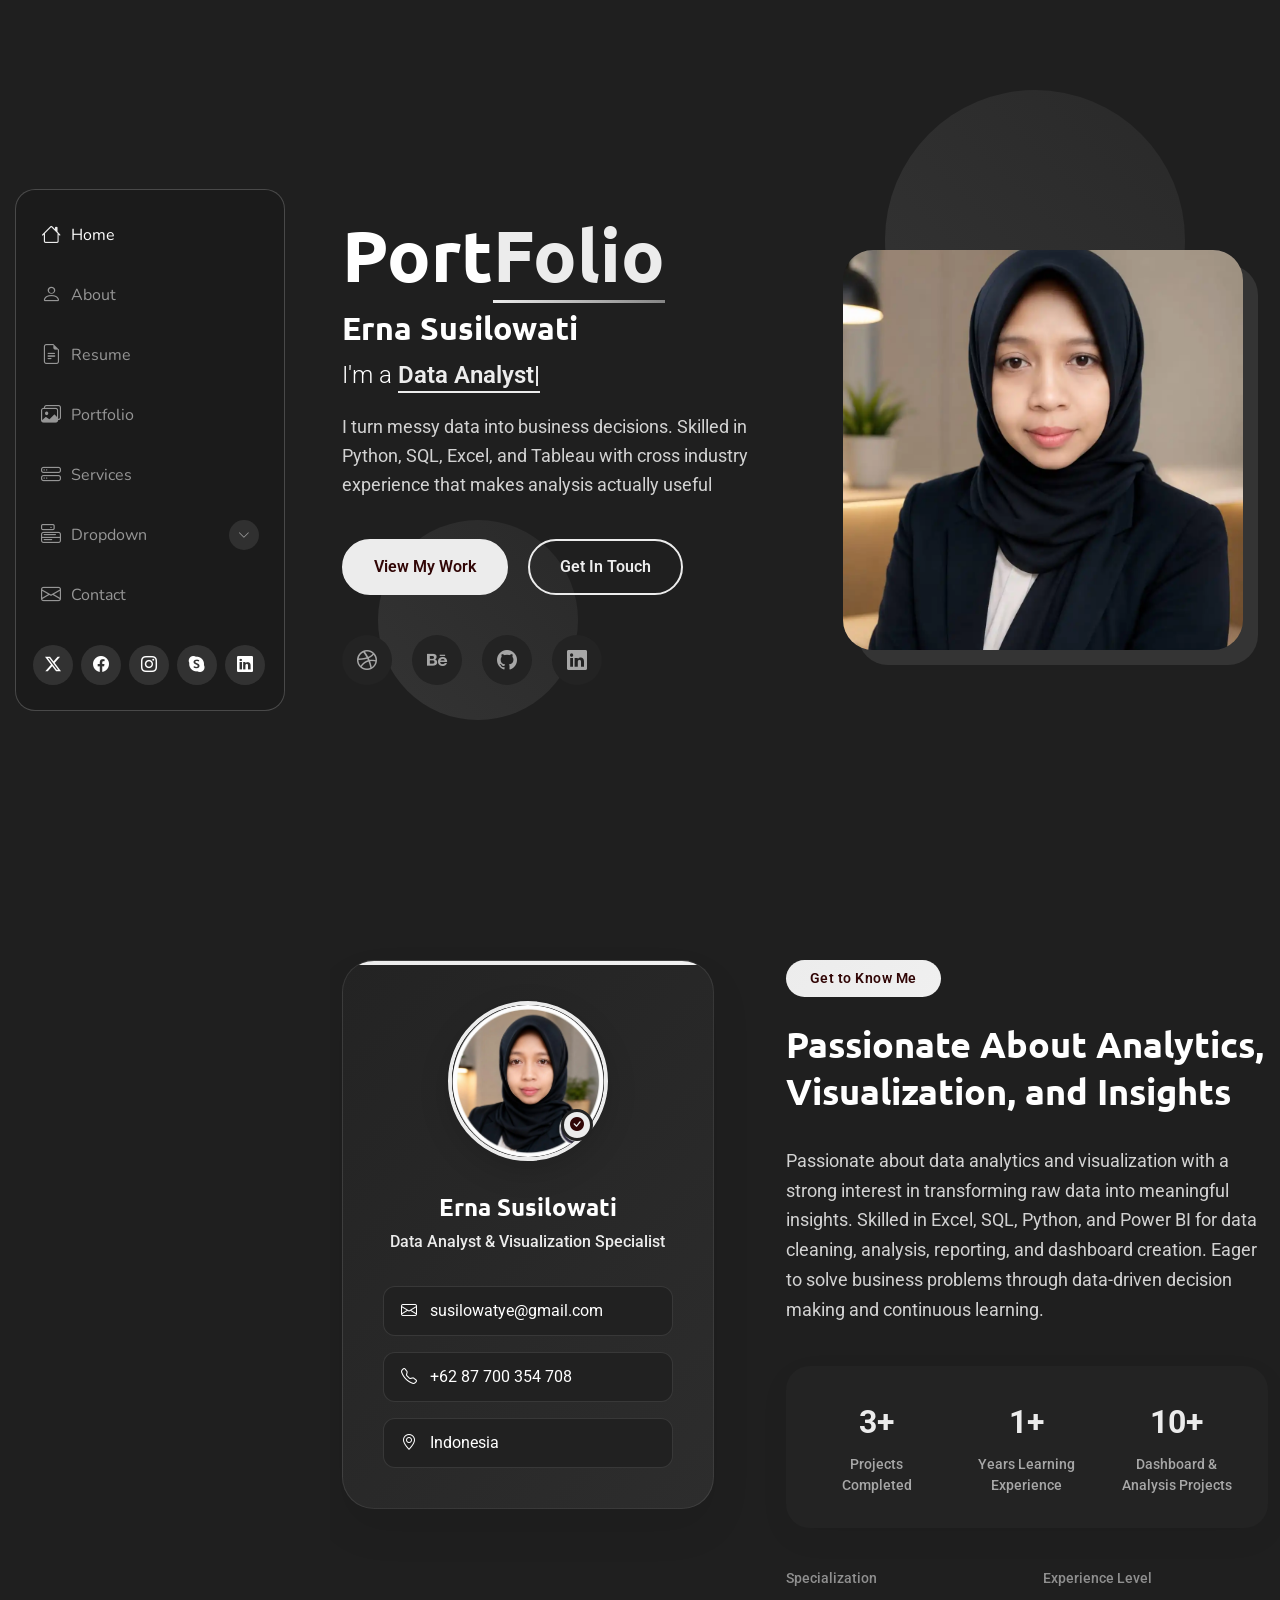
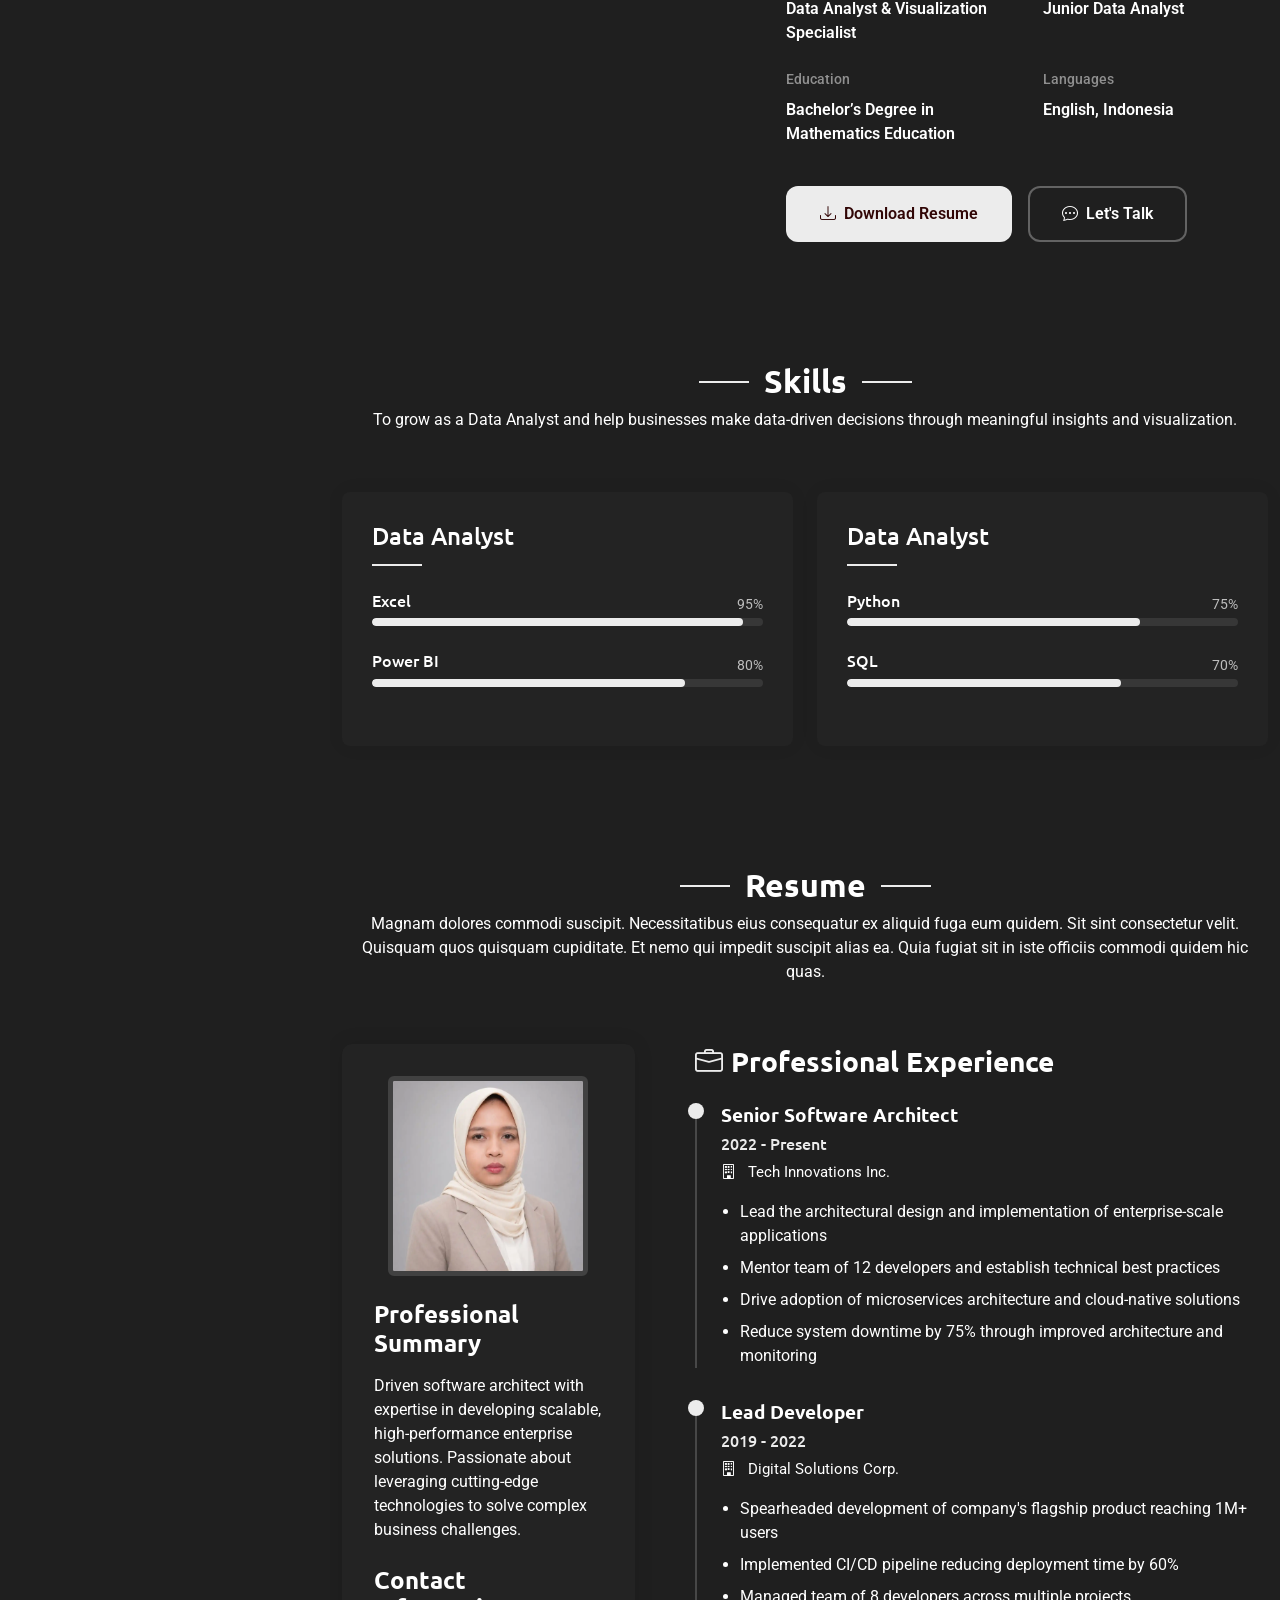
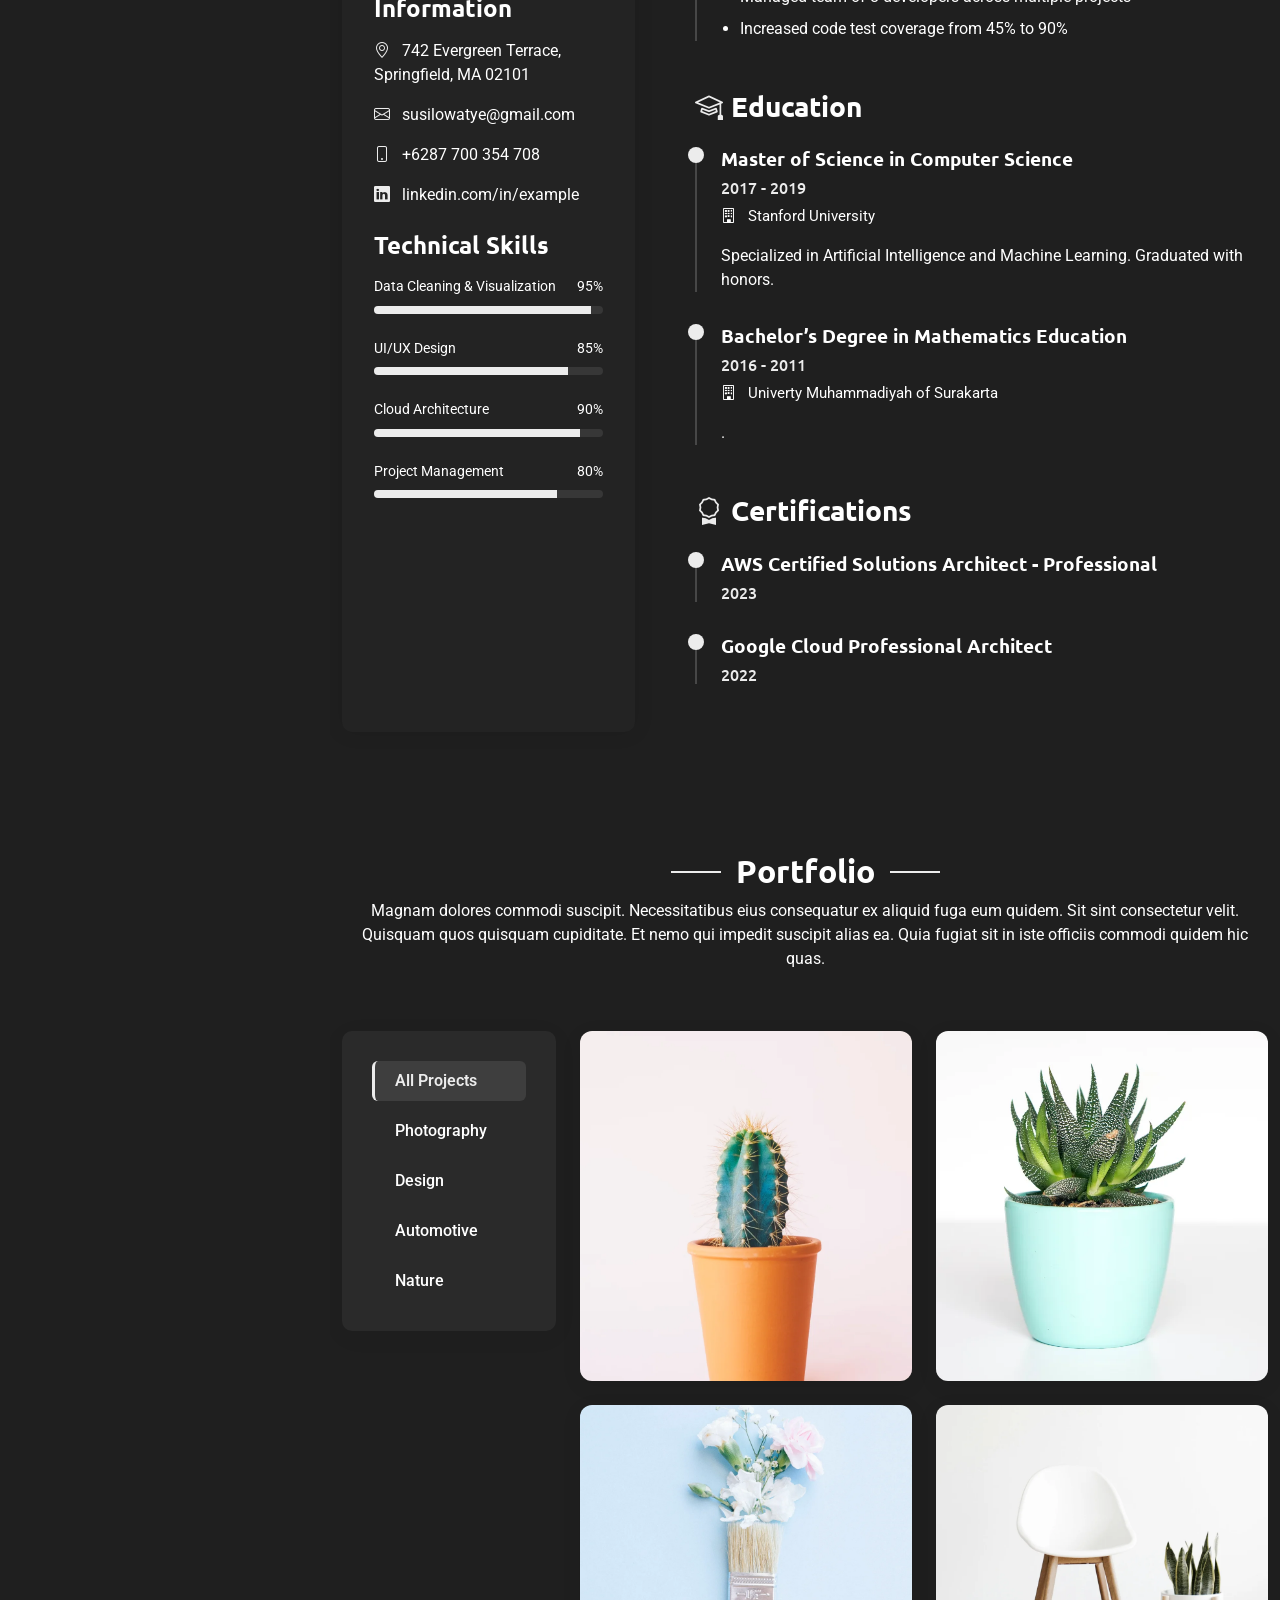
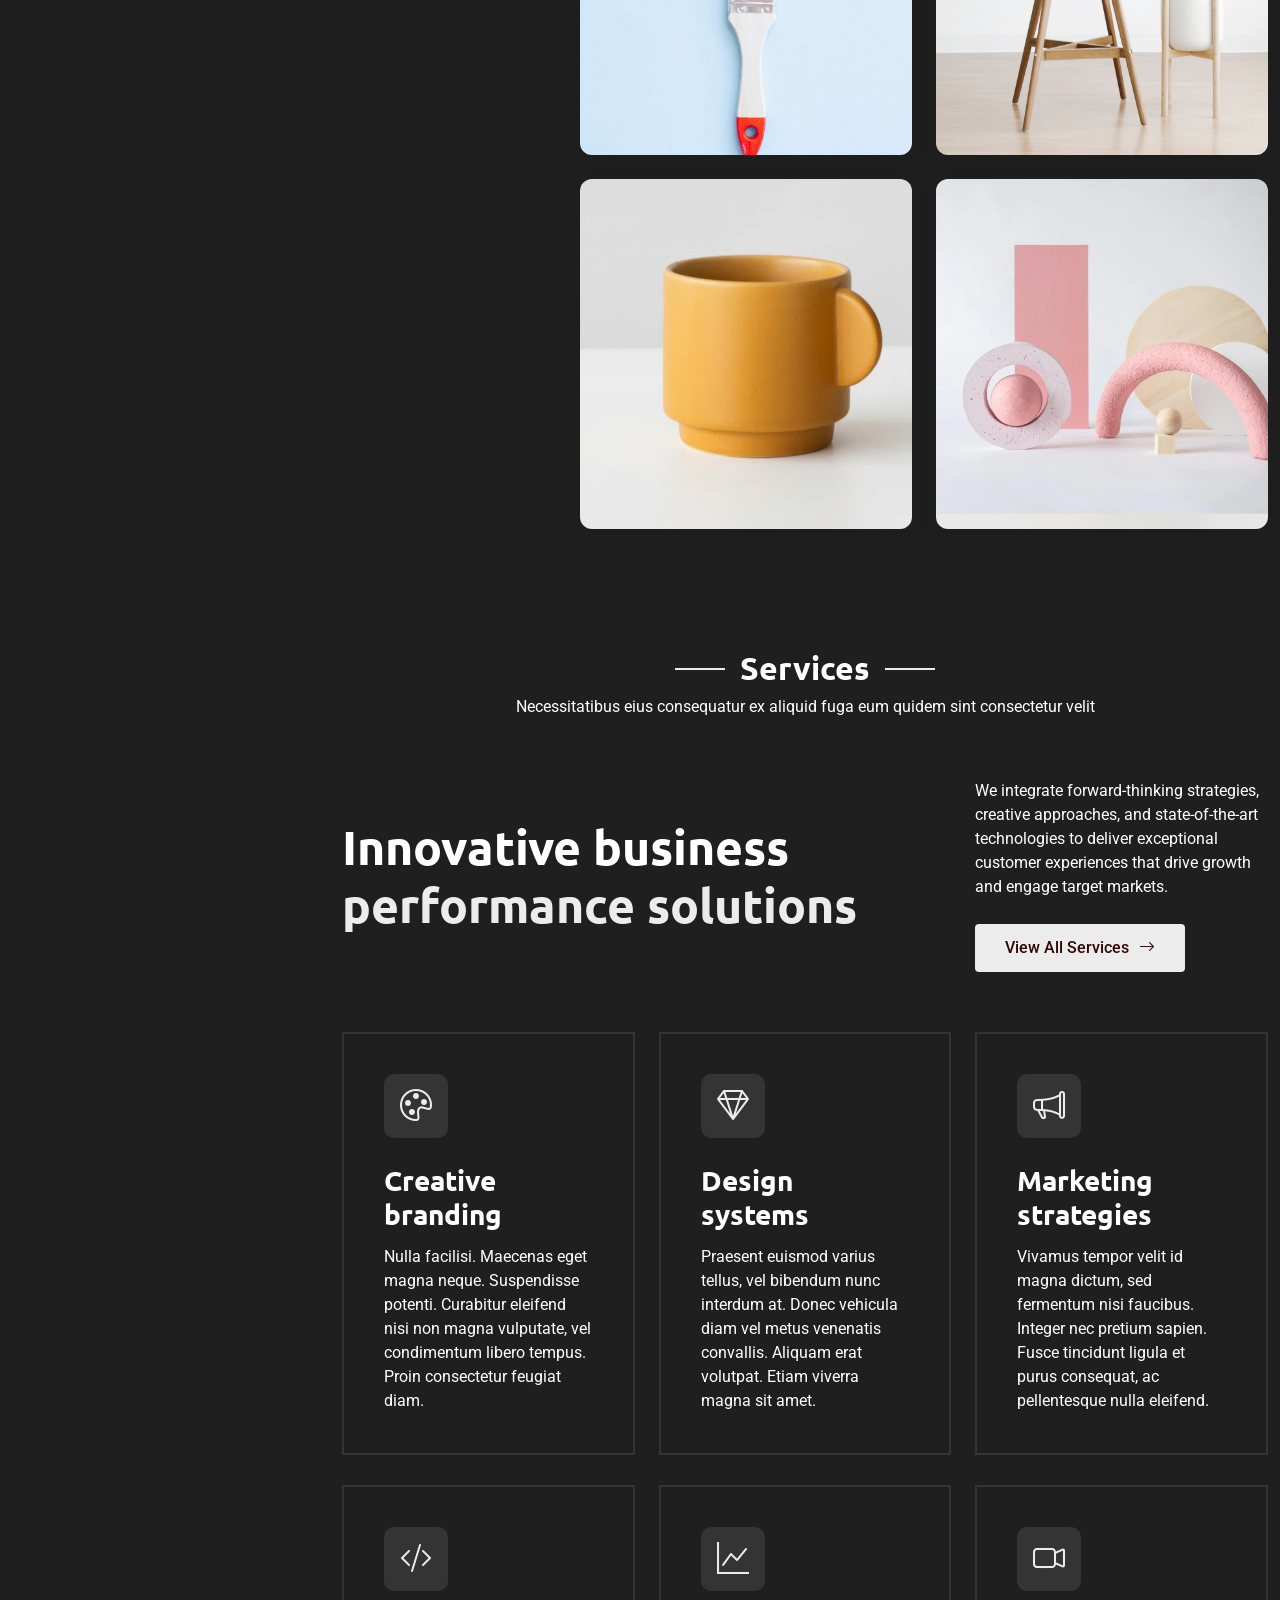
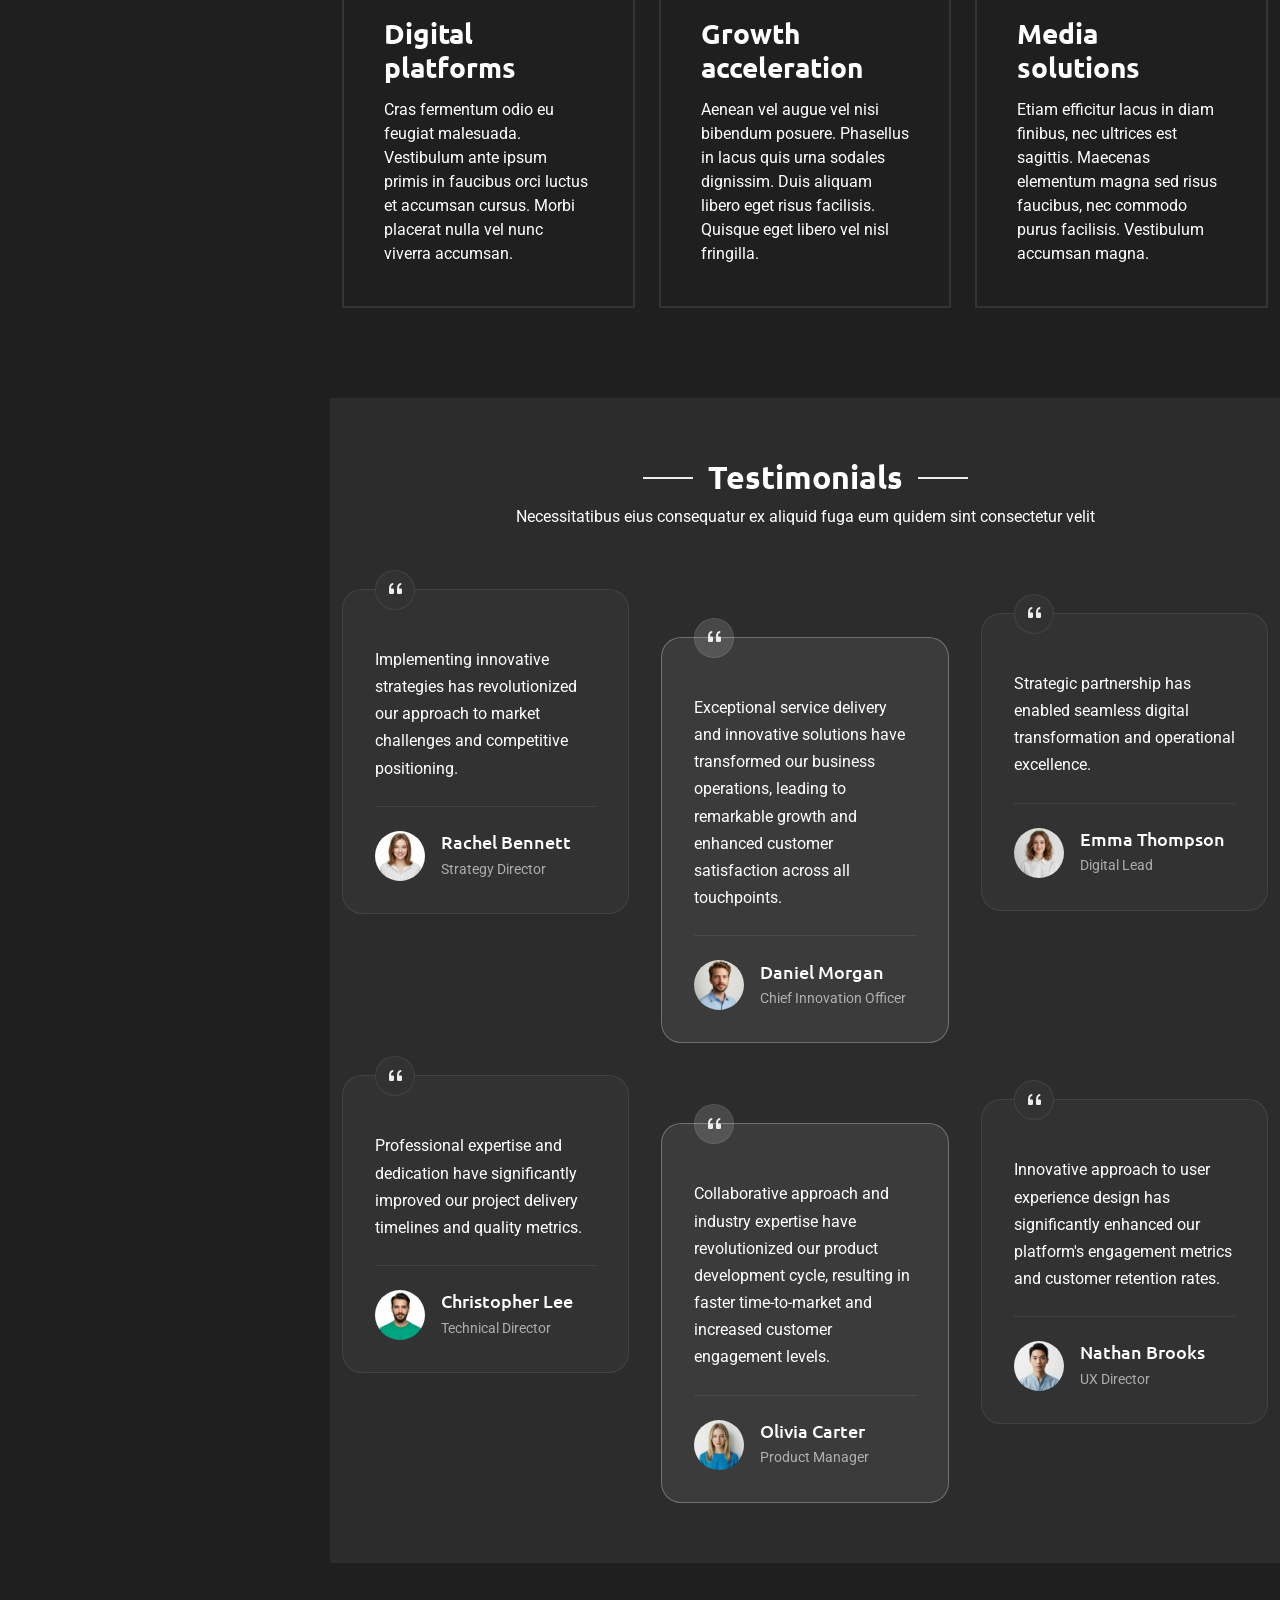
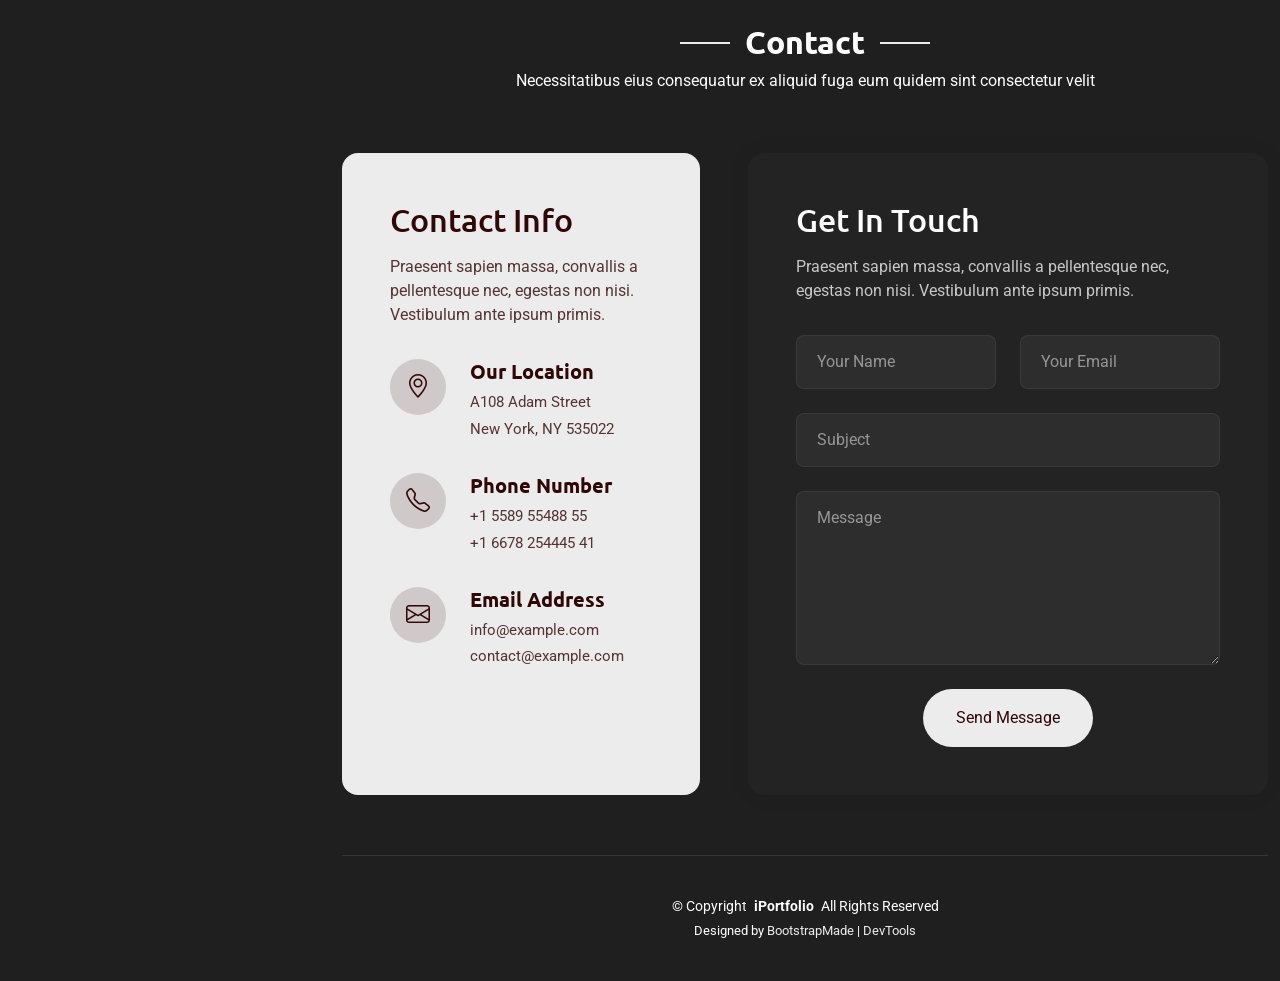
==== index.html @ 68bd39f7 "Initial commit" ====
<!DOCTYPE html>
<html lang="en">
  <head>
    <meta charset="utf-8" />
    <meta content="width=device-width, initial-scale=1.0" name="viewport" />
    <title>Index - SnapFolio Bootstrap Template</title>
    <meta name="description" content="" />
    <meta name="keywords" content="" />

    <!-- Favicons -->
    <link href="assets/img/favicon.png" rel="icon" />
    <link href="assets/img/apple-touch-icon.png" rel="apple-touch-icon" />

    <!-- Fonts -->
    <link href="https://fonts.googleapis.com" rel="preconnect" />
    <link href="https://fonts.gstatic.com" rel="preconnect" crossorigin />
    <link
      href="https://fonts.googleapis.com/css2?family=Roboto:ital,wght@0,100;0,300;0,400;0,500;0,700;0,900;1,100;1,300;1,400;1,500;1,700;1,900&family=Ubuntu:ital,wght@0,300;0,400;0,500;0,700;1,300;1,400;1,500;1,700&family=Nunito:ital,wght@0,200;0,300;0,400;0,500;0,600;0,700;0,800;0,900;1,200;1,300;1,400;1,500;1,600;1,700;1,800;1,900&display=swap"
      rel="stylesheet"
    />

    <!-- Vendor CSS Files -->
    <link
      href="assets/vendor/bootstrap/css/bootstrap.min.css"
      rel="stylesheet"
    />
    <link
      href="assets/vendor/bootstrap-icons/bootstrap-icons.css"
      rel="stylesheet"
    />
    <link href="assets/vendor/aos/aos.css" rel="stylesheet" />
    <link
      href="assets/vendor/glightbox/css/glightbox.min.css"
      rel="stylesheet"
    />
    <link href="assets/vendor/swiper/swiper-bundle.min.css" rel="stylesheet" />

    <!-- Main CSS File -->
    <link href="assets/css/main.css" rel="stylesheet" />

    <!-- =======================================================
  * Template Name: SnapFolio
  * Template URL: https://bootstrapmade.com/snapfolio-bootstrap-portfolio-template/
  * Updated: Jul 21 2025 with Bootstrap v5.3.7
  * Author: BootstrapMade.com
  * License: https://bootstrapmade.com/license/
  ======================================================== -->
  </head>

  <body class="index-page">
    <header
      id="header"
      class="header dark-background d-flex flex-column justify-content-center"
    >
      <i class="header-toggle d-xl-none bi bi-list"></i>

      <div class="header-container d-flex flex-column align-items-start">
        <nav id="navmenu" class="navmenu">
          <ul>
            <li>
              <a href="#hero" class="active"
                ><i class="bi bi-house navicon"></i>Home</a
              >
            </li>
            <li>
              <a href="#about"><i class="bi bi-person navicon"></i> About</a>
            </li>
            <li>
              <a href="#resume"
                ><i class="bi bi-file-earmark-text navicon"></i> Resume</a
              >
            </li>
            <li>
              <a href="#portfolio"
                ><i class="bi bi-images navicon"></i> Portfolio</a
              >
            </li>
            <li>
              <a href="#services"
                ><i class="bi bi-hdd-stack navicon"></i> Services</a
              >
            </li>
            <li class="dropdown">
              <a href="#"
                ><i class="bi bi-menu-button navicon"></i>
                <span>Dropdown</span>
                <i class="bi bi-chevron-down toggle-dropdown"></i
              ></a>
              <ul>
                <li><a href="#">Dropdown 1</a></li>
                <li class="dropdown">
                  <a href="#"
                    ><span>Deep Dropdown</span>
                    <i class="bi bi-chevron-down toggle-dropdown"></i
                  ></a>
                  <ul>
                    <li><a href="#">Deep Dropdown 1</a></li>
                    <li><a href="#">Deep Dropdown 2</a></li>
                    <li><a href="#">Deep Dropdown 3</a></li>
                    <li><a href="#">Deep Dropdown 4</a></li>
                    <li><a href="#">Deep Dropdown 5</a></li>
                  </ul>
                </li>
                <li><a href="#">Dropdown 2</a></li>
                <li><a href="#">Dropdown 3</a></li>
                <li><a href="#">Dropdown 4</a></li>
              </ul>
            </li>
            <li>
              <a href="#contact"
                ><i class="bi bi-envelope navicon"></i> Contact</a
              >
            </li>
          </ul>
        </nav>

        <div class="social-links text-center">
          <a href="#" class="twitter"><i class="bi bi-twitter-x"></i></a>
          <a href="#" class="facebook"><i class="bi bi-facebook"></i></a>
          <a href="#" class="instagram"><i class="bi bi-instagram"></i></a>
          <a href="#" class="google-plus"><i class="bi bi-skype"></i></a>
          <a href="#" class="linkedin"><i class="bi bi-linkedin"></i></a>
        </div>
      </div>
    </header>

    <main class="main">
      <!-- Hero Section -->
      <section id="hero" class="hero section">
        <div class="background-elements">
          <div class="bg-circle circle-1"></div>
          <div class="bg-circle circle-2"></div>
        </div>

        <div class="hero-content">
          <div class="container">
            <div class="row align-items-center">
              <div class="col-lg-6" data-aos="fade-right" data-aos-delay="100">
                <div class="hero-text">
                  <h1>Port<span class="accent-text">Folio</span></h1>
                  <h2>Erna Susilowati</h2>
                  <p class="lead">
                    I'm a
                    <span class="typed" data-typed-items="Data Analyst"></span>
                  </p>
                  <p class="description">
                    I turn messy data into business decisions. Skilled in
                    Python, SQL, Excel, and Tableau with cross industry
                    experience that makes analysis actually useful
                  </p>

                  <div class="hero-actions">
                    <a href="#portfolio" class="btn btn-primary"
                      >View My Work</a
                    >
                    <a href="#contact" class="btn btn-outline">Get In Touch</a>
                  </div>

                  <div class="social-links">
                    <a href="#"><i class="bi bi-dribbble"></i></a>
                    <a href="#"><i class="bi bi-behance"></i></a>
                    <a href="#"><i class="bi bi-github"></i></a>
                    <a href="#"><i class="bi bi-linkedin"></i></a>
                  </div>
                </div>
              </div>

              <div class="col-lg-6" data-aos="fade-left" data-aos-delay="200">
                <div class="hero-visual">
                  <div class="profile-container">
                    <div class="profile-background"></div>
                    <img
                      src="my picture 3.webp"
                      alt="Erna Susilowati"
                      class="profile-image"
                    />
                  </div>
                </div>
              </div>
            </div>
          </div>
        </div>
      </section>
      <!-- /Hero Section -->

      <!-- About Section -->
      <section id="about" class="about section">
        <div class="container" data-aos="fade-up" data-aos-delay="100">
          <div class="row">
            <div class="col-lg-5" data-aos="zoom-in" data-aos-delay="200">
              <div class="profile-card">
                <div class="profile-header">
                  <div class="profile-image">
                    <img
                      src="My picture2.webp"
                      alt="Profile Image"
                      class="img-fluid"
                    />
                  </div>
                  <div class="profile-badge">
                    <i class="bi bi-check-circle-fill"></i>
                  </div>
                </div>

                <div class="profile-content">
                  <h3>Erna Susilowati</h3>
                  <p class="profession">
                    Data Analyst &amp; Visualization Specialist
                  </p>

                  <div class="contact-links">
                    <a href="mailto:susilowatye@gmail.com" class="contact-item">
                      <i class="bi bi-envelope"></i>
                      susilowatye@gmail.com
                    </a>
                    <a href="tel:+6287700354708" class="contact-item">
                      <i class="bi bi-telephone"></i>
                      +62 87 700 354 708
                    </a>
                    <a href="#" class="contact-item">
                      <i class="bi bi-geo-alt"></i>
                      Indonesia
                    </a>
                  </div>
                </div>
              </div>
            </div>

            <div class="col-lg-7" data-aos="fade-left" data-aos-delay="300">
              <div class="about-content">
                <div class="section-header">
                  <span class="badge-text">Get to Know Me</span>
                  <h2>
                    Passionate About Analytics, Visualization, and Insights
                  </h2>
                </div>

                <div class="description">
                  <p>
                    Passionate about data analytics and visualization with a
                    strong interest in transforming raw data into meaningful
                    insights. Skilled in Excel, SQL, Python, and Power BI for
                    data cleaning, analysis, reporting, and dashboard creation.
                    Eager to solve business problems through data-driven
                    decision making and continuous learning.
                  </p>
                </div>

                <div class="stats-grid">
                  <div class="stat-item">
                    <div class="stat-number">3+</div>
                    <div class="stat-label">Projects Completed</div>
                  </div>
                  <div class="stat-item">
                    <div class="stat-number">1+</div>
                    <div class="stat-label">Years Learning Experience</div>
                  </div>
                  <div class="stat-item">
                    <div class="stat-number">10+</div>
                    <div class="stat-label">Dashboard & Analysis Projects</div>
                  </div>
                </div>

                <div class="details-grid">
                  <div class="detail-row">
                    <div class="detail-item">
                      <span class="detail-label">Specialization</span>
                      <span class="detail-value"
                        >Data Analyst &amp; Visualization Specialist</span
                      >
                    </div>
                    <div class="detail-item">
                      <span class="detail-label">Experience Level</span>
                      <span class="detail-value">Junior Data Analyst</span>
                    </div>
                  </div>
                  <div class="detail-row">
                    <div class="detail-item">
                      <span class="detail-label">Education</span>
                      <span class="detail-value">Bachelor’s Degree in Mathematics Education</span>
                    </div>
                    <div class="detail-item">
                      <span class="detail-label">Languages</span>
                      <span class="detail-value">English, Indonesia</span>
                    </div>
                  </div>
                </div>

                <div class="cta-section">
                  <a href="#" class="btn btn-primary">
                    <i class="bi bi-download"></i>
                    Download Resume
                  </a>
                  <a href="#" class="btn btn-outline">
                    <i class="bi bi-chat-dots"></i>
                    Let's Talk
                  </a>
                </div>
              </div>
            </div>
          </div>
        </div>
      </section>
      <!-- /About Section -->

              </div>
            </div>
          </div>
        </div>
      </section>
      <!-- /Stats Section -->

      <!-- Skills Section -->
      <section id="skills" class="skills section">
        <!-- Section Title -->
        <div class="container section-title" data-aos="fade-up">
          <h2>Skills</h2>
          <p>
            To grow as a Data Analyst and help businesses make data-driven 
            decisions through meaningful insights and visualization.
          </p>
        </div>
        <!-- End Section Title -->

        <div class="container" data-aos="fade-up" data-aos-delay="100">

          <div class="row">
            <div class="col-lg-6">
              <div class="skills-category" data-aos="fade-up" data-aos-delay="200">
                <h3>Data Analyst</h3>
                <div class="skills-animation">
                  <div class="skill-item">
                    <div class="d-flex justify-content-between align-items-center">
                      <h4>Excel</h4>
                      <span class="skill-percentage">95%</span>
                    </div>
                    <div class="progress">
                      <div class="progress-bar" role="progressbar" aria-valuenow="95" aria-valuemin="0" aria-valuemax="100"></div>
                    </div>
                  </div>
  
                  <div class="skill-item">
                    <div class="d-flex justify-content-between align-items-center">
                      <h4>Power BI</h4>
                      <span class="skill-percentage">80%</span>
                    </div>
                    <div class="progress">
                      <div class="progress-bar" role="progressbar" aria-valuenow="80" aria-valuemin="0" aria-valuemax="100"></div>
                    </div>
                  </div>
                </div>
              </div><!-- End Frontend Skills -->
            </div>
  
            <div class="col-lg-6">
              <div class="skills-category" data-aos="fade-up" data-aos-delay="300">


                <h3>Data Analyst</h3>
                <div class="skills-animation">
                  <div class="skill-item">
                    <div class="d-flex justify-content-between align-items-center">
                      <h4>Python</h4>
                      <span class="skill-percentage">75%</span>
                    </div>
                    <div class="progress">
                      <div class="progress-bar" role="progressbar" aria-valuenow="75" aria-valuemin="0" aria-valuemax="100"></div>
                    </div>
                  </div>
  
                  <div class="skill-item">
                    <div class="d-flex justify-content-between align-items-center">
                      <h4>SQL</h4>
                      <span class="skill-percentage">70%</span>
                    </div>
                    <div class="progress">
                      <div class="progress-bar" role="progressbar" aria-valuenow="70" aria-valuemin="0" aria-valuemax="100"></div>
                    </div>
                    <div class="skill-tooltip">Database design, optimization, and complex queries</div>
                  </div>
                </div>
              </div><!-- End Backend Skills -->
            </div>
          </div>
  
        </div>
  
      </section><!-- /Skills Section -->
  
      <!-- Resume Section -->
      <section id="resume" class="resume section">
        <!-- Section Title -->
        <div class="container section-title" data-aos="fade-up">
          <h2>Resume</h2>
          <p>
            Magnam dolores commodi suscipit. Necessitatibus eius consequatur ex
            aliquid fuga eum quidem. Sit sint consectetur velit. Quisquam quos
            quisquam cupiditate. Et nemo qui impedit suscipit alias ea. Quia
            fugiat sit in iste officiis commodi quidem hic quas.
          </p>
        </div>
        <!-- End Section Title -->

        <div class="container" data-aos="fade-up" data-aos-delay="100">
          <div class="row gy-4">
            <!-- Left column with summary and contact -->
            <div class="col-lg-4">
              <div
                class="resume-side"
                data-aos="fade-right"
                data-aos-delay="100"
              >
                <div class="profile-img mb-4">
                  <img
                    src="my picture.webp"
                    alt="Profile"
                    class="img-fluid rounded"
                  />
                </div>

                <h3>Professional Summary</h3>
                <p>
                  Driven software architect with expertise in developing
                  scalable, high-performance enterprise solutions. Passionate
                  about leveraging cutting-edge technologies to solve complex
                  business challenges.
                </p>

                <h3 class="mt-4">Contact Information</h3>
                <ul class="contact-info list-unstyled">
                  <li>
                    <i class="bi bi-geo-alt"></i> 742 Evergreen Terrace,
                    Springfield, MA 02101
                  </li>
                  <li><i class="bi bi-envelope"></i> susilowatye@gmail.com</li>
                  <li><i class="bi bi-phone"></i> +6287 700 354 708</li>
                  <li>
                    <i class="bi bi-linkedin"></i> linkedin.com/in/example
                  </li>
                </ul>

                <div class="skills-animation mt-4">
                  <h3>Technical Skills</h3>
                  <div class="skill-item">
                    <div class="d-flex justify-content-between">
                      <span>Data Cleaning & Visualization</span>
                      <span>95%</span>
                    </div>
                    <div class="progress">
                      <div
                        class="progress-bar"
                        role="progressbar"
                        aria-valuenow="95"
                        aria-valuemin="0"
                        aria-valuemax="100"
                      ></div>
                    </div>
                  </div>

                  <div class="skill-item">
                    <div class="d-flex justify-content-between">
                      <span>UI/UX Design</span>
                      <span>85%</span>
                    </div>
                    <div class="progress">
                      <div
                        class="progress-bar"
                        role="progressbar"
                        aria-valuenow="85"
                        aria-valuemin="0"
                        aria-valuemax="100"
                      ></div>
                    </div>
                  </div>

                  <div class="skill-item">
                    <div class="d-flex justify-content-between">
                      <span>Cloud Architecture</span>
                      <span>90%</span>
                    </div>
                    <div class="progress">
                      <div
                        class="progress-bar"
                        role="progressbar"
                        aria-valuenow="90"
                        aria-valuemin="0"
                        aria-valuemax="100"
                      ></div>
                    </div>
                  </div>

                  <div class="skill-item">
                    <div class="d-flex justify-content-between">
                      <span>Project Management</span>
                      <span>80%</span>
                    </div>
                    <div class="progress">
                      <div
                        class="progress-bar"
                        role="progressbar"
                        aria-valuenow="80"
                        aria-valuemin="0"
                        aria-valuemax="100"
                      ></div>
                    </div>
                  </div>
                </div>
              </div>
            </div>

            <!-- Right column with experience and education -->
            <div class="col-lg-8 ps-4 ps-lg-5">
              <!-- Experience Section -->
              <div class="resume-section" data-aos="fade-up">
                <h3>
                  <i class="bi bi-briefcase me-2"></i>Professional Experience
                </h3>

                <div class="resume-item">
                  <h4>Senior Software Architect</h4>
                  <h5>2022 - Present</h5>
                  <p class="company">
                    <i class="bi bi-building"></i> Tech Innovations Inc.
                  </p>
                  <ul>
                    <li>
                      Lead the architectural design and implementation of
                      enterprise-scale applications
                    </li>
                    <li>
                      Mentor team of 12 developers and establish technical best
                      practices
                    </li>
                    <li>
                      Drive adoption of microservices architecture and
                      cloud-native solutions
                    </li>
                    <li>
                      Reduce system downtime by 75% through improved
                      architecture and monitoring
                    </li>
                  </ul>
                </div>

                <div class="resume-item">
                  <h4>Lead Developer</h4>
                  <h5>2019 - 2022</h5>
                  <p class="company">
                    <i class="bi bi-building"></i> Digital Solutions Corp.
                  </p>
                  <ul>
                    <li>
                      Spearheaded development of company's flagship product
                      reaching 1M+ users
                    </li>
                    <li>
                      Implemented CI/CD pipeline reducing deployment time by 60%
                    </li>
                    <li>
                      Managed team of 8 developers across multiple projects
                    </li>
                    <li>Increased code test coverage from 45% to 90%</li>
                  </ul>
                </div>
              </div>

              <!-- Education Section -->
              <div
                class="resume-section"
                data-aos="fade-up"
                data-aos-delay="100"
              >
                <h3><i class="bi bi-mortarboard me-2"></i>Education</h3>

                <div class="resume-item">
                  <h4>Master of Science in Computer Science</h4>
                  <h5>2017 - 2019</h5>
                  <p class="company">
                    <i class="bi bi-building"></i> Stanford University
                  </p>
                  <p>
                    Specialized in Artificial Intelligence and Machine Learning.
                    Graduated with honors.
                  </p>
                </div>

                <div class="resume-item">
                  <h4>Bachelor’s Degree in Mathematics Education</h4>
                  <h5>2016 - 2011</h5>
                  <p class="company"><i class="bi bi-building"></i> Univerty Muhammadiyah of Surakarta</p>
                  <p>
                    .
                  </p>
                </div>
              </div>

              <!-- Certifications Section -->
              <div
                class="resume-section"
                data-aos="fade-up"
                data-aos-delay="200"
              >
                <h3><i class="bi bi-award me-2"></i>Certifications</h3>

                <div class="resume-item">
                  <h4>AWS Certified Solutions Architect - Professional</h4>
                  <h5>2023</h5>
                </div>

                <div class="resume-item">
                  <h4>Google Cloud Professional Architect</h4>
                  <h5>2022</h5>
                </div>
              </div>
            </div>
          </div>
        </div>
      </section>
      <!-- /Resume Section -->

      <!-- Portfolio Section -->
      <section id="portfolio" class="portfolio section">
        <!-- Section Title -->
        <div class="container section-title" data-aos="fade-up">
          <h2>Portfolio</h2>
          <p>
            Magnam dolores commodi suscipit. Necessitatibus eius consequatur ex
            aliquid fuga eum quidem. Sit sint consectetur velit. Quisquam quos
            quisquam cupiditate. Et nemo qui impedit suscipit alias ea. Quia
            fugiat sit in iste officiis commodi quidem hic quas.
          </p>
        </div>
        <!-- End Section Title -->

        <div class="container" data-aos="fade-up" data-aos-delay="100">
          <div
            class="isotope-layout"
            data-default-filter="*"
            data-layout="masonry"
            data-sort="original-order"
          >
            <div class="row">
              <div class="col-lg-3 filter-sidebar">
                <div
                  class="filters-wrapper"
                  data-aos="fade-right"
                  data-aos-delay="150"
                >
                  <ul class="portfolio-filters isotope-filters">
                    <li data-filter="*" class="filter-active">All Projects</li>
                    <li data-filter=".filter-photography">Photography</li>
                    <li data-filter=".filter-design">Design</li>
                    <li data-filter=".filter-automotive">Automotive</li>
                    <li data-filter=".filter-nature">Nature</li>
                  </ul>
                </div>
              </div>

              <div class="col-lg-9">
                <div
                  class="row gy-4 portfolio-container isotope-container"
                  data-aos="fade-up"
                  data-aos-delay="200"
                >
                  <div
                    class="col-lg-6 col-md-6 portfolio-item isotope-item filter-photography"
                  >
                    <div class="portfolio-wrap">
                      <img
                        src="assets/img/portfolio/portfolio-portrait-1.webp"
                        class="img-fluid"
                        alt="Portfolio Image"
                        loading="lazy"
                      />
                      <div class="portfolio-info">
                        <div class="content">
                          <span class="category">Photography</span>
                          <h4>Capturing Moments</h4>
                          <div class="portfolio-links">
                            <a
                              href="Dashboard Project 1 Excel.webp"
                              class="glightbox"
                              title="Capturing Moments"
                              ><i class="bi bi-plus-lg"></i
                            ></a>
                            <a
                              href="portfolio-details.html"
                              title="More Details"
                              ><i class="bi bi-arrow-right"></i
                            ></a>
                          </div>
                        </div>
                      </div>
                    </div>
                  </div>
                  <!-- End Portfolio Item -->

                  <div
                    class="col-lg-6 col-md-6 portfolio-item isotope-item filter-design"
                  >
                    <div class="portfolio-wrap">
                      <img
                        src="assets/img/portfolio/portfolio-2.webp"
                        class="img-fluid"
                        alt="Portfolio Image"
                        loading="lazy"
                      />
                      <div class="portfolio-info">
                        <div class="content">
                          <span class="category">Web Design</span>
                          <h4>Woodcraft Design</h4>
                          <div class="portfolio-links">
                            <a
                              href="assets/img/portfolio/portfolio-2.webp"
                              class="glightbox"
                              title="Woodcraft Design"
                              ><i class="bi bi-plus-lg"></i
                            ></a>
                            <a
                              href="portfolio-details.html"
                              title="More Details"
                              ><i class="bi bi-arrow-right"></i
                            ></a>
                          </div>
                        </div>
                      </div>
                    </div>
                  </div>
                  <!-- End Portfolio Item -->

                  <div
                    class="col-lg-6 col-md-6 portfolio-item isotope-item filter-automotive"
                  >
                    <div class="portfolio-wrap">
                      <img
                        src="assets/img/portfolio/portfolio-portrait-2.webp"
                        class="img-fluid"
                        alt="Portfolio Image"
                        loading="lazy"
                      />
                      <div class="portfolio-info">
                        <div class="content">
                          <span class="category">Automotive</span>
                          <h4>Classic Beauty</h4>
                          <div class="portfolio-links">
                            <a
                              href="assets/img/portfolio/portfolio-portrait-2.webp"
                              class="glightbox"
                              title="Classic Beauty"
                              ><i class="bi bi-plus-lg"></i
                            ></a>
                            <a
                              href="portfolio-details.html"
                              title="More Details"
                              ><i class="bi bi-arrow-right"></i
                            ></a>
                          </div>
                        </div>
                      </div>
                    </div>
                  </div>
                  <!-- End Portfolio Item -->

                  <div
                    class="col-lg-6 col-md-6 portfolio-item isotope-item filter-nature"
                  >
                    <div class="portfolio-wrap">
                      <img
                        src="assets/img/portfolio/portfolio-portrait-4.webp"
                        class="img-fluid"
                        alt="Portfolio Image"
                        loading="lazy"
                      />
                      <div class="portfolio-info">
                        <div class="content">
                          <span class="category">Nature</span>
                          <h4>Natural Growth</h4>
                          <div class="portfolio-links">
                            <a
                              href="assets/img/portfolio/portfolio-portrait-4.webp"
                              class="glightbox"
                              title="Natural Growth"
                              ><i class="bi bi-plus-lg"></i
                            ></a>
                            <a
                              href="portfolio-details.html"
                              title="More Details"
                              ><i class="bi bi-arrow-right"></i
                            ></a>
                          </div>
                        </div>
                      </div>
                    </div>
                  </div>
                  <!-- End Portfolio Item -->

                  <div
                    class="col-lg-6 col-md-6 portfolio-item isotope-item filter-photography"
                  >
                    <div class="portfolio-wrap">
                      <img
                        src="assets/img/portfolio/portfolio-5.webp"
                        class="img-fluid"
                        alt="Portfolio Image"
                        loading="lazy"
                      />
                      <div class="portfolio-info">
                        <div class="content">
                          <span class="category">Photography</span>
                          <h4>Urban Stories</h4>
                          <div class="portfolio-links">
                            <a
                              href="assets/img/portfolio/portfolio-5.webp"
                              class="glightbox"
                              title="Urban Stories"
                              ><i class="bi bi-plus-lg"></i
                            ></a>
                            <a
                              href="portfolio-details.html"
                              title="More Details"
                              ><i class="bi bi-arrow-right"></i
                            ></a>
                          </div>
                        </div>
                      </div>
                    </div>
                  </div>
                  <!-- End Portfolio Item -->

                  <div
                    class="col-lg-6 col-md-6 portfolio-item isotope-item filter-design"
                  >
                    <div class="portfolio-wrap">
                      <img
                        src="assets/img/portfolio/portfolio-6.webp"
                        class="img-fluid"
                        alt="Portfolio Image"
                        loading="lazy"
                      />
                      <div class="portfolio-info">
                        <div class="content">
                          <span class="category">Web Design</span>
                          <h4>Digital Experience</h4>
                          <div class="portfolio-links">
                            <a
                              href="assets/img/portfolio/portfolio-6.webp"
                              class="glightbox"
                              title="Digital Experience"
                              ><i class="bi bi-plus-lg"></i
                            ></a>
                            <a
                              href="portfolio-details.html"
                              title="More Details"
                              ><i class="bi bi-arrow-right"></i
                            ></a>
                          </div>
                        </div>
                      </div>
                    </div>
                  </div>
                  <!-- End Portfolio Item -->
                </div>
                <!-- End Portfolio Container -->
              </div>
            </div>
          </div>
        </div>
      </section>
      <!-- /Portfolio Section -->

      <!-- Services Section -->
      <section id="services" class="services section">
        <!-- Section Title -->
        <div class="container section-title" data-aos="fade-up">
          <h2>Services</h2>
          <p>
            Necessitatibus eius consequatur ex aliquid fuga eum quidem sint
            consectetur velit
          </p>
        </div>
        <!-- End Section Title -->

        <div class="container" data-aos="fade-up" data-aos-delay="100">
          <div class="service-header">
            <div class="row align-items-center">
              <div class="col-lg-8 col-md-12">
                <div class="service-intro">
                  <h2 class="service-heading">
                    <div>Innovative business</div>
                    <div><span>performance solutions</span></div>
                  </h2>
                </div>
              </div>
              <div class="col-lg-4 col-md-12">
                <div class="service-summary">
                  <p>
                    We integrate forward-thinking strategies, creative
                    approaches, and state-of-the-art technologies to deliver
                    exceptional customer experiences that drive growth and
                    engage target markets.
                  </p>
                  <a href="services.html" class="service-btn">
                    View All Services
                    <i class="bi bi-arrow-right"></i>
                  </a>
                </div>
              </div>
            </div>
          </div>

          <div class="row justify-content-center">
            <div
              class="col-lg-4 col-md-6"
              data-aos="fade-up"
              data-aos-delay="100"
            >
              <div class="service-card position-relative z-1">
                <div class="service-icon">
                  <i class="bi bi-palette"></i>
                </div>
                <a
                  href="service-details.html"
                  class="card-action d-flex align-items-center justify-content-center rounded-circle"
                >
                  <i class="bi bi-arrow-up-right"></i>
                </a>
                <h3>
                  <a href="service-details.html">
                    Creative <span>branding</span>
                  </a>
                </h3>
                <p>
                  Nulla facilisi. Maecenas eget magna neque. Suspendisse
                  potenti. Curabitur eleifend nisi non magna vulputate, vel
                  condimentum libero tempus. Proin consectetur feugiat diam.
                </p>
              </div>
            </div>
            <div
              class="col-lg-4 col-md-6"
              data-aos="fade-up"
              data-aos-delay="200"
            >
              <div class="service-card position-relative z-1">
                <div class="service-icon">
                  <i class="bi bi-gem"></i>
                </div>
                <a
                  href="service-details.html"
                  class="card-action d-flex align-items-center justify-content-center rounded-circle"
                >
                  <i class="bi bi-arrow-up-right"></i>
                </a>
                <h3>
                  <a href="service-details.html">
                    Design <span>systems</span>
                  </a>
                </h3>
                <p>
                  Praesent euismod varius tellus, vel bibendum nunc interdum at.
                  Donec vehicula diam vel metus venenatis convallis. Aliquam
                  erat volutpat. Etiam viverra magna sit amet.
                </p>
              </div>
            </div>
            <div
              class="col-lg-4 col-md-6"
              data-aos="fade-up"
              data-aos-delay="300"
            >
              <div class="service-card position-relative z-1">
                <div class="service-icon">
                  <i class="bi bi-megaphone"></i>
                </div>
                <a
                  href="service-details.html"
                  class="card-action d-flex align-items-center justify-content-center rounded-circle"
                >
                  <i class="bi bi-arrow-up-right"></i>
                </a>
                <h3>
                  <a href="service-details.html">
                    Marketing <span>strategies</span>
                  </a>
                </h3>
                <p>
                  Vivamus tempor velit id magna dictum, sed fermentum nisi
                  faucibus. Integer nec pretium sapien. Fusce tincidunt ligula
                  et purus consequat, ac pellentesque nulla eleifend.
                </p>
              </div>
            </div>
            <div
              class="col-lg-4 col-md-6"
              data-aos="fade-up"
              data-aos-delay="100"
            >
              <div class="service-card position-relative z-1">
                <div class="service-icon">
                  <i class="bi bi-code-slash"></i>
                </div>
                <a
                  href="service-details.html"
                  class="card-action d-flex align-items-center justify-content-center rounded-circle"
                >
                  <i class="bi bi-arrow-up-right"></i>
                </a>
                <h3>
                  <a href="service-details.html">
                    Digital <span>platforms</span>
                  </a>
                </h3>
                <p>
                  Cras fermentum odio eu feugiat malesuada. Vestibulum ante
                  ipsum primis in faucibus orci luctus et accumsan cursus. Morbi
                  placerat nulla vel nunc viverra accumsan.
                </p>
              </div>
            </div>
            <div
              class="col-lg-4 col-md-6"
              data-aos="fade-up"
              data-aos-delay="200"
            >
              <div class="service-card position-relative z-1">
                <div class="service-icon">
                  <i class="bi bi-graph-up"></i>
                </div>
                <a
                  href="service-details.html"
                  class="card-action d-flex align-items-center justify-content-center rounded-circle"
                >
                  <i class="bi bi-arrow-up-right"></i>
                </a>
                <h3>
                  <a href="service-details.html">
                    Growth <span>acceleration</span>
                  </a>
                </h3>
                <p>
                  Aenean vel augue vel nisi bibendum posuere. Phasellus in lacus
                  quis urna sodales dignissim. Duis aliquam libero eget risus
                  facilisis. Quisque eget libero vel nisl fringilla.
                </p>
              </div>
            </div>
            <div
              class="col-lg-4 col-md-6"
              data-aos="fade-up"
              data-aos-delay="300"
            >
              <div class="service-card position-relative z-1">
                <div class="service-icon">
                  <i class="bi bi-camera-video"></i>
                </div>
                <a
                  href="service-details.html"
                  class="card-action d-flex align-items-center justify-content-center rounded-circle"
                >
                  <i class="bi bi-arrow-up-right"></i>
                </a>
                <h3>
                  <a href="service-details.html">
                    Media <span>solutions</span>
                  </a>
                </h3>
                <p>
                  Etiam efficitur lacus in diam finibus, nec ultrices est
                  sagittis. Maecenas elementum magna sed risus faucibus, nec
                  commodo purus facilisis. Vestibulum accumsan magna.
                </p>
              </div>
            </div>
          </div>
        </div>
      </section>
      <!-- /Services Section -->

      <!-- Testimonials Section -->
      <section id="testimonials" class="testimonials section light-background">
        <!-- Section Title -->
        <div class="container section-title" data-aos="fade-up">
          <h2>Testimonials</h2>
          <p>
            Necessitatibus eius consequatur ex aliquid fuga eum quidem sint
            consectetur velit
          </p>
        </div>
        <!-- End Section Title -->

        <div class="container">
          <div class="testimonial-masonry">
            <div class="testimonial-item" data-aos="fade-up">
              <div class="testimonial-content">
                <div class="quote-pattern">
                  <i class="bi bi-quote"></i>
                </div>
                <p>
                  Implementing innovative strategies has revolutionized our
                  approach to market challenges and competitive positioning.
                </p>
                <div class="client-info">
                  <div class="client-image">
                    <img src="assets/img/person/person-f-7.webp" alt="Client" />
                  </div>
                  <div class="client-details">
                    <h3>Rachel Bennett</h3>
                    <span class="position">Strategy Director</span>
                  </div>
                </div>
              </div>
            </div>

            <div
              class="testimonial-item highlight"
              data-aos="fade-up"
              data-aos-delay="100"
            >
              <div class="testimonial-content">
                <div class="quote-pattern">
                  <i class="bi bi-quote"></i>
                </div>
                <p>
                  Exceptional service delivery and innovative solutions have
                  transformed our business operations, leading to remarkable
                  growth and enhanced customer satisfaction across all
                  touchpoints.
                </p>
                <div class="client-info">
                  <div class="client-image">
                    <img src="assets/img/person/person-m-7.webp" alt="Client" />
                  </div>
                  <div class="client-details">
                    <h3>Daniel Morgan</h3>
                    <span class="position">Chief Innovation Officer</span>
                  </div>
                </div>
              </div>
            </div>

            <div
              class="testimonial-item"
              data-aos="fade-up"
              data-aos-delay="200"
            >
              <div class="testimonial-content">
                <div class="quote-pattern">
                  <i class="bi bi-quote"></i>
                </div>
                <p>
                  Strategic partnership has enabled seamless digital
                  transformation and operational excellence.
                </p>
                <div class="client-info">
                  <div class="client-image">
                    <img src="assets/img/person/person-f-8.webp" alt="Client" />
                  </div>
                  <div class="client-details">
                    <h3>Emma Thompson</h3>
                    <span class="position">Digital Lead</span>
                  </div>
                </div>
              </div>
            </div>

            <div
              class="testimonial-item"
              data-aos="fade-up"
              data-aos-delay="300"
            >
              <div class="testimonial-content">
                <div class="quote-pattern">
                  <i class="bi bi-quote"></i>
                </div>
                <p>
                  Professional expertise and dedication have significantly
                  improved our project delivery timelines and quality metrics.
                </p>
                <div class="client-info">
                  <div class="client-image">
                    <img src="assets/img/person/person-m-8.webp" alt="Client" />
                  </div>
                  <div class="client-details">
                    <h3>Christopher Lee</h3>
                    <span class="position">Technical Director</span>
                  </div>
                </div>
              </div>
            </div>

            <div
              class="testimonial-item highlight"
              data-aos="fade-up"
              data-aos-delay="400"
            >
              <div class="testimonial-content">
                <div class="quote-pattern">
                  <i class="bi bi-quote"></i>
                </div>
                <p>
                  Collaborative approach and industry expertise have
                  revolutionized our product development cycle, resulting in
                  faster time-to-market and increased customer engagement
                  levels.
                </p>
                <div class="client-info">
                  <div class="client-image">
                    <img src="assets/img/person/person-f-9.webp" alt="Client" />
                  </div>
                  <div class="client-details">
                    <h3>Olivia Carter</h3>
                    <span class="position">Product Manager</span>
                  </div>
                </div>
              </div>
            </div>

            <div
              class="testimonial-item"
              data-aos="fade-up"
              data-aos-delay="500"
            >
              <div class="testimonial-content">
                <div class="quote-pattern">
                  <i class="bi bi-quote"></i>
                </div>
                <p>
                  Innovative approach to user experience design has
                  significantly enhanced our platform's engagement metrics and
                  customer retention rates.
                </p>
                <div class="client-info">
                  <div class="client-image">
                    <img
                      src="assets/img/person/person-m-13.webp"
                      alt="Client"
                    />
                  </div>
                  <div class="client-details">
                    <h3>Nathan Brooks</h3>
                    <span class="position">UX Director</span>
                  </div>
                </div>
              </div>
            </div>
          </div>
        </div>
      </section>
      <!-- /Testimonials Section -->

      <!-- Contact Section -->
      <section id="contact" class="contact section">
        <!-- Section Title -->
        <div class="container section-title" data-aos="fade-up">
          <h2>Contact</h2>
          <p>
            Necessitatibus eius consequatur ex aliquid fuga eum quidem sint
            consectetur velit
          </p>
        </div>
        <!-- End Section Title -->

        <div class="container">
          <div class="row g-4 g-lg-5">
            <div class="col-lg-5">
              <div class="info-box">
                <h3>Contact Info</h3>
                <p>
                  Praesent sapien massa, convallis a pellentesque nec, egestas
                  non nisi. Vestibulum ante ipsum primis.
                </p>

                <div class="info-item">
                  <div class="icon-box">
                    <i class="bi bi-geo-alt"></i>
                  </div>
                  <div class="content">
                    <h4>Our Location</h4>
                    <p>A108 Adam Street</p>
                    <p>New York, NY 535022</p>
                  </div>
                </div>

                <div class="info-item">
                  <div class="icon-box">
                    <i class="bi bi-telephone"></i>
                  </div>
                  <div class="content">
                    <h4>Phone Number</h4>
                    <p>+1 5589 55488 55</p>
                    <p>+1 6678 254445 41</p>
                  </div>
                </div>

                <div class="info-item">
                  <div class="icon-box">
                    <i class="bi bi-envelope"></i>
                  </div>
                  <div class="content">
                    <h4>Email Address</h4>
                    <p>info@example.com</p>
                    <p>contact@example.com</p>
                  </div>
                </div>
              </div>
            </div>

            <div class="col-lg-7">
              <div class="contact-form">
                <h3>Get In Touch</h3>
                <p>
                  Praesent sapien massa, convallis a pellentesque nec, egestas
                  non nisi. Vestibulum ante ipsum primis.
                </p>

                <form
                  action="forms/contact.php"
                  method="post"
                  class="php-email-form"
                >
                  <div class="row gy-4">
                    <div class="col-md-6">
                      <input
                        type="text"
                        name="name"
                        class="form-control"
                        placeholder="Your Name"
                        required=""
                      />
                    </div>

                    <div class="col-md-6">
                      <input
                        type="email"
                        class="form-control"
                        name="email"
                        placeholder="Your Email"
                        required=""
                      />
                    </div>

                    <div class="col-12">
                      <input
                        type="text"
                        class="form-control"
                        name="subject"
                        placeholder="Subject"
                        required=""
                      />
                    </div>

                    <div class="col-12">
                      <textarea
                        class="form-control"
                        name="message"
                        rows="6"
                        placeholder="Message"
                        required=""
                      ></textarea>
                    </div>

                    <div class="col-12 text-center">
                      <div class="loading">Loading</div>
                      <div class="error-message"></div>
                      <div class="sent-message">
                        Your message has been sent. Thank you!
                      </div>

                      <button type="submit" class="btn">Send Message</button>
                    </div>
                  </div>
                </form>
              </div>
            </div>
          </div>
        </div>
      </section>
      <!-- /Contact Section -->
    </main>

    <footer id="footer" class="footer position-relative">
      <div class="container">
        <div class="copyright text-center">
          <p>
            © <span>Copyright</span>
            <strong class="px-1 sitename">iPortfolio</strong>
            <span>All Rights Reserved</span>
          </p>
        </div>
        <div class="credits">
          <!-- All the links in the footer should remain intact. -->
          <!-- You can delete the links only if you've purchased the pro version. -->
          <!-- Licensing information: https://bootstrapmade.com/license/ -->
          <!-- Purchase the pro version with working PHP/AJAX contact form: [buy-url] -->
          Designed by <a href="https://bootstrapmade.com/">BootstrapMade</a> |
          <a href="https://bootstrapmade.com/tools/">DevTools</a>
        </div>
      </div>
    </footer>

    <!-- Scroll Top -->
    <a
      href="#"
      id="scroll-top"
      class="scroll-top d-flex align-items-center justify-content-center"
      ><i class="bi bi-arrow-up-short"></i
    ></a>

    <!-- Preloader -->
    <div id="preloader"></div>

    <!-- Vendor JS Files -->
    <script src="assets/vendor/bootstrap/js/bootstrap.bundle.min.js"></script>
    <script src="assets/vendor/php-email-form/validate.js"></script>
    <script src="assets/vendor/aos/aos.js"></script>
    <script src="assets/vendor/typed.js/typed.umd.js"></script>
    <script src="assets/vendor/purecounter/purecounter_vanilla.js"></script>
    <script src="assets/vendor/waypoints/noframework.waypoints.js"></script>
    <script src="assets/vendor/isotope-layout/isotope.pkgd.min.js"></script>
    <script src="assets/vendor/imagesloaded/imagesloaded.pkgd.min.js"></script>
    <script src="assets/vendor/glightbox/js/glightbox.min.js"></script>
    <script src="assets/vendor/swiper/swiper-bundle.min.js"></script>

    <!-- Main JS File -->
    <script src="assets/js/main.js"></script>
  </body>
</html>
---- assets/css/main.css ----
/**
* Template Name: SnapFolio
* Template URL: https://bootstrapmade.com/snapfolio-bootstrap-portfolio-template/
* Updated: Jul 21 2025 with Bootstrap v5.3.7
* Author: BootstrapMade.com
* License: https://bootstrapmade.com/license/
*/

/*--------------------------------------------------------------
# Font & Color Variables
# Help: https://bootstrapmade.com/color-system/
--------------------------------------------------------------*/
/* Fonts */
:root {
  --default-font: "Roboto",  system-ui, -apple-system, "Segoe UI", Roboto, "Helvetica Neue", Arial, "Noto Sans", "Liberation Sans", sans-serif, "Apple Color Emoji", "Segoe UI Emoji", "Segoe UI Symbol", "Noto Color Emoji";
  --heading-font: "Ubuntu",  sans-serif;
  --nav-font: "Nunito",  sans-serif;
}

/* Global Colors - The following color variables are used throughout the website. Updating them here will change the color scheme of the entire website */
:root { 
  --background-color: #1f1f1f; /* Background color for the entire website, including individual sections */
  --default-color: #ffffff; /* Default color used for the majority of the text content across the entire website */
  --heading-color: #ffffff; /* Color for headings, subheadings and title throughout the website */
  --accent-color: #ececec; /* Accent color that represents your brand on the website. It's used for buttons, links, and other elements that need to stand out */
  --surface-color: #232323; /* The surface color is used as a background of boxed elements within sections, such as cards, icon boxes, or other elements that require a visual separation from the global background. */
  --contrast-color: #310606; /* Contrast color for text, ensuring readability against backgrounds of accent, heading, or default colors. */
}

/* Nav Menu Colors - The following color variables are used specifically for the navigation menu. They are separate from the global colors to allow for more customization options */
:root {
  --nav-color: rgba(236, 236, 236, 0.59);  /* The default color of the main navmenu links */
  --nav-hover-color: #ffffff; /* Applied to main navmenu links when they are hovered over or active */
  --nav-mobile-background-color: #393939; /* Used as the background color for mobile navigation menu */
  --nav-dropdown-background-color: #393939; /* Used as the background color for dropdown items that appear when hovering over primary navigation items */
  --nav-dropdown-color: #ffffff; /* Used for navigation links of the dropdown items in the navigation menu. */
  --nav-dropdown-hover-color: #ececec; /* Similar to --nav-hover-color, this color is applied to dropdown navigation links when they are hovered over. */
}

/* Color Presets - These classes override global colors when applied to any section or element, providing reuse of the sam color scheme. */

.light-background {
  --background-color: #2c2c2c;
  --surface-color: #323232;
}

.dark-background {
  --background-color: #040b14;
  --default-color: #ffffff;
  --heading-color: #ffffff;
  --surface-color: #151f2b;
  --contrast-color: #ffffff;
}

/* Smooth scroll */
:root {
  scroll-behavior: smooth;
}

/*--------------------------------------------------------------
# General Styling & Shared Classes
--------------------------------------------------------------*/
body {
  color: var(--default-color);
  background-color: var(--background-color);
  font-family: var(--default-font);
}

a {
  color: var(--accent-color);
  text-decoration: none;
  transition: 0.3s;
}

a:hover {
  color: color-mix(in srgb, var(--accent-color), transparent 25%);
  text-decoration: none;
}

h1,
h2,
h3,
h4,
h5,
h6 {
  color: var(--heading-color);
  font-family: var(--heading-font);
}

/* PHP Email Form Messages
------------------------------*/
.php-email-form .error-message {
  display: none;
  background: #df1529;
  color: #ffffff;
  text-align: left;
  padding: 15px;
  margin-bottom: 24px;
  font-weight: 600;
}

.php-email-form .sent-message {
  display: none;
  color: #ffffff;
  background: #059652;
  text-align: center;
  padding: 15px;
  margin-bottom: 24px;
  font-weight: 600;
}

.php-email-form .loading {
  display: none;
  background: var(--surface-color);
  text-align: center;
  padding: 15px;
  margin-bottom: 24px;
}

.php-email-form .loading:before {
  content: "";
  display: inline-block;
  border-radius: 50%;
  width: 24px;
  height: 24px;
  margin: 0 10px -6px 0;
  border: 3px solid var(--accent-color);
  border-top-color: var(--surface-color);
  animation: php-email-form-loading 1s linear infinite;
}

@keyframes php-email-form-loading {
  0% {
    transform: rotate(0deg);
  }

  100% {
    transform: rotate(360deg);
  }
}

/*--------------------------------------------------------------
# Global Header
--------------------------------------------------------------*/
.header {
  --background-color: #1b1b1b;
  --contrast-color: #444444;
  color: var(--default-color);
  position: fixed;
  top: 0;
  left: 0;
  bottom: 0;
  padding: 0 15px;
  width: 300px;
  transition: all ease-in-out 0.3s;
  overflow-y: auto;
  z-index: 997;
}

.header .header-container {
  border-radius: 20px;
  padding: 15px;
  background-color: var(--background-color);
  border: 1px solid color-mix(in srgb, var(--default-color), transparent 80%);
}

.header .social-links {
  margin: 0 0 10px 0;
}

.header .social-links a {
  font-size: 16px;
  display: inline-flex;
  align-items: center;
  justify-content: center;
  background: color-mix(in srgb, var(--default-color), transparent 90%);
  color: var(--default-color);
  margin: 0 2px;
  border-radius: 50%;
  text-align: center;
  width: 40px;
  height: 40px;
  transition: 0.3s;
}

.header .social-links a:hover {
  color: var(--contrast-color);
  background: var(--accent-color);
}

@media (min-width: 1200px) {

  .header~main,
  .header~#footer {
    margin-left: 330px;
  }
}

@media (max-width: 1199px) {
  .header {
    left: -100%;
  }
}

.header.header-show {
  left: 0;
}

.header .header-toggle {
  color: var(--contrast-color);
  background-color: var(--accent-color);
  font-size: 22px;
  display: flex;
  align-items: center;
  justify-content: center;
  width: 40px;
  height: 40px;
  border-radius: 50%;
  cursor: pointer;
  position: fixed;
  top: 15px;
  right: 15px;
  z-index: 9999;
  transition: background-color 0.3s;
}

.header .header-toggle:hover {
  color: var(--contrast-color);
  background-color: color-mix(in srgb, var(--accent-color) 90%, white 15%);
}

/*--------------------------------------------------------------
# Navigation Menu
--------------------------------------------------------------*/
.mobile-nav-toggle {
  display: none;
}

.navmenu {
  padding: 0;
  z-index: 9997;
  width: 100%;
}

.navmenu ul {
  list-style: none;
  padding: 0 0 20px 0;
  margin: 0;
}

.navmenu a,
.navmenu a:focus {
  color: var(--nav-color);
  padding: 15px 10px;
  font-family: var(--nav-font);
  font-size: 16px;
  font-weight: 400;
  display: flex;
  align-items: center;
  white-space: nowrap;
  transition: 0.3s;
  width: 100%;
}

.navmenu a .navicon,
.navmenu a:focus .navicon {
  font-size: 20px;
  margin-right: 10px;
}

.navmenu a .toggle-dropdown,
.navmenu a:focus .toggle-dropdown {
  font-size: 12px;
  line-height: 0;
  margin-left: auto;
  width: 30px;
  height: 30px;
  display: flex;
  align-items: center;
  justify-content: center;
  border-radius: 50%;
  transition: 0.3s;
  flex-shrink: 0;
  background-color: color-mix(in srgb, var(--accent-color), transparent 90%);
}

.navmenu a .toggle-dropdown:hover,
.navmenu a:focus .toggle-dropdown:hover {
  background-color: var(--accent-color);
  color: var(--contrast-color);
}

.navmenu a:hover,
.navmenu .active,
.navmenu .active:focus {
  color: var(--nav-hover-color);
}

.navmenu a:hover .navicon,
.navmenu .active .navicon,
.navmenu .active:focus .navicon {
  color: var(--accent-color);
}

.navmenu .active .toggle-dropdown,
.navmenu .active:focus .toggle-dropdown {
  background-color: var(--accent-color);
  color: var(--contrast-color);
  transform: rotate(180deg);
}

.navmenu .dropdown {
  display: block;
}

.navmenu .dropdown a,
.navmenu .dropdown a:focus {
  color: --nav-dropdown-color;
}

.navmenu .dropdown a:hover,
.navmenu .dropdown .active,
.navmenu .dropdown .active:focus {
  color: var(--nav-dropdown-hover-color);
}

.navmenu .dropdown ul {
  position: static;
  display: none;
  z-index: 99;
  padding: 5px 10px;
  margin: 5px 10px;
  background-color: var(--nav-dropdown-background-color);
  border: 1px solid color-mix(in srgb, var(--default-color), transparent 90%);
  box-shadow: none;
  transition: all 0.5s ease-in-out;
}

.navmenu .dropdown ul ul {
  background-color: rgba(33, 37, 41, 0.1);
}

.navmenu .dropdown>.dropdown-active {
  display: block;
  background-color: rgba(33, 37, 41, 0.03);
}

/*--------------------------------------------------------------
# Global Footer
--------------------------------------------------------------*/
.footer {
  color: var(--default-color);
  background-color: var(--background-color);
  font-size: 14px;
  padding: 0 0 40px 0;
  position: relative;
}

.footer .copyright {
  padding-top: 40px;
  border-top: 1px solid color-mix(in srgb, var(--default-color), transparent 90%);
}

.footer .copyright p {
  margin-bottom: 0;
}

.footer .credits {
  margin-top: 4px;
  font-size: 13px;
  text-align: center;
}

/*--------------------------------------------------------------
# Preloader
--------------------------------------------------------------*/
#preloader {
  position: fixed;
  inset: 0;
  z-index: 999999;
  overflow: hidden;
  background: var(--background-color);
  transition: all 0.6s ease-out;
}

#preloader:before {
  content: "";
  position: fixed;
  top: calc(50% - 30px);
  left: calc(50% - 30px);
  border: 6px solid #ffffff;
  border-color: var(--accent-color) transparent var(--accent-color) transparent;
  border-radius: 50%;
  width: 60px;
  height: 60px;
  animation: animate-preloader 1.5s linear infinite;
}

@keyframes animate-preloader {
  0% {
    transform: rotate(0deg);
  }

  100% {
    transform: rotate(360deg);
  }
}

/*--------------------------------------------------------------
# Scroll Top Button
--------------------------------------------------------------*/
.scroll-top {
  position: fixed;
  visibility: hidden;
  opacity: 0;
  right: 15px;
  bottom: -15px;
  z-index: 99999;
  background-color: var(--accent-color);
  width: 44px;
  height: 44px;
  border-radius: 50px;
  transition: all 0.4s;
}

.scroll-top i {
  font-size: 24px;
  color: var(--contrast-color);
  line-height: 0;
}

.scroll-top:hover {
  background-color: color-mix(in srgb, var(--accent-color), transparent 20%);
  color: var(--contrast-color);
}

.scroll-top.active {
  visibility: visible;
  opacity: 1;
  bottom: 15px;
}

/*--------------------------------------------------------------
# Disable aos animation delay on mobile devices
--------------------------------------------------------------*/
@media screen and (max-width: 768px) {
  [data-aos-delay] {
    transition-delay: 0 !important;
  }
}

/*--------------------------------------------------------------
# Global Page Titles & Breadcrumbs
--------------------------------------------------------------*/
.page-title {
  color: var(--default-color);
  padding: 25px 0 0 0;
  position: relative;
}

.page-title .container {
  border-bottom: 1px solid color-mix(in srgb, var(--default-color), transparent 90%);
  padding-bottom: 25px;
}

.page-title h1 {
  font-size: 24px;
  font-weight: 700;
}

.page-title .breadcrumbs ol {
  display: flex;
  flex-wrap: wrap;
  list-style: none;
  padding: 0;
  margin: 0;
  font-size: 14px;
  font-weight: 400;
}

.page-title .breadcrumbs ol li+li {
  padding-left: 10px;
}

.page-title .breadcrumbs ol li+li::before {
  content: "/";
  display: inline-block;
  padding-right: 10px;
  color: color-mix(in srgb, var(--default-color), transparent 70%);
}

/*--------------------------------------------------------------
# Global Sections
--------------------------------------------------------------*/
section,
.section {
  color: var(--default-color);
  background-color: var(--background-color);
  padding: 60px 0;
  overflow: clip;
}

/*--------------------------------------------------------------
# Global Section Titles
--------------------------------------------------------------*/
.section-title {
  text-align: center;
  padding-bottom: 60px;
  position: relative;
}

.section-title h2 {
  font-size: 32px;
  font-weight: 700;
  position: relative;
}

.section-title h2:before,
.section-title h2:after {
  content: "";
  width: 50px;
  height: 2px;
  background: var(--accent-color);
  display: inline-block;
}

.section-title h2:before {
  margin: 0 15px 10px 0;
}

.section-title h2:after {
  margin: 0 0 10px 15px;
}

.section-title p {
  margin-bottom: 0;
}

/*--------------------------------------------------------------
# Hero Section
--------------------------------------------------------------*/
.hero {
  min-height: 100vh;
  position: relative;
  overflow: hidden;
  display: flex;
  align-items: center;
}

.hero .background-elements {
  position: absolute;
  top: 0;
  left: 0;
  width: 100%;
  height: 100%;
  z-index: 1;
  overflow: hidden;
}

.hero .background-elements .bg-circle {
  position: absolute;
  border-radius: 50%;
  background: linear-gradient(45deg, color-mix(in srgb, var(--accent-color), transparent 90%), color-mix(in srgb, var(--accent-color), transparent 95%));
  animation: float 6s ease-in-out infinite;
}

.hero .background-elements .bg-circle.circle-1 {
  width: 300px;
  height: 300px;
  top: 10%;
  right: 10%;
  animation-delay: 0s;
}

.hero .background-elements .bg-circle.circle-2 {
  width: 200px;
  height: 200px;
  bottom: 20%;
  left: 5%;
  animation-delay: 2s;
}

.hero .hero-content {
  position: relative;
  width: 100%;
  z-index: 2;
}

.hero .container {
  position: relative;
  z-index: 3;
}

.hero .hero-text h1 {
  font-size: 72px;
  font-weight: 800;
  line-height: 1.1;
  margin-bottom: 15px;
  color: var(--heading-color);
}

.hero .hero-text h1 .accent-text {
  color: var(--accent-color);
  position: relative;
}

.hero .hero-text h1 .accent-text::after {
  content: "";
  position: absolute;
  bottom: -5px;
  left: 0;
  width: 100%;
  height: 3px;
  background: linear-gradient(90deg, var(--accent-color), color-mix(in srgb, var(--accent-color), transparent 50%));
}

.hero .hero-text h2 {
  font-size: 32px;
  font-weight: 600;
  color: var(--heading-color);
  margin-bottom: 10px;
}

.hero .hero-text .lead {
  font-size: 24px;
  margin-bottom: 20px;
  color: var(--default-color);
}

.hero .hero-text .lead span {
  color: var(--accent-color);
  font-weight: 600;
  border-bottom: 2px solid var(--accent-color);
  padding-bottom: 2px;
}

.hero .hero-text .description {
  font-size: 18px;
  line-height: 1.6;
  color: color-mix(in srgb, var(--default-color), transparent 20%);
  margin-bottom: 40px;
  max-width: 500px;
}

.hero .hero-actions {
  display: flex;
  gap: 20px;
  margin-bottom: 40px;
  flex-wrap: wrap;
}

.hero .hero-actions .btn {
  padding: 14px 30px;
  font-size: 16px;
  font-weight: 600;
  border-radius: 50px;
  text-decoration: none;
  transition: all 0.3s ease;
  border: 2px solid;
}

.hero .hero-actions .btn.btn-primary {
  background-color: var(--accent-color);
  color: var(--contrast-color);
  border-color: var(--accent-color);
}

.hero .hero-actions .btn.btn-primary:hover {
  background-color: color-mix(in srgb, var(--accent-color), black 10%);
  transform: translateY(-2px);
  box-shadow: 0 8px 25px color-mix(in srgb, var(--accent-color), transparent 70%);
}

.hero .hero-actions .btn.btn-outline {
  background-color: transparent;
  color: var(--accent-color);
  border-color: var(--accent-color);
}

.hero .hero-actions .btn.btn-outline:hover {
  background-color: var(--accent-color);
  color: var(--contrast-color);
  transform: translateY(-2px);
}

.hero .social-links {
  display: flex;
  gap: 20px;
}

.hero .social-links a {
  width: 50px;
  height: 50px;
  display: flex;
  align-items: center;
  justify-content: center;
  background-color: var(--surface-color);
  color: color-mix(in srgb, var(--default-color), transparent 40%);
  border-radius: 50%;
  font-size: 20px;
  transition: all 0.3s ease;
}

.hero .social-links a:hover {
  color: var(--contrast-color);
  background-color: var(--accent-color);
  transform: translateY(-3px);
  box-shadow: 0 8px 25px color-mix(in srgb, var(--accent-color), transparent 70%);
}

.hero .hero-visual {
  display: flex;
  justify-content: center;
  align-items: center;
  height: 100%;
}

.hero .hero-visual .profile-container {
  position: relative;
  width: 400px;
  height: 400px;
}

.hero .hero-visual .profile-container .profile-background {
  position: absolute;
  top: 15px;
  left: 15px;
  width: 100%;
  height: 100%;
  background: color-mix(in srgb, var(--accent-color), transparent 90%);
  border-radius: 30px;
  z-index: 1;
}

.hero .hero-visual .profile-container .profile-image {
  position: relative;
  width: 100%;
  height: 100%;
  object-fit: cover;
  border-radius: 30px;
  z-index: 2;
}

@keyframes float {

  0%,
  100% {
    transform: translateY(0px);
  }

  50% {
    transform: translateY(-20px);
  }
}

@keyframes floatIcon {

  0%,
  100% {
    transform: translateY(0px) rotate(0deg);
  }

  50% {
    transform: translateY(-10px) rotate(5deg);
  }
}

@media (max-width: 992px) {
  .hero .hero-text {
    text-align: center;
    margin-bottom: 50px;
  }

  .hero .hero-text h1 {
    font-size: 56px;
  }

  .hero .hero-text h2 {
    font-size: 28px;
  }

  .hero .hero-text .lead {
    font-size: 20px;
  }

  .hero .hero-visual .profile-container {
    width: 350px;
    height: 350px;
  }
}

@media (max-width: 768px) {
  .hero .hero-text h1 {
    font-size: 42px;
  }

  .hero .hero-text h2 {
    font-size: 24px;
  }

  .hero .hero-text .lead {
    font-size: 18px;
  }

  .hero .hero-text .description {
    font-size: 16px;
  }

  .hero .hero-actions {
    justify-content: center;
  }

  .hero .hero-actions .btn {
    padding: 12px 25px;
    font-size: 14px;
  }

  .hero .hero-visual .profile-container {
    width: 300px;
    height: 300px;
  }

  .hero .background-elements .bg-circle.circle-1 {
    width: 200px;
    height: 200px;
  }

  .hero .background-elements .bg-circle.circle-2 {
    width: 150px;
    height: 150px;
  }

  .hero .background-elements .bg-circle.circle-3 {
    width: 100px;
    height: 100px;
  }
}

/*--------------------------------------------------------------
# About Section
--------------------------------------------------------------*/
.about .profile-card {
  background: linear-gradient(135deg, var(--surface-color) 0%, color-mix(in srgb, var(--surface-color), var(--accent-color) 5%) 100%);
  border-radius: 2rem;
  padding: 2.5rem;
  text-align: center;
  box-shadow: 0 20px 40px rgba(0, 0, 0, 0.08);
  border: 1px solid color-mix(in srgb, var(--accent-color), transparent 90%);
  position: relative;
  overflow: hidden;
}

.about .profile-card::before {
  content: "";
  position: absolute;
  top: 0;
  left: 0;
  right: 0;
  height: 4px;
  background: linear-gradient(90deg, var(--accent-color), color-mix(in srgb, var(--accent-color), var(--heading-color) 30%));
}

@media (max-width: 991px) {
  .about .profile-card {
    margin-bottom: 3rem;
  }
}

.about .profile-header {
  position: relative;
  margin-bottom: 2rem;
}

.about .profile-header .profile-image {
  width: 160px;
  height: 160px;
  margin: 0 auto 1.5rem;
  border-radius: 50%;
  overflow: hidden;
  border: 4px solid var(--accent-color);
  box-shadow: 0 10px 30px rgba(0, 0, 0, 0.15);
}

.about .profile-header .profile-image img {
  width: 100%;
  height: 100%;
  object-fit: cover;
}

.about .profile-header .profile-badge {
  position: absolute;
  bottom: 20px;
  right: calc(50% - 65px);
  width: 32px;
  height: 32px;
  background-color: var(--accent-color);
  border-radius: 50%;
  display: flex;
  align-items: center;
  justify-content: center;
  border: 3px solid var(--surface-color);
}

.about .profile-header .profile-badge i {
  color: var(--contrast-color);
  font-size: 14px;
}

.about .profile-content h3 {
  font-size: 1.5rem;
  font-weight: 700;
  margin-bottom: 0.5rem;
  color: var(--heading-color);
}

.about .profile-content .profession {
  color: var(--accent-color);
  font-weight: 500;
  margin-bottom: 2rem;
}

.about .contact-links {
  display: flex;
  flex-direction: column;
  gap: 1rem;
}

.about .contact-links .contact-item {
  display: flex;
  align-items: center;
  gap: 0.75rem;
  padding: 0.75rem 1rem;
  background-color: color-mix(in srgb, var(--surface-color), var(--background-color) 50%);
  border-radius: 0.75rem;
  text-decoration: none;
  color: var(--default-color);
  transition: all 0.3s;
  border: 1px solid color-mix(in srgb, var(--default-color), transparent 90%);
}

.about .contact-links .contact-item:hover {
  background-color: var(--accent-color);
  color: var(--contrast-color);
  transform: translateY(-2px);
  box-shadow: 0 5px 20px color-mix(in srgb, var(--accent-color), transparent 70%);
}

.about .contact-links .contact-item i {
  font-size: 1rem;
  width: 18px;
}

.about .about-content {
  padding-left: 3rem;
}

@media (max-width: 991px) {
  .about .about-content {
    padding-left: 0;
  }
}

.about .about-content .section-header {
  margin-bottom: 2rem;
}

.about .about-content .section-header .badge-text {
  display: inline-block;
  background: linear-gradient(135deg, var(--accent-color), color-mix(in srgb, var(--accent-color), var(--heading-color) 20%));
  color: var(--contrast-color);
  padding: 0.5rem 1.5rem;
  border-radius: 2rem;
  font-size: 0.875rem;
  font-weight: 600;
  letter-spacing: 0.5px;
  margin-bottom: 1.5rem;
}

.about .about-content .section-header h2 {
  font-size: 2.25rem;
  font-weight: 700;
  line-height: 1.3;
  margin: 0;
}

@media (max-width: 768px) {
  .about .about-content .section-header h2 {
    font-size: 1.875rem;
  }
}

.about .about-content .description {
  margin-bottom: 2.5rem;
}

.about .about-content .description p {
  font-size: 1.1rem;
  line-height: 1.7;
  color: color-mix(in srgb, var(--default-color), transparent 20%);
  margin-bottom: 1.5rem;
}

.about .about-content .description p:last-child {
  margin-bottom: 0;
}

.about .stats-grid {
  display: grid;
  grid-template-columns: repeat(3, 1fr);
  gap: 2rem;
  margin-bottom: 2.5rem;
  padding: 2rem;
  background-color: var(--surface-color);
  border-radius: 1.5rem;
  box-shadow: 0 10px 30px rgba(0, 0, 0, 0.05);
}

@media (max-width: 768px) {
  .about .stats-grid {
    grid-template-columns: 1fr;
    gap: 1.5rem;
    text-align: center;
  }
}

.about .stats-grid .stat-item {
  text-align: center;
}

.about .stats-grid .stat-item .stat-number {
  font-size: 2rem;
  font-weight: 700;
  color: var(--accent-color);
  display: block;
  margin-bottom: 0.5rem;
}

.about .stats-grid .stat-item .stat-label {
  font-size: 0.875rem;
  color: color-mix(in srgb, var(--default-color), transparent 40%);
  font-weight: 500;
}

.about .details-grid {
  margin-bottom: 2.5rem;
}

.about .details-grid .detail-row {
  display: grid;
  grid-template-columns: 1fr 1fr;
  gap: 2rem;
  margin-bottom: 1.5rem;
}

@media (max-width: 768px) {
  .about .details-grid .detail-row {
    grid-template-columns: 1fr;
    gap: 1rem;
  }
}

.about .details-grid .detail-row:last-child {
  margin-bottom: 0;
}

.about .details-grid .detail-item .detail-label {
  display: block;
  font-size: 0.875rem;
  color: color-mix(in srgb, var(--default-color), transparent 50%);
  margin-bottom: 0.5rem;
  font-weight: 500;
}

.about .details-grid .detail-item .detail-value {
  display: block;
  font-weight: 600;
  color: var(--heading-color);
  font-size: 1rem;
}

.about .cta-section {
  display: flex;
  gap: 1rem;
  flex-wrap: wrap;
}

.about .cta-section .btn {
  padding: 0.875rem 2rem;
  border-radius: 0.75rem;
  font-weight: 600;
  text-decoration: none;
  transition: all 0.3s;
  display: inline-flex;
  align-items: center;
  gap: 0.5rem;
  border: 2px solid transparent;
}

.about .cta-section .btn.btn-primary {
  background-color: var(--accent-color);
  color: var(--contrast-color);
}

.about .cta-section .btn.btn-primary:hover {
  background-color: color-mix(in srgb, var(--accent-color), black 15%);
  transform: translateY(-2px);
  box-shadow: 0 10px 30px color-mix(in srgb, var(--accent-color), transparent 60%);
}

.about .cta-section .btn.btn-outline {
  background-color: transparent;
  color: var(--default-color);
  border-color: color-mix(in srgb, var(--default-color), transparent 70%);
}

.about .cta-section .btn.btn-outline:hover {
  border-color: var(--accent-color);
  transform: translateY(-2px);
}

/*--------------------------------------------------------------
# Stats Section
--------------------------------------------------------------*/
.stats .stats-wrapper {
  display: grid;
  grid-template-columns: repeat(4, 1fr);
  gap: 20px;
}

@media (max-width: 992px) {
  .stats .stats-wrapper {
    grid-template-columns: repeat(2, 1fr);
  }
}

@media (max-width: 576px) {
  .stats .stats-wrapper {
    grid-template-columns: 1fr;
  }
}

.stats .stats-item {
  background: linear-gradient(135deg, color-mix(in srgb, var(--surface-color), transparent 5%), var(--surface-color));
  border-radius: 15px;
  padding: 40px 20px;
  text-align: center;
  position: relative;
  transition: transform 0.3s ease, box-shadow 0.3s ease;
  box-shadow: 0 10px 30px rgba(0, 0, 0, 0.05);
  overflow: hidden;
}

.stats .stats-item:hover {
  transform: translateY(-10px);
  box-shadow: 0 15px 35px rgba(0, 0, 0, 0.1);
}

.stats .stats-item:hover .icon-wrapper {
  transform: scale(1.1);
}

.stats .stats-item:nth-child(1) .icon-wrapper {
  background-color: color-mix(in srgb, var(--accent-color), transparent 85%);
}

.stats .stats-item:nth-child(1) .icon-wrapper i {
  color: color-mix(in srgb, var(--accent-color), transparent 10%);
}

.stats .stats-item:nth-child(2) .icon-wrapper {
  background-color: color-mix(in srgb, #ff7e00, transparent 85%);
}

.stats .stats-item:nth-child(2) .icon-wrapper i {
  color: color-mix(in srgb, #ff7e00, transparent 10%);
}

.stats .stats-item:nth-child(3) .icon-wrapper {
  background-color: color-mix(in srgb, #00c875, transparent 85%);
}

.stats .stats-item:nth-child(3) .icon-wrapper i {
  color: color-mix(in srgb, #00c875, transparent 10%);
}

.stats .stats-item:nth-child(4) .icon-wrapper {
  background-color: color-mix(in srgb, #e83e8c, transparent 85%);
}

.stats .stats-item:nth-child(4) .icon-wrapper i {
  color: color-mix(in srgb, #e83e8c, transparent 10%);
}

.stats .stats-item .icon-wrapper {
  width: 80px;
  height: 80px;
  border-radius: 50%;
  display: flex;
  align-items: center;
  justify-content: center;
  margin: 0 auto 20px;
  transition: transform 0.3s ease;
}

.stats .stats-item .icon-wrapper i {
  font-size: 36px;
}

.stats .stats-item span {
  display: block;
  font-size: 48px;
  font-weight: 700;
  color: var(--heading-color);
  margin-bottom: 10px;
  line-height: 1;
  font-family: var(--heading-font);
}

.stats .stats-item p {
  color: var(--default-color);
  font-size: 18px;
  margin: 0;
  font-weight: 500;
  font-family: var(--heading-font);
  opacity: 0.8;
}

/*--------------------------------------------------------------
# Skills Section
--------------------------------------------------------------*/
.skills .skills-category {
  background-color: var(--surface-color);
  padding: 30px;
  border-radius: 8px;
  box-shadow: 0 0 20px rgba(0, 0, 0, 0.05);
  height: 100%;
  transition: transform 0.3s;
}

.skills .skills-category:hover {
  transform: translateY(-5px);
}

.skills .skills-category h3 {
  font-size: 24px;
  margin-bottom: 25px;
  position: relative;
  padding-bottom: 15px;
}

.skills .skills-category h3:after {
  content: "";
  position: absolute;
  bottom: 0;
  left: 0;
  width: 50px;
  height: 2px;
  background-color: var(--accent-color);
}

.skills .skill-item {
  margin-bottom: 25px;
}

.skills .skill-item:last-child {
  margin-bottom: 0;
}

.skills .skill-item h4 {
  font-size: 16px;
  margin-bottom: 8px;
}

.skills .skill-item .skill-percentage {
  font-size: 14px;
  color: color-mix(in srgb, var(--heading-color), transparent 30%);
}

.skills .skill-item .progress {
  height: 8px;
  background-color: color-mix(in srgb, var(--accent-color), transparent 90%);
  border-radius: 20px;
  overflow: hidden;
  position: relative;
}

.skills .skill-item .progress .progress-bar {
  background-color: var(--accent-color);
  transition: width 1.5s ease-in-out;
  width: 0;
  height: 100%;
  border-radius: 20px;
}

.skills .skill-item .skill-tooltip {
  font-size: 14px;
  color: color-mix(in srgb, var(--default-color), transparent 30%);
  margin-top: 8px;
  opacity: 0;
  transform: translateY(-5px);
  transition: all 0.3s;
}

.skills .skill-item:hover .skill-tooltip {
  opacity: 1;
  transform: translateY(0);
}

.skills .skill-box {
  background-color: var(--surface-color);
  padding: 25px 20px;
  border-radius: 8px;
  text-align: center;
  transition: all 0.3s;
  height: 100%;
  position: relative;
  overflow: hidden;
  box-shadow: 0 0 15px rgba(0, 0, 0, 0.05);
}

.skills .skill-box:hover {
  transform: translateY(-5px);
}

.skills .skill-box:hover i {
  color: var(--accent-color);
  transform: scale(1.1);
}

.skills .skill-box:hover .skill-tooltip {
  opacity: 1;
  transform: translateY(0);
}

.skills .skill-box i {
  font-size: 36px;
  color: color-mix(in srgb, var(--accent-color), transparent 20%);
  margin-bottom: 15px;
  display: inline-block;
  transition: all 0.3s;
}

.skills .skill-box h4 {
  font-size: 18px;
  margin-bottom: 10px;
}

.skills .skill-box .skill-tooltip {
  font-size: 14px;
  color: color-mix(in srgb, var(--default-color), transparent 30%);
  opacity: 0;
  transform: translateY(5px);
  transition: all 0.3s;
}

@media (max-width: 991.98px) {
  .skills .skills-category {
    margin-bottom: 30px;
  }

  .skills .skills-category:last-child {
    margin-bottom: 0;
  }
}

@media (max-width: 767.98px) {
  .skills .skill-box {
    margin-bottom: 20px;
  }

  .skills .skill-box:last-child {
    margin-bottom: 0;
  }
}

/*--------------------------------------------------------------
# Resume Section
--------------------------------------------------------------*/
.resume .resume-side {
  background-color: var(--surface-color);
  padding: 2rem;
  border-radius: 10px;
  box-shadow: 0 0 20px rgba(0, 0, 0, 0.1);
  height: 100%;
}

.resume .resume-side .profile-img {
  text-align: center;
}

.resume .resume-side .profile-img img {
  width: 200px;
  height: 200px;
  object-fit: cover;
  border: 5px solid color-mix(in srgb, var(--accent-color), transparent 85%);
  border-radius: 50%;
}

.resume .resume-side h3 {
  font-size: 1.5rem;
  margin-bottom: 1rem;
  color: var(--heading-color);
  font-weight: 600;
}

.resume .resume-side .contact-info li {
  margin-bottom: 1rem;
  color: var(--default-color);
}

.resume .resume-side .contact-info li i {
  width: 25px;
  color: var(--accent-color);
  margin-right: 0.5rem;
}

.resume .resume-side .skill-item {
  margin-bottom: 1.5rem;
}

.resume .resume-side .skill-item span {
  font-size: 0.9rem;
  color: var(--default-color);
}

.resume .resume-side .skill-item .progress {
  height: 8px;
  background-color: color-mix(in srgb, var(--accent-color), transparent 90%);
  border-radius: 4px;
  margin-top: 0.5rem;
}

.resume .resume-side .skill-item .progress .progress-bar {
  background-color: var(--accent-color);
  width: 0;
  transition: width 1s ease;
}

.resume .resume-section {
  margin-bottom: 3rem;
}

.resume .resume-section h3 {
  font-size: 1.75rem;
  margin-bottom: 1.5rem;
  color: var(--heading-color);
  font-weight: 600;
}

.resume .resume-section h3 i {
  color: var(--accent-color);
}

.resume .resume-section .resume-item {
  padding-left: 1.5rem;
  border-left: 2px solid color-mix(in srgb, var(--accent-color), transparent 80%);
  margin-bottom: 2rem;
  position: relative;
}

.resume .resume-section .resume-item:before {
  content: "";
  position: absolute;
  width: 16px;
  height: 16px;
  border-radius: 50%;
  left: -9px;
  top: 0;
  background: var(--accent-color);
}

.resume .resume-section .resume-item h4 {
  font-size: 1.2rem;
  margin-bottom: 0.5rem;
  color: var(--heading-color);
  font-weight: 600;
}

.resume .resume-section .resume-item h5 {
  font-size: 1rem;
  margin-bottom: 0.5rem;
  color: var(--accent-color);
}

.resume .resume-section .resume-item .company {
  font-size: 0.95rem;
  margin-bottom: 1rem;
  color: var(--heading-color);
}

.resume .resume-section .resume-item .company i {
  margin-right: 0.5rem;
}

.resume .resume-section .resume-item ul {
  padding-left: 1.2rem;
}

.resume .resume-section .resume-item ul li {
  margin-bottom: 0.5rem;
  color: var(--default-color);
}

.resume .resume-section .resume-item p {
  color: var(--default-color);
  margin-bottom: 0;
}

@media (max-width: 991.98px) {
  .resume .resume-side {
    margin-bottom: 2rem;
  }
}

/*--------------------------------------------------------------
# Portfolio Section
--------------------------------------------------------------*/
@media (max-width: 991px) {
  .portfolio .filter-sidebar {
    margin-bottom: 30px;
  }
}

.portfolio .filters-wrapper {
  background-color: color-mix(in srgb, var(--surface-color), var(--default-color) 3%);
  padding: 30px;
  border-radius: 10px;
  box-shadow: 0 5px 25px rgba(0, 0, 0, 0.05);
}

@media (max-width: 991px) {
  .portfolio .filters-wrapper {
    padding: 20px;
  }
}

.portfolio .portfolio-filters {
  padding: 0;
  margin: 0;
  list-style: none;
  display: flex;
  flex-direction: column;
  gap: 10px;
}

@media (max-width: 991px) {
  .portfolio .portfolio-filters {
    flex-direction: row;
    flex-wrap: wrap;
    justify-content: center;
  }
}

.portfolio .portfolio-filters li {
  cursor: pointer;
  padding: 12px 20px;
  font-size: 16px;
  font-weight: 500;
  line-height: 1;
  color: var(--default-color);
  transition: all 0.3s ease-in-out;
  border-radius: 6px;
  background: transparent;
  position: relative;
  border-left: 3px solid transparent;
}

@media (max-width: 991px) {
  .portfolio .portfolio-filters li {
    padding: 8px 16px;
    border: 1px solid color-mix(in srgb, var(--accent-color), transparent 80%);
    border-left-width: 3px;
  }
}

.portfolio .portfolio-filters li:hover {
  color: var(--accent-color);
  background-color: color-mix(in srgb, var(--accent-color), transparent 90%);
  border-left-color: color-mix(in srgb, var(--accent-color), transparent 50%);
}

.portfolio .portfolio-filters li.filter-active {
  color: var(--accent-color);
  background-color: color-mix(in srgb, var(--accent-color), transparent 90%);
  border-left-color: var(--accent-color);
  font-weight: 600;
}

.portfolio .portfolio-wrap {
  transition: 0.4s;
  position: relative;
  overflow: hidden;
  border-radius: 12px;
  box-shadow: 0 5px 20px rgba(0, 0, 0, 0.08);
  height: 100%;
}

.portfolio .portfolio-wrap img {
  transition: transform 0.6s cubic-bezier(0.215, 0.61, 0.355, 1);
  width: 100%;
  height: 350px;
  object-fit: cover;
}

.portfolio .portfolio-wrap .portfolio-info {
  position: absolute;
  bottom: 0;
  left: 0;
  right: 0;
  padding: 25px;
  background: linear-gradient(to top, rgba(0, 0, 0, 0.8) 0%, rgba(0, 0, 0, 0.4) 60%, rgba(0, 0, 0, 0) 100%);
  z-index: 3;
  transition: all 0.4s cubic-bezier(0.215, 0.61, 0.355, 1);
  transform: translateY(20px);
  opacity: 0;
}

.portfolio .portfolio-wrap .portfolio-info .content {
  transition: all 0.4s cubic-bezier(0.215, 0.61, 0.355, 1);
  transform: translateY(20px);
}

.portfolio .portfolio-wrap .portfolio-info .category {
  display: inline-block;
  color: var(--accent-color);
  font-size: 14px;
  font-weight: 500;
  text-transform: uppercase;
  letter-spacing: 1px;
  margin-bottom: 8px;
}

.portfolio .portfolio-wrap .portfolio-info h4 {
  font-size: 20px;
  color: var(--contrast-color);
  font-weight: 700;
  margin-bottom: 15px;
}

.portfolio .portfolio-wrap .portfolio-info .portfolio-links {
  display: flex;
  gap: 12px;
}

.portfolio .portfolio-wrap .portfolio-info .portfolio-links a {
  color: var(--contrast-color);
  width: 40px;
  height: 40px;
  display: flex;
  align-items: center;
  justify-content: center;
  background-color: color-mix(in srgb, var(--accent-color), transparent 30%);
  border-radius: 50%;
  font-size: 18px;
  transition: 0.3s;
}

.portfolio .portfolio-wrap .portfolio-info .portfolio-links a:hover {
  background-color: var(--accent-color);
  transform: translateY(-3px);
}

.portfolio .portfolio-wrap:hover {
  transform: translateY(-5px);
}

.portfolio .portfolio-wrap:hover img {
  transform: scale(1.08);
}

.portfolio .portfolio-wrap:hover .portfolio-info {
  transform: translateY(0);
  opacity: 1;
}

.portfolio .portfolio-wrap:hover .portfolio-info .content {
  transform: translateY(0);
}

/*--------------------------------------------------------------
# Services Section
--------------------------------------------------------------*/
.services .service-header {
  margin-bottom: 60px;
}

.services .service-header .service-intro .service-heading {
  font-size: 48px;
  margin-bottom: 0;
  font-weight: 700;
  line-height: 1.2;
  color: var(--heading-color);
}

.services .service-header .service-intro .service-heading div {
  display: block;
  position: relative;
}

.services .service-header .service-intro .service-heading span {
  display: block;
  color: var(--accent-color);
}

@media (max-width: 992px) {
  .services .service-header .service-intro .service-heading {
    font-size: 36px;
  }
}

@media (max-width: 768px) {
  .services .service-header .service-intro .service-heading {
    font-size: 30px;
    margin-bottom: 20px;
  }
}

.services .service-header .service-summary p {
  margin-bottom: 25px;
  color: var(--default-color);
}

.services .service-header .service-summary .service-btn {
  display: inline-flex;
  align-items: center;
  padding: 12px 30px;
  background-color: var(--accent-color);
  color: var(--contrast-color);
  border-radius: 4px;
  font-weight: 500;
  transition: all 0.3s ease;
}

.services .service-header .service-summary .service-btn i {
  margin-left: 10px;
  transition: transform 0.3s ease;
}

.services .service-header .service-summary .service-btn:hover {
  background-color: color-mix(in srgb, var(--accent-color), transparent 15%);
  color: var(--contrast-color);
}

.services .service-header .service-summary .service-btn:hover i {
  transform: translateX(5px);
}

@media (max-width: 992px) {
  .services .service-header .service-summary {
    margin-top: 30px;
  }
}

.services .service-card {
  padding: 40px 40px 40px 40px;
  margin-bottom: 30px;
  border: 2px solid color-mix(in srgb, var(--accent-color), transparent 90%);
  transition: all 0.3s ease;
}

.services .service-card .service-icon {
  margin-bottom: 25px;
  background-color: color-mix(in srgb, var(--accent-color), transparent 90%);
  display: inline-flex;
  align-items: center;
  justify-content: center;
  border-radius: 10px;
  width: 64px;
  height: 64px;
}

.services .service-card .service-icon i {
  font-size: 32px;
  color: var(--accent-color);
  transition: all 0.3s ease;
}

.services .service-card h3 {
  font-size: 28px;
  margin-bottom: 15px;
  font-weight: 700;
}

.services .service-card h3 a {
  color: var(--heading-color);
  transition: color 0.3s ease;
}

.services .service-card h3 a span {
  display: block;
}

.services .service-card h3 a:hover {
  color: var(--accent-color);
}

.services .service-card p {
  color: var(--default-color);
  transition: color 0.3s ease;
  margin-bottom: 0;
}

.services .service-card .card-action {
  position: absolute;
  top: 0;
  right: 0;
  width: 80px;
  height: 80px;
  display: flex;
  align-items: center;
  justify-content: center;
  background-color: var(--accent-color);
  opacity: 0;
  visibility: hidden;
  transform: translateY(20px);
  transition: all 0.3s ease;
}

.services .service-card .card-action i {
  font-size: 24px;
  color: var(--contrast-color);
  transition: transform 0.3s ease;
}

.services .service-card .card-action:hover i {
  transform: rotate(45deg);
}

.services .service-card::before {
  content: "";
  position: absolute;
  top: 0;
  left: 0;
  right: 0;
  bottom: 0;
  background-color: var(--surface-color);
  clip-path: polygon(70% 0, 100% 30%, 100% 100%, 0 100%, 0 0);
  z-index: -1;
  opacity: 0;
  visibility: hidden;
  transition: all 0.3s ease;
}

.services .service-card:hover {
  border-color: transparent;
}

.services .service-card:hover::before {
  opacity: 1;
  visibility: visible;
  background-color: color-mix(in srgb, var(--accent-color), transparent 90%);
}

.services .service-card:hover h3 a {
  color: var(--accent-color);
}

.services .service-card:hover h3 a:hover {
  color: var(--accent-color);
}

.services .service-card:hover p {
  color: color-mix(in srgb, var(--default-color), transparent 20%);
}

.services .service-card:hover .card-action {
  opacity: 1;
  visibility: visible;
  transform: translateY(0);
}

.services .service-card:hover .service-icon i {
  transform: scale(1.1);
}

@media (max-width: 768px) {
  .services .service-card {
    padding: 150px 25px 25px;
  }

  .services .service-card h3 {
    font-size: 24px;
  }

  .services .service-card .service-icon {
    position: absolute;
    top: 40px;
    left: 25px;
  }
}

@media (max-width: 768px) {
  .services {
    padding: 70px 0 50px;
  }
}

/*--------------------------------------------------------------
# Testimonials Section
--------------------------------------------------------------*/
.testimonials .testimonial-masonry {
  display: grid;
  grid-template-columns: repeat(3, 1fr);
  gap: 2rem;
  position: relative;
}

.testimonials .testimonial-masonry::before {
  content: "";
  position: absolute;
  width: 100%;
  height: 100%;
  background: radial-gradient(circle at center, color-mix(in srgb, var(--accent-color), transparent 95%), transparent);
  opacity: 0.5;
  z-index: -1;
}

.testimonials .testimonial-item:nth-child(3n-1) {
  margin-top: 3rem;
}

.testimonials .testimonial-item:nth-child(3n) {
  margin-top: 1.5rem;
}

.testimonials .testimonial-item.highlight .testimonial-content {
  background-color: color-mix(in srgb, var(--accent-color), transparent 92%);
  border: 1px solid color-mix(in srgb, var(--accent-color), transparent 70%);
}

.testimonials .testimonial-item.highlight .testimonial-content .quote-pattern {
  background-color: color-mix(in srgb, var(--accent-color), transparent 85%);
}

.testimonials .testimonial-item.highlight .testimonial-content .quote-pattern i {
  color: var(--accent-color);
}

.testimonials .testimonial-content {
  background-color: var(--surface-color);
  border-radius: 20px;
  padding: 2rem;
  position: relative;
  transition: all 0.3s ease;
  border: 1px solid color-mix(in srgb, var(--default-color), transparent 92%);
}

.testimonials .testimonial-content:hover {
  transform: translateY(-5px);
}

.testimonials .testimonial-content p {
  font-size: 1rem;
  line-height: 1.7;
  margin: 1.5rem 0;
  position: relative;
}

.testimonials .quote-pattern {
  position: absolute;
  top: -1.25rem;
  left: 2rem;
  width: 2.5rem;
  height: 2.5rem;
  background-color: var(--surface-color);
  border-radius: 50%;
  display: flex;
  align-items: center;
  justify-content: center;
  border: 1px solid color-mix(in srgb, var(--default-color), transparent 92%);
}

.testimonials .quote-pattern i {
  font-size: 1.25rem;
  color: var(--accent-color);
}

.testimonials .client-info {
  display: flex;
  align-items: center;
  gap: 1rem;
  margin-top: 1.5rem;
  padding-top: 1.5rem;
  border-top: 1px solid color-mix(in srgb, var(--default-color), transparent 92%);
}

.testimonials .client-image {
  width: 50px;
  height: 50px;
  border-radius: 50%;
  overflow: hidden;
  flex-shrink: 0;
}

.testimonials .client-image img {
  width: 100%;
  height: 100%;
  object-fit: cover;
}

.testimonials .client-details h3 {
  font-size: 1.125rem;
  margin-bottom: 0.25rem;
}

.testimonials .client-details .position {
  font-size: 0.875rem;
  color: color-mix(in srgb, var(--heading-color), transparent 40%);
}

@media (max-width: 1199.98px) {
  .testimonials .testimonial-masonry {
    grid-template-columns: repeat(2, 1fr);
    gap: 1.5rem;
  }

  .testimonials .testimonial-item:nth-child(3n-1),
  .testimonials .testimonial-item:nth-child(3n) {
    margin-top: 0;
  }

  .testimonials .testimonial-item:nth-child(even) {
    margin-top: 2rem;
  }
}

@media (max-width: 767.98px) {
  .testimonials .testimonial-masonry {
    grid-template-columns: 1fr;
    gap: 2rem;
  }

  .testimonials .testimonial-item:nth-child(even) {
    margin-top: 0;
  }

  .testimonials .testimonial-content {
    padding: 1.5rem;
  }

  .testimonials .testimonial-content p {
    font-size: 0.9375rem;
    margin: 1.25rem 0;
  }

  .testimonials .quote-pattern {
    width: 2.25rem;
    height: 2.25rem;
    top: -1.125rem;
  }

  .testimonials .quote-pattern i {
    font-size: 1.125rem;
  }

  .testimonials .client-info {
    margin-top: 1.25rem;
    padding-top: 1.25rem;
  }

  .testimonials .client-image {
    width: 45px;
    height: 45px;
  }

  .testimonials .client-details h3 {
    font-size: 1rem;
  }

  .testimonials .client-details .position {
    font-size: 0.8125rem;
  }
}

/*--------------------------------------------------------------
# Contact Section
--------------------------------------------------------------*/
.contact .info-box {
  background-color: var(--accent-color);
  color: var(--contrast-color);
  padding: 3rem;
  border-radius: 1rem;
  height: 100%;
}

.contact .info-box h3 {
  color: var(--contrast-color);
  font-size: 2rem;
  margin-bottom: 1rem;
}

@media (max-width: 767.98px) {
  .contact .info-box h3 {
    font-size: 1.75rem;
  }
}

.contact .info-box p {
  opacity: 0.8;
  margin-bottom: 2rem;
}

.contact .info-box a {
  color: var(--contrast-color);
}

@media (max-width: 992px) {
  .contact .info-box {
    padding: 1.5rem;
  }
}

.contact .info-item {
  display: flex;
  gap: 1.5rem;
  margin-bottom: 2rem;
}

.contact .info-item:last-child {
  margin-bottom: 0;
}

.contact .info-item .icon-box {
  width: 3.5rem;
  height: 3.5rem;
  background-color: color-mix(in srgb, var(--contrast-color), transparent 85%);
  border-radius: 50%;
  display: flex;
  align-items: center;
  justify-content: center;
  flex-shrink: 0;
  transition: 0.3s;
}

.contact .info-item .icon-box i {
  font-size: 1.5rem;
  color: var(--contrast-color);
}

.contact .info-item:hover .icon-box {
  background-color: color-mix(in srgb, var(--contrast-color), transparent 70%);
}

.contact .info-item .content h4 {
  color: var(--contrast-color);
  font-size: 1.25rem;
  margin-bottom: 0.5rem;
  font-weight: 700;
}

.contact .info-item .content p {
  margin-bottom: 0.25rem;
  font-size: 0.95rem;
}

.contact .info-item .content p:last-child {
  margin-bottom: 0;
}

.contact .contact-form {
  background-color: var(--surface-color);
  padding: 3rem;
  border-radius: 1rem;
  height: 100%;
  box-shadow: 0 0 25px rgba(0, 0, 0, 0.05);
}

@media (max-width: 992px) {
  .contact .contact-form {
    padding: 1.5rem;
  }
}

.contact .contact-form h3 {
  font-size: 2rem;
  margin-bottom: 1rem;
}

@media (max-width: 768px) {
  .contact .contact-form h3 {
    font-size: 1.75rem;
  }
}

.contact .contact-form p {
  color: color-mix(in srgb, var(--default-color), transparent 25%);
  margin-bottom: 2rem;
}

.contact .contact-form .form-control,
.contact .contact-form .form-select {
  padding: 0.875rem 1.25rem;
  border-color: color-mix(in srgb, var(--default-color), transparent 90%);
  border-radius: 0.5rem;
  background-color: color-mix(in srgb, var(--surface-color) 90%, white 5%);
  color: var(--default-color);
}

.contact .contact-form .form-control:focus,
.contact .contact-form .form-select:focus {
  box-shadow: none;
  border-color: var(--accent-color);
}

.contact .contact-form .form-control::placeholder,
.contact .contact-form .form-select::placeholder {
  color: color-mix(in srgb, var(--default-color), transparent 50%);
}

.contact .contact-form .btn {
  background-color: var(--accent-color);
  color: var(--contrast-color);
  padding: 1rem 2rem;
  border-radius: 2rem;
  display: inline-flex;
  align-items: center;
  gap: 0.5rem;
  transition: 0.3s;
}

.contact .contact-form .btn i {
  font-size: 1.25rem;
}

.contact .contact-form .btn:hover {
  background-color: color-mix(in srgb, var(--accent-color), var(--contrast-color) 20%);
}

/*--------------------------------------------------------------
# Portfolio Details Section
--------------------------------------------------------------*/
.portfolio-details .portfolio-details-slider {
  position: relative;
  overflow: hidden;
  border-radius: 8px;
  box-shadow: 0 0 30px rgba(var(--default-color), 0.1);
}

.portfolio-details .portfolio-details-slider .swiper-wrapper {
  height: auto !important;
}

.portfolio-details .portfolio-details-slider img {
  aspect-ratio: 16/9;
  object-fit: cover;
}

.portfolio-details .portfolio-details-slider .swiper-pagination {
  position: absolute;
  bottom: 20px;
}

.portfolio-details .portfolio-details-slider .swiper-pagination .swiper-pagination-bullet {
  width: 12px;
  height: 12px;
  background-color: var(--contrast-color);
  opacity: 0.5;
  transition: 0.3s;
}

.portfolio-details .portfolio-details-slider .swiper-pagination .swiper-pagination-bullet.swiper-pagination-bullet-active {
  opacity: 1;
  background-color: var(--accent-color);
}

.portfolio-details .portfolio-info {
  padding: 30px;
  background-color: var(--surface-color);
  border-radius: 8px;
  box-shadow: 0 0 30px rgba(var(--default-color), 0.1);
}

.portfolio-details .portfolio-info h3 {
  font-size: 22px;
  font-weight: 700;
  margin-bottom: 20px;
  padding-bottom: 20px;
  border-bottom: 1px solid color-mix(in srgb, var(--default-color), transparent 90%);
}

.portfolio-details .portfolio-info ul {
  padding: 0;
  list-style: none;
}

.portfolio-details .portfolio-info ul li {
  padding: 10px 0;
  border-bottom: 1px solid color-mix(in srgb, var(--default-color), transparent 90%);
}

.portfolio-details .portfolio-info ul li:last-child {
  border-bottom: 0;
}

.portfolio-details .portfolio-info ul li strong {
  font-weight: 600;
  margin-right: 10px;
  color: var(--heading-color);
}

.portfolio-details .portfolio-info ul li a {
  color: var(--accent-color);
  transition: 0.3s;
}

.portfolio-details .portfolio-info ul li a:hover {
  color: color-mix(in srgb, var(--accent-color), transparent 25%);
  text-decoration: underline;
}

.portfolio-details .portfolio-description h2 {
  font-size: 26px;
  font-weight: 700;
  margin-bottom: 20px;
}

.portfolio-details .portfolio-description p {
  padding: 0;
  margin-bottom: 20px;
  color: color-mix(in srgb, var(--default-color), transparent 20%);
}

.portfolio-details .portfolio-description .features h3 {
  font-size: 22px;
  font-weight: 600;
  margin-bottom: 30px;
}

.portfolio-details .portfolio-description .features .feature-item {
  padding: 30px;
  background-color: var(--surface-color);
  border-radius: 8px;
  height: 100%;
  transition: 0.3s;
  box-shadow: 0 0 30px rgba(var(--default-color), 0.1);
}

.portfolio-details .portfolio-description .features .feature-item:hover {
  transform: translateY(-5px);
}

.portfolio-details .portfolio-description .features .feature-item i {
  font-size: 32px;
  color: var(--accent-color);
  margin-bottom: 20px;
  display: inline-block;
}

.portfolio-details .portfolio-description .features .feature-item h4 {
  font-size: 18px;
  font-weight: 600;
  margin-bottom: 15px;
}

.portfolio-details .portfolio-description .features .feature-item p {
  margin: 0;
  font-size: 15px;
}

@media (max-width: 991px) {
  .portfolio-details .portfolio-info {
    margin-top: 20px;
  }
}

@media (max-width: 768px) {
  .portfolio-details .portfolio-description h2 {
    font-size: 24px;
  }
}

/*--------------------------------------------------------------
# Service Details Section
--------------------------------------------------------------*/
.service-details .service-details-slider {
  position: relative;
  overflow: hidden;
  border-radius: 10px;
  z-index: 1;
}

.service-details .service-details-slider .swiper-wrapper {
  height: auto !important;
}

.service-details .service-details-slider .swiper-pagination {
  position: absolute;
  bottom: 20px;
  left: 0;
  right: 0;
  z-index: 2;
}

.service-details .service-details-slider .swiper-pagination .swiper-pagination-bullet {
  width: 10px;
  height: 10px;
  background-color: var(--contrast-color);
  opacity: 0.5;
  transition: 0.3s;
}

.service-details .service-details-slider .swiper-pagination .swiper-pagination-bullet.swiper-pagination-bullet-active {
  opacity: 1;
  width: 20px;
  border-radius: 5px;
}

.service-details .content h3 {
  font-size: 28px;
  font-weight: 700;
  margin-bottom: 20px;
}

.service-details .content p {
  color: color-mix(in srgb, var(--default-color), transparent 20%);
  margin-bottom: 15px;
}

.service-details .content .features .feature-box {
  padding: 20px;
  background: var(--surface-color);
  border-radius: 10px;
  box-shadow: 0 0 20px rgba(0, 0, 0, 0.05);
  height: 100%;
  transition: 0.3s;
}

.service-details .content .features .feature-box:hover {
  transform: translateY(-5px);
}

.service-details .content .features .feature-box i {
  font-size: 24px;
  color: var(--accent-color);
  margin-right: 15px;
}

.service-details .content .features .feature-box h4 {
  font-size: 18px;
  font-weight: 600;
  margin: 0;
}

.service-details .service-info {
  background: var(--surface-color);
  padding: 30px;
  border-radius: 10px;
  box-shadow: 0 0 20px rgba(0, 0, 0, 0.05);
}

.service-details .service-info h4 {
  font-size: 22px;
  font-weight: 700;
  margin-bottom: 25px;
  padding-bottom: 15px;
  border-bottom: 2px solid color-mix(in srgb, var(--accent-color), transparent 85%);
}

.service-details .service-info .info-item {
  margin-bottom: 25px;
}

.service-details .service-info .info-item:last-child {
  margin-bottom: 0;
}

.service-details .service-info .info-item i {
  font-size: 24px;
  color: var(--accent-color);
  margin-bottom: 10px;
}

.service-details .service-info .info-item h5 {
  font-size: 16px;
  font-weight: 600;
  margin-bottom: 5px;
}

.service-details .service-info .info-item p {
  color: color-mix(in srgb, var(--default-color), transparent 20%);
  margin: 0;
}

.service-details .related-services {
  background: var(--surface-color);
  padding: 30px;
  border-radius: 10px;
  box-shadow: 0 0 20px rgba(0, 0, 0, 0.05);
}

.service-details .related-services h4 {
  font-size: 22px;
  font-weight: 700;
  margin-bottom: 25px;
  padding-bottom: 15px;
  border-bottom: 2px solid color-mix(in srgb, var(--accent-color), transparent 85%);
}

.service-details .related-services .service-item {
  margin-bottom: 25px;
  padding-bottom: 25px;
  border-bottom: 1px solid color-mix(in srgb, var(--default-color), transparent 90%);
}

.service-details .related-services .service-item:last-child {
  margin-bottom: 0;
  padding-bottom: 0;
  border-bottom: none;
}

.service-details .related-services .service-item i {
  font-size: 24px;
  color: var(--accent-color);
  margin-bottom: 10px;
}

.service-details .related-services .service-item h5 {
  font-size: 18px;
  margin-bottom: 10px;
}

.service-details .related-services .service-item h5 a {
  color: var(--heading-color);
  transition: 0.3s;
}

.service-details .related-services .service-item h5 a:hover {
  color: var(--accent-color);
}

.service-details .related-services .service-item p {
  color: color-mix(in srgb, var(--default-color), transparent 20%);
  margin: 0;
  font-size: 14px;
}

@media (max-width: 991px) {

  .service-details .service-info,
  .service-details .related-services {
    margin-top: 30px;
  }
}

/*--------------------------------------------------------------
# Starter Section Section
--------------------------------------------------------------*/
.starter-section {
  /* Add your styles here */
}
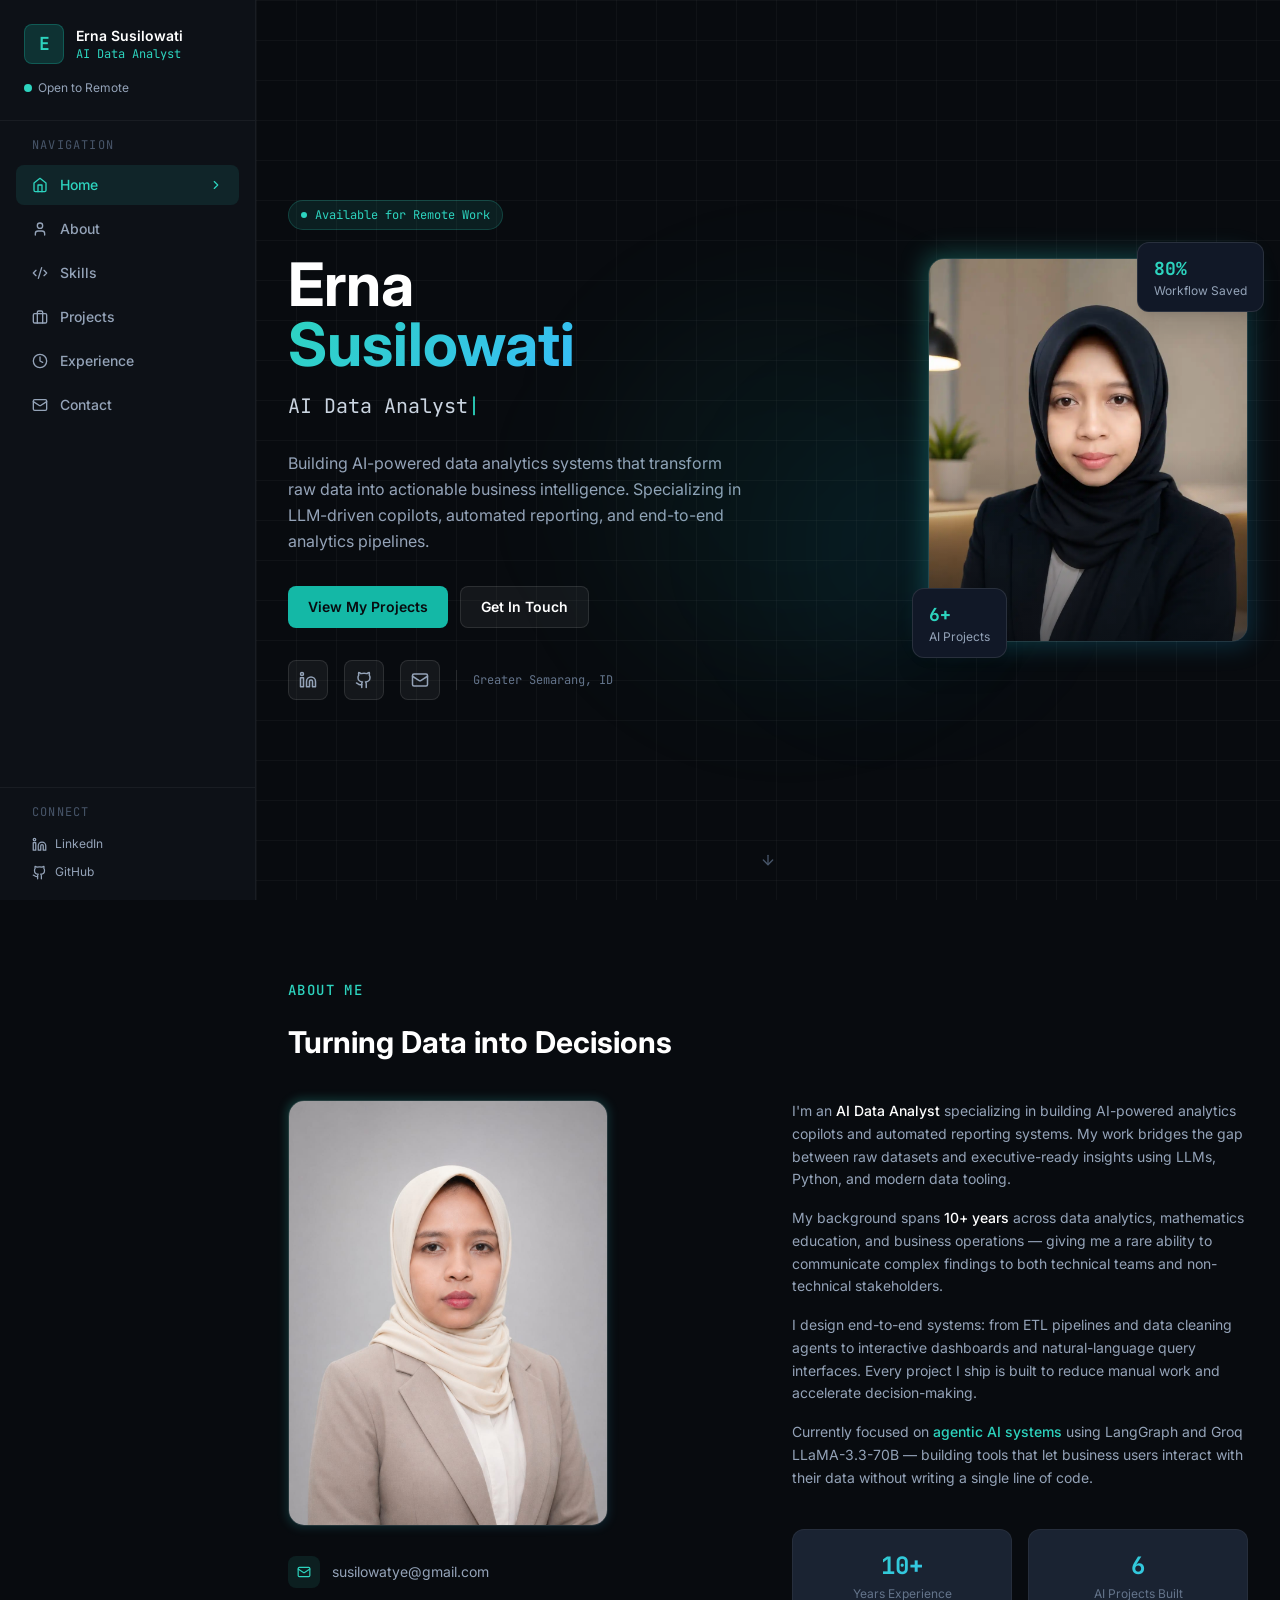
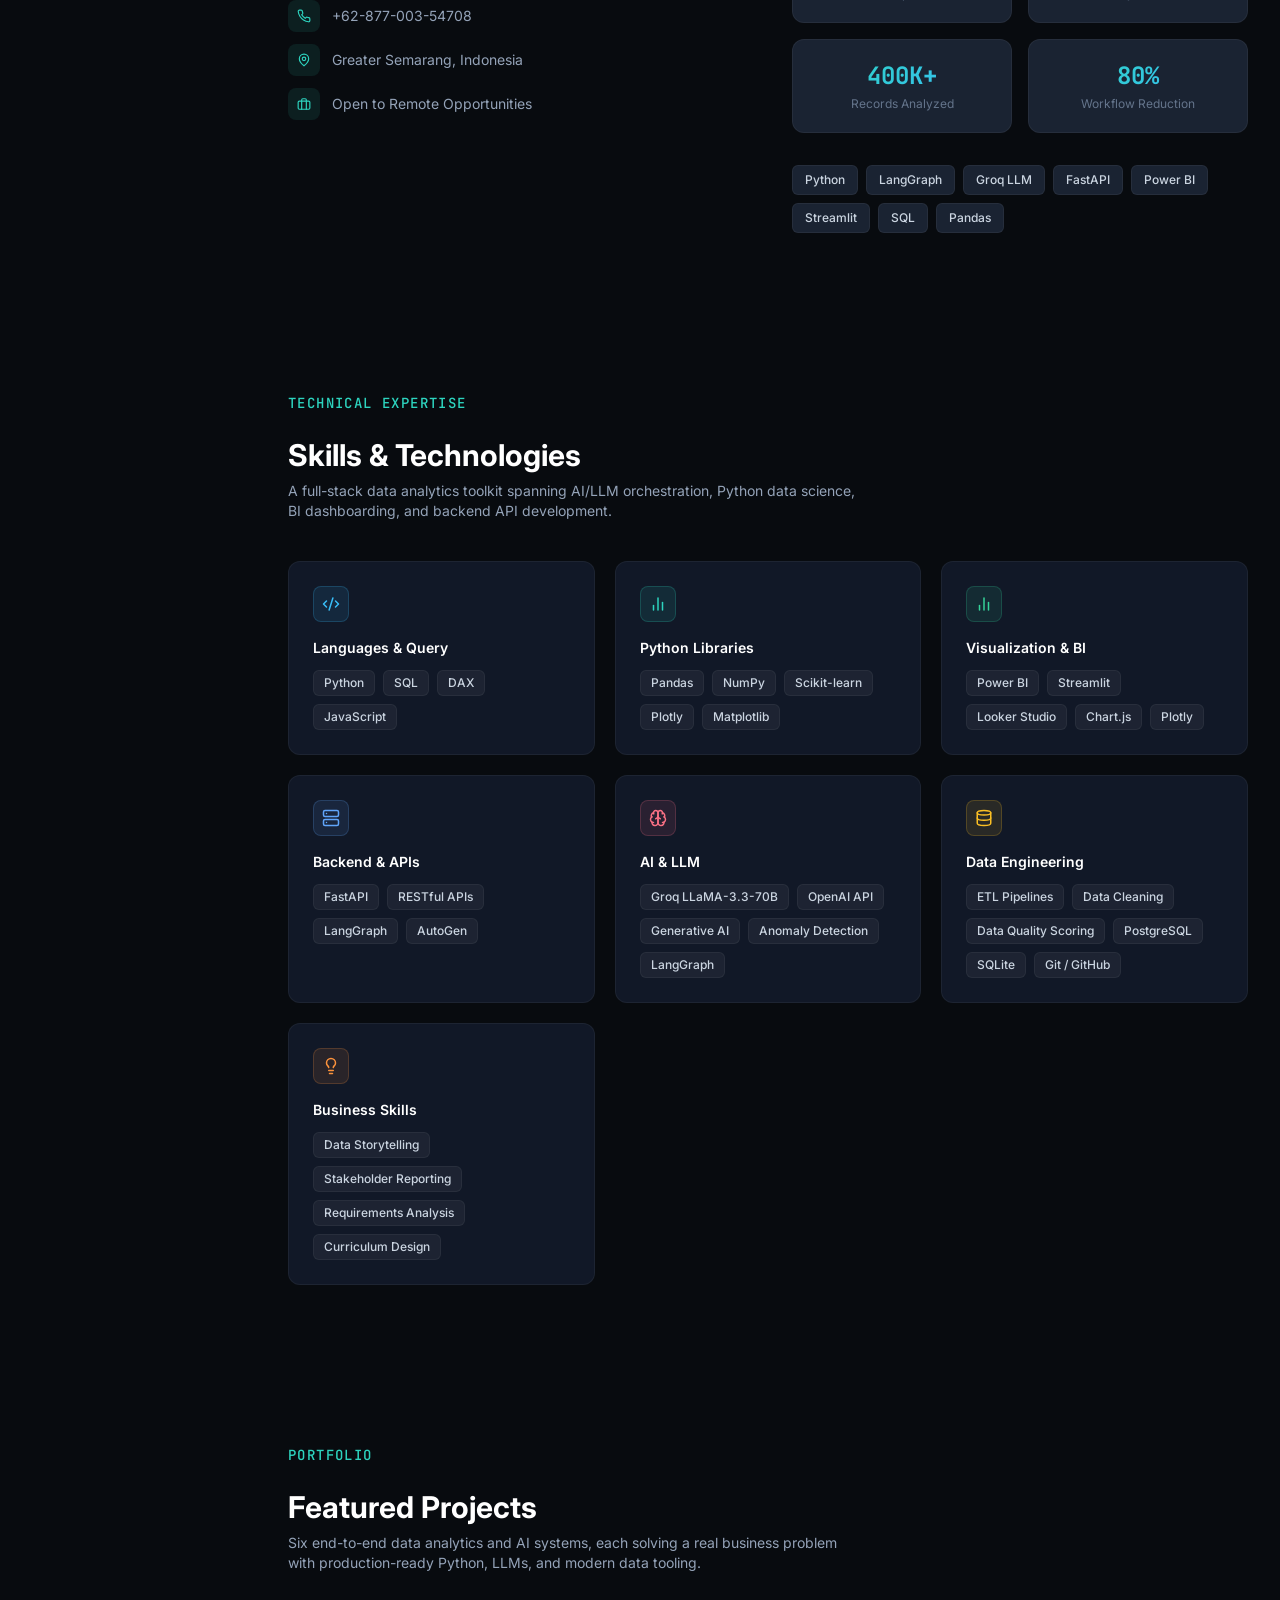
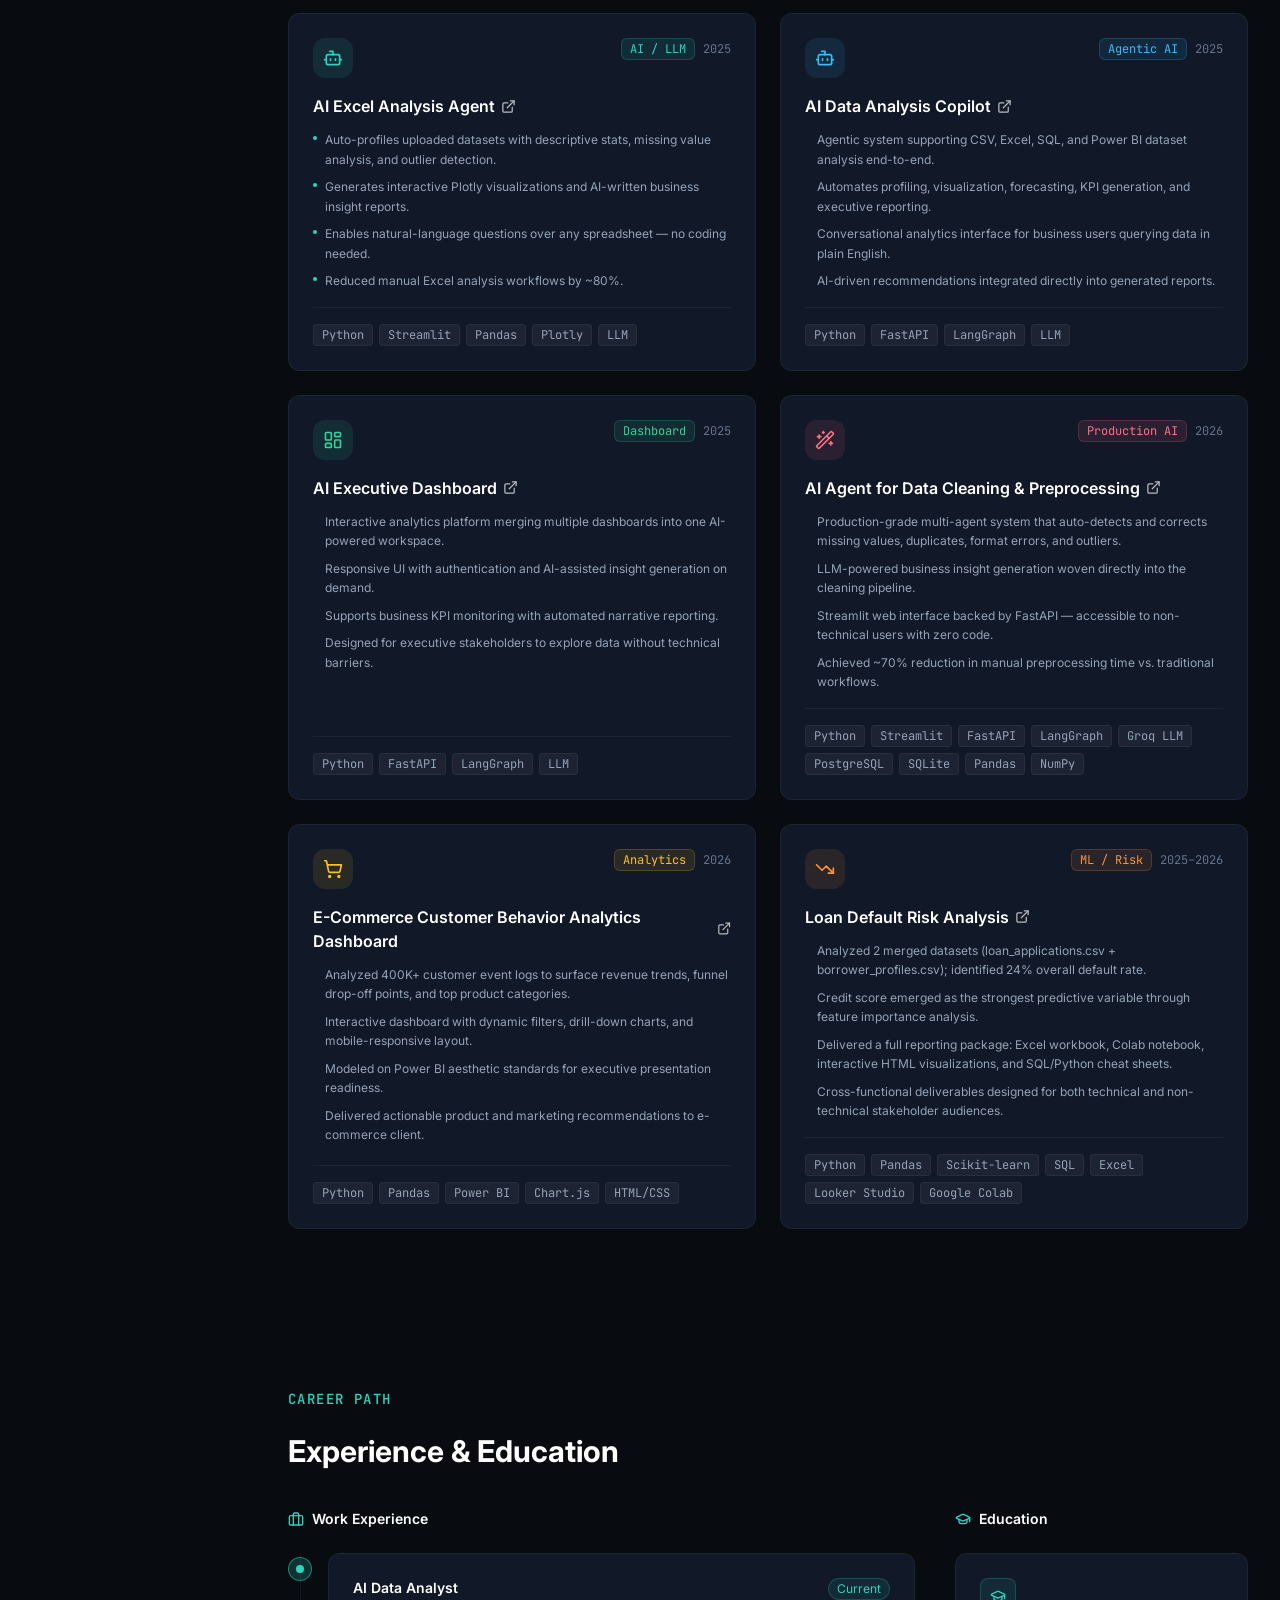
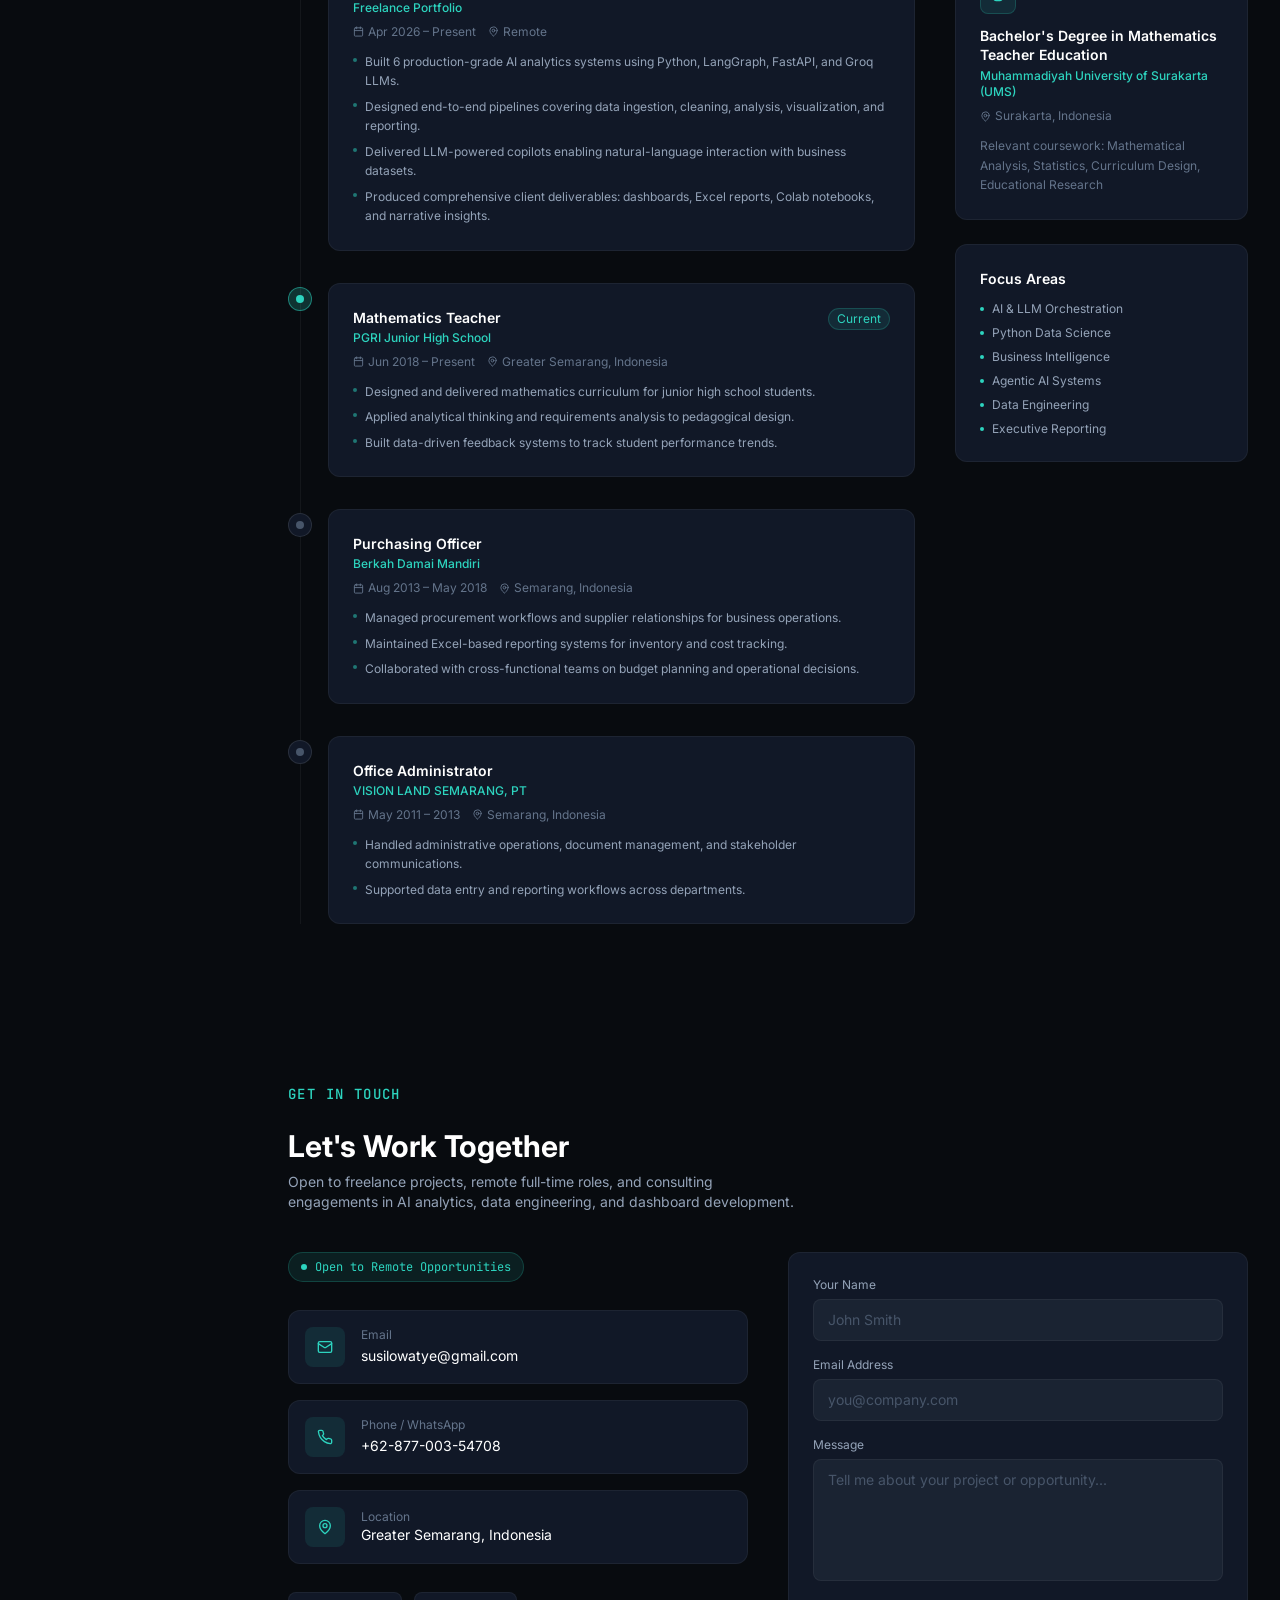
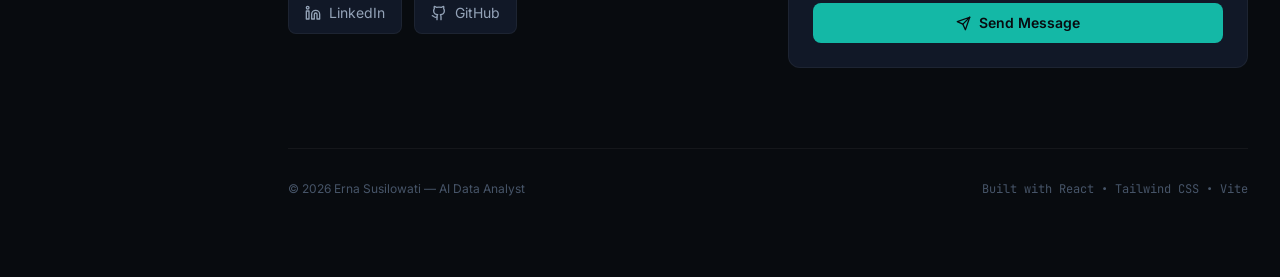
==== commit 750ab4fe: "Deploy production build from dist" ====
--- a/index.html
+++ b/index.html
@@ -1,1427 +1,56 @@
-<!DOCTYPE html>
-<html lang="en">
-  <head>
-    <meta charset="utf-8" />
-    <meta content="width=device-width, initial-scale=1.0" name="viewport" />
-    <title>Index - SnapFolio Bootstrap Template</title>
-    <meta name="description" content="" />
-    <meta name="keywords" content="" />
-
-    <!-- Favicons -->
-    <link href="assets/img/favicon.png" rel="icon" />
-    <link href="assets/img/apple-touch-icon.png" rel="apple-touch-icon" />
-
-    <!-- Fonts -->
-    <link href="https://fonts.googleapis.com" rel="preconnect" />
-    <link href="https://fonts.gstatic.com" rel="preconnect" crossorigin />
-    <link
-      href="https://fonts.googleapis.com/css2?family=Roboto:ital,wght@0,100;0,300;0,400;0,500;0,700;0,900;1,100;1,300;1,400;1,500;1,700;1,900&family=Ubuntu:ital,wght@0,300;0,400;0,500;0,700;1,300;1,400;1,500;1,700&family=Nunito:ital,wght@0,200;0,300;0,400;0,500;0,600;0,700;0,800;0,900;1,200;1,300;1,400;1,500;1,600;1,700;1,800;1,900&display=swap"
-      rel="stylesheet"
-    />
-
-    <!-- Vendor CSS Files -->
-    <link
-      href="assets/vendor/bootstrap/css/bootstrap.min.css"
-      rel="stylesheet"
-    />
-    <link
-      href="assets/vendor/bootstrap-icons/bootstrap-icons.css"
-      rel="stylesheet"
-    />
-    <link href="assets/vendor/aos/aos.css" rel="stylesheet" />
-    <link
-      href="assets/vendor/glightbox/css/glightbox.min.css"
-      rel="stylesheet"
-    />
-    <link href="assets/vendor/swiper/swiper-bundle.min.css" rel="stylesheet" />
-
-    <!-- Main CSS File -->
-    <link href="assets/css/main.css" rel="stylesheet" />
-
-    <!-- =======================================================
-  * Template Name: SnapFolio
-  * Template URL: https://bootstrapmade.com/snapfolio-bootstrap-portfolio-template/
-  * Updated: Jul 21 2025 with Bootstrap v5.3.7
-  * Author: BootstrapMade.com
-  * License: https://bootstrapmade.com/license/
-  ======================================================== -->
-  </head>
-
-  <body class="index-page">
-    <header
-      id="header"
-      class="header dark-background d-flex flex-column justify-content-center"
-    >
-      <i class="header-toggle d-xl-none bi bi-list"></i>
-
-      <div class="header-container d-flex flex-column align-items-start">
-        <nav id="navmenu" class="navmenu">
-          <ul>
-            <li>
-              <a href="#hero" class="active"
-                ><i class="bi bi-house navicon"></i>Home</a
-              >
-            </li>
-            <li>
-              <a href="#about"><i class="bi bi-person navicon"></i> About</a>
-            </li>
-            <li>
-              <a href="#resume"
-                ><i class="bi bi-file-earmark-text navicon"></i> Resume</a
-              >
-            </li>
-            <li>
-              <a href="#portfolio"
-                ><i class="bi bi-images navicon"></i> Portfolio</a
-              >
-            </li>
-            <li>
-              <a href="#services"
-                ><i class="bi bi-hdd-stack navicon"></i> Services</a
-              >
-            </li>
-            <li class="dropdown">
-              <a href="#"
-                ><i class="bi bi-menu-button navicon"></i>
-                <span>Dropdown</span>
-                <i class="bi bi-chevron-down toggle-dropdown"></i
-              ></a>
-              <ul>
-                <li><a href="#">Dropdown 1</a></li>
-                <li class="dropdown">
-                  <a href="#"
-                    ><span>Deep Dropdown</span>
-                    <i class="bi bi-chevron-down toggle-dropdown"></i
-                  ></a>
-                  <ul>
-                    <li><a href="#">Deep Dropdown 1</a></li>
-                    <li><a href="#">Deep Dropdown 2</a></li>
-                    <li><a href="#">Deep Dropdown 3</a></li>
-                    <li><a href="#">Deep Dropdown 4</a></li>
-                    <li><a href="#">Deep Dropdown 5</a></li>
-                  </ul>
-                </li>
-                <li><a href="#">Dropdown 2</a></li>
-                <li><a href="#">Dropdown 3</a></li>
-                <li><a href="#">Dropdown 4</a></li>
-              </ul>
-            </li>
-            <li>
-              <a href="#contact"
-                ><i class="bi bi-envelope navicon"></i> Contact</a
-              >
-            </li>
-          </ul>
-        </nav>
-
-        <div class="social-links text-center">
-          <a href="#" class="twitter"><i class="bi bi-twitter-x"></i></a>
-          <a href="#" class="facebook"><i class="bi bi-facebook"></i></a>
-          <a href="#" class="instagram"><i class="bi bi-instagram"></i></a>
-          <a href="#" class="google-plus"><i class="bi bi-skype"></i></a>
-          <a href="#" class="linkedin"><i class="bi bi-linkedin"></i></a>
-        </div>
-      </div>
-    </header>
-
-    <main class="main">
-      <!-- Hero Section -->
-      <section id="hero" class="hero section">
-        <div class="background-elements">
-          <div class="bg-circle circle-1"></div>
-          <div class="bg-circle circle-2"></div>
-        </div>
-
-        <div class="hero-content">
-          <div class="container">
-            <div class="row align-items-center">
-              <div class="col-lg-6" data-aos="fade-right" data-aos-delay="100">
-                <div class="hero-text">
-                  <h1>Port<span class="accent-text">Folio</span></h1>
-                  <h2>Erna Susilowati</h2>
-                  <p class="lead">
-                    I'm a
-                    <span class="typed" data-typed-items="Data Analyst"></span>
-                  </p>
-                  <p class="description">
-                    I turn messy data into business decisions. Skilled in
-                    Python, SQL, Excel, and Tableau with cross industry
-                    experience that makes analysis actually useful
-                  </p>
-
-                  <div class="hero-actions">
-                    <a href="#portfolio" class="btn btn-primary"
-                      >View My Work</a
-                    >
-                    <a href="#contact" class="btn btn-outline">Get In Touch</a>
-                  </div>
-
-                  <div class="social-links">
-                    <a href="#"><i class="bi bi-dribbble"></i></a>
-                    <a href="#"><i class="bi bi-behance"></i></a>
-                    <a href="#"><i class="bi bi-github"></i></a>
-                    <a href="#"><i class="bi bi-linkedin"></i></a>
-                  </div>
-                </div>
-              </div>
-
-              <div class="col-lg-6" data-aos="fade-left" data-aos-delay="200">
-                <div class="hero-visual">
-                  <div class="profile-container">
-                    <div class="profile-background"></div>
-                    <img
-                      src="my picture 3.webp"
-                      alt="Erna Susilowati"
-                      class="profile-image"
-                    />
-                  </div>
-                </div>
-              </div>
-            </div>
-          </div>
-        </div>
-      </section>
-      <!-- /Hero Section -->
-
-      <!-- About Section -->
-      <section id="about" class="about section">
-        <div class="container" data-aos="fade-up" data-aos-delay="100">
-          <div class="row">
-            <div class="col-lg-5" data-aos="zoom-in" data-aos-delay="200">
-              <div class="profile-card">
-                <div class="profile-header">
-                  <div class="profile-image">
-                    <img
-                      src="My picture2.webp"
-                      alt="Profile Image"
-                      class="img-fluid"
-                    />
-                  </div>
-                  <div class="profile-badge">
-                    <i class="bi bi-check-circle-fill"></i>
-                  </div>
-                </div>
-
-                <div class="profile-content">
-                  <h3>Erna Susilowati</h3>
-                  <p class="profession">
-                    Data Analyst &amp; Visualization Specialist
-                  </p>
-
-                  <div class="contact-links">
-                    <a href="mailto:susilowatye@gmail.com" class="contact-item">
-                      <i class="bi bi-envelope"></i>
-                      susilowatye@gmail.com
-                    </a>
-                    <a href="tel:+6287700354708" class="contact-item">
-                      <i class="bi bi-telephone"></i>
-                      +62 87 700 354 708
-                    </a>
-                    <a href="#" class="contact-item">
-                      <i class="bi bi-geo-alt"></i>
-                      Indonesia
-                    </a>
-                  </div>
-                </div>
-              </div>
-            </div>
-
-            <div class="col-lg-7" data-aos="fade-left" data-aos-delay="300">
-              <div class="about-content">
-                <div class="section-header">
-                  <span class="badge-text">Get to Know Me</span>
-                  <h2>
-                    Passionate About Analytics, Visualization, and Insights
-                  </h2>
-                </div>
-
-                <div class="description">
-                  <p>
-                    Passionate about data analytics and visualization with a
-                    strong interest in transforming raw data into meaningful
-                    insights. Skilled in Excel, SQL, Python, and Power BI for
-                    data cleaning, analysis, reporting, and dashboard creation.
-                    Eager to solve business problems through data-driven
-                    decision making and continuous learning.
-                  </p>
-                </div>
-
-                <div class="stats-grid">
-                  <div class="stat-item">
-                    <div class="stat-number">3+</div>
-                    <div class="stat-label">Projects Completed</div>
-                  </div>
-                  <div class="stat-item">
-                    <div class="stat-number">1+</div>
-                    <div class="stat-label">Years Learning Experience</div>
-                  </div>
-                  <div class="stat-item">
-                    <div class="stat-number">10+</div>
-                    <div class="stat-label">Dashboard & Analysis Projects</div>
-                  </div>
-                </div>
-
-                <div class="details-grid">
-                  <div class="detail-row">
-                    <div class="detail-item">
-                      <span class="detail-label">Specialization</span>
-                      <span class="detail-value"
-                        >Data Analyst &amp; Visualization Specialist</span
-                      >
-                    </div>
-                    <div class="detail-item">
-                      <span class="detail-label">Experience Level</span>
-                      <span class="detail-value">Junior Data Analyst</span>
-                    </div>
-                  </div>
-                  <div class="detail-row">
-                    <div class="detail-item">
-                      <span class="detail-label">Education</span>
-                      <span class="detail-value">Bachelor’s Degree in Mathematics Education</span>
-                    </div>
-                    <div class="detail-item">
-                      <span class="detail-label">Languages</span>
-                      <span class="detail-value">English, Indonesia</span>
-                    </div>
-                  </div>
-                </div>
-
-                <div class="cta-section">
-                  <a href="#" class="btn btn-primary">
-                    <i class="bi bi-download"></i>
-                    Download Resume
-                  </a>
-                  <a href="#" class="btn btn-outline">
-                    <i class="bi bi-chat-dots"></i>
-                    Let's Talk
-                  </a>
-                </div>
-              </div>
-            </div>
-          </div>
-        </div>
-      </section>
-      <!-- /About Section -->
-
-              </div>
-            </div>
-          </div>
-        </div>
-      </section>
-      <!-- /Stats Section -->
-
-      <!-- Skills Section -->
-      <section id="skills" class="skills section">
-        <!-- Section Title -->
-        <div class="container section-title" data-aos="fade-up">
-          <h2>Skills</h2>
-          <p>
-            To grow as a Data Analyst and help businesses make data-driven 
-            decisions through meaningful insights and visualization.
-          </p>
-        </div>
-        <!-- End Section Title -->
-
-        <div class="container" data-aos="fade-up" data-aos-delay="100">
-
-          <div class="row">
-            <div class="col-lg-6">
-              <div class="skills-category" data-aos="fade-up" data-aos-delay="200">
-                <h3>Data Analyst</h3>
-                <div class="skills-animation">
-                  <div class="skill-item">
-                    <div class="d-flex justify-content-between align-items-center">
-                      <h4>Excel</h4>
-                      <span class="skill-percentage">95%</span>
-                    </div>
-                    <div class="progress">
-                      <div class="progress-bar" role="progressbar" aria-valuenow="95" aria-valuemin="0" aria-valuemax="100"></div>
-                    </div>
-                  </div>
-  
-                  <div class="skill-item">
-                    <div class="d-flex justify-content-between align-items-center">
-                      <h4>Power BI</h4>
-                      <span class="skill-percentage">80%</span>
-                    </div>
-                    <div class="progress">
-                      <div class="progress-bar" role="progressbar" aria-valuenow="80" aria-valuemin="0" aria-valuemax="100"></div>
-                    </div>
-                  </div>
-                </div>
-              </div><!-- End Frontend Skills -->
-            </div>
-  
-            <div class="col-lg-6">
-              <div class="skills-category" data-aos="fade-up" data-aos-delay="300">
-
-
-                <h3>Data Analyst</h3>
-                <div class="skills-animation">
-                  <div class="skill-item">
-                    <div class="d-flex justify-content-between align-items-center">
-                      <h4>Python</h4>
-                      <span class="skill-percentage">75%</span>
-                    </div>
-                    <div class="progress">
-                      <div class="progress-bar" role="progressbar" aria-valuenow="75" aria-valuemin="0" aria-valuemax="100"></div>
-                    </div>
-                  </div>
-  
-                  <div class="skill-item">
-                    <div class="d-flex justify-content-between align-items-center">
-                      <h4>SQL</h4>
-                      <span class="skill-percentage">70%</span>
-                    </div>
-                    <div class="progress">
-                      <div class="progress-bar" role="progressbar" aria-valuenow="70" aria-valuemin="0" aria-valuemax="100"></div>
-                    </div>
-                    <div class="skill-tooltip">Database design, optimization, and complex queries</div>
-                  </div>
-                </div>
-              </div><!-- End Backend Skills -->
-            </div>
-          </div>
-  
-        </div>
-  
-      </section><!-- /Skills Section -->
-  
-      <!-- Resume Section -->
-      <section id="resume" class="resume section">
-        <!-- Section Title -->
-        <div class="container section-title" data-aos="fade-up">
-          <h2>Resume</h2>
-          <p>
-            Magnam dolores commodi suscipit. Necessitatibus eius consequatur ex
-            aliquid fuga eum quidem. Sit sint consectetur velit. Quisquam quos
-            quisquam cupiditate. Et nemo qui impedit suscipit alias ea. Quia
-            fugiat sit in iste officiis commodi quidem hic quas.
-          </p>
-        </div>
-        <!-- End Section Title -->
-
-        <div class="container" data-aos="fade-up" data-aos-delay="100">
-          <div class="row gy-4">
-            <!-- Left column with summary and contact -->
-            <div class="col-lg-4">
-              <div
-                class="resume-side"
-                data-aos="fade-right"
-                data-aos-delay="100"
-              >
-                <div class="profile-img mb-4">
-                  <img
-                    src="my picture.webp"
-                    alt="Profile"
-                    class="img-fluid rounded"
-                  />
-                </div>
-
-                <h3>Professional Summary</h3>
-                <p>
-                  Driven software architect with expertise in developing
-                  scalable, high-performance enterprise solutions. Passionate
-                  about leveraging cutting-edge technologies to solve complex
-                  business challenges.
-                </p>
-
-                <h3 class="mt-4">Contact Information</h3>
-                <ul class="contact-info list-unstyled">
-                  <li>
-                    <i class="bi bi-geo-alt"></i> 742 Evergreen Terrace,
-                    Springfield, MA 02101
-                  </li>
-                  <li><i class="bi bi-envelope"></i> susilowatye@gmail.com</li>
-                  <li><i class="bi bi-phone"></i> +6287 700 354 708</li>
-                  <li>
-                    <i class="bi bi-linkedin"></i> linkedin.com/in/example
-                  </li>
-                </ul>
-
-                <div class="skills-animation mt-4">
-                  <h3>Technical Skills</h3>
-                  <div class="skill-item">
-                    <div class="d-flex justify-content-between">
-                      <span>Data Cleaning & Visualization</span>
-                      <span>95%</span>
-                    </div>
-                    <div class="progress">
-                      <div
-                        class="progress-bar"
-                        role="progressbar"
-                        aria-valuenow="95"
-                        aria-valuemin="0"
-                        aria-valuemax="100"
-                      ></div>
-                    </div>
-                  </div>
-
-                  <div class="skill-item">
-                    <div class="d-flex justify-content-between">
-                      <span>UI/UX Design</span>
-                      <span>85%</span>
-                    </div>
-                    <div class="progress">
-                      <div
-                        class="progress-bar"
-                        role="progressbar"
-                        aria-valuenow="85"
-                        aria-valuemin="0"
-                        aria-valuemax="100"
-                      ></div>
-                    </div>
-                  </div>
-
-                  <div class="skill-item">
-                    <div class="d-flex justify-content-between">
-                      <span>Cloud Architecture</span>
-                      <span>90%</span>
-                    </div>
-                    <div class="progress">
-                      <div
-                        class="progress-bar"
-                        role="progressbar"
-                        aria-valuenow="90"
-                        aria-valuemin="0"
-                        aria-valuemax="100"
-                      ></div>
-                    </div>
-                  </div>
-
-                  <div class="skill-item">
-                    <div class="d-flex justify-content-between">
-                      <span>Project Management</span>
-                      <span>80%</span>
-                    </div>
-                    <div class="progress">
-                      <div
-                        class="progress-bar"
-                        role="progressbar"
-                        aria-valuenow="80"
-                        aria-valuemin="0"
-                        aria-valuemax="100"
-                      ></div>
-                    </div>
-                  </div>
-                </div>
-              </div>
-            </div>
-
-            <!-- Right column with experience and education -->
-            <div class="col-lg-8 ps-4 ps-lg-5">
-              <!-- Experience Section -->
-              <div class="resume-section" data-aos="fade-up">
-                <h3>
-                  <i class="bi bi-briefcase me-2"></i>Professional Experience
-                </h3>
-
-                <div class="resume-item">
-                  <h4>Senior Software Architect</h4>
-                  <h5>2022 - Present</h5>
-                  <p class="company">
-                    <i class="bi bi-building"></i> Tech Innovations Inc.
-                  </p>
-                  <ul>
-                    <li>
-                      Lead the architectural design and implementation of
-                      enterprise-scale applications
-                    </li>
-                    <li>
-                      Mentor team of 12 developers and establish technical best
-                      practices
-                    </li>
-                    <li>
-                      Drive adoption of microservices architecture and
-                      cloud-native solutions
-                    </li>
-                    <li>
-                      Reduce system downtime by 75% through improved
-                      architecture and monitoring
-                    </li>
-                  </ul>
-                </div>
-
-                <div class="resume-item">
-                  <h4>Lead Developer</h4>
-                  <h5>2019 - 2022</h5>
-                  <p class="company">
-                    <i class="bi bi-building"></i> Digital Solutions Corp.
-                  </p>
-                  <ul>
-                    <li>
-                      Spearheaded development of company's flagship product
-                      reaching 1M+ users
-                    </li>
-                    <li>
-                      Implemented CI/CD pipeline reducing deployment time by 60%
-                    </li>
-                    <li>
-                      Managed team of 8 developers across multiple projects
-                    </li>
-                    <li>Increased code test coverage from 45% to 90%</li>
-                  </ul>
-                </div>
-              </div>
-
-              <!-- Education Section -->
-              <div
-                class="resume-section"
-                data-aos="fade-up"
-                data-aos-delay="100"
-              >
-                <h3><i class="bi bi-mortarboard me-2"></i>Education</h3>
-
-                <div class="resume-item">
-                  <h4>Master of Science in Computer Science</h4>
-                  <h5>2017 - 2019</h5>
-                  <p class="company">
-                    <i class="bi bi-building"></i> Stanford University
-                  </p>
-                  <p>
-                    Specialized in Artificial Intelligence and Machine Learning.
-                    Graduated with honors.
-                  </p>
-                </div>
-
-                <div class="resume-item">
-                  <h4>Bachelor’s Degree in Mathematics Education</h4>
-                  <h5>2016 - 2011</h5>
-                  <p class="company"><i class="bi bi-building"></i> Univerty Muhammadiyah of Surakarta</p>
-                  <p>
-                    .
-                  </p>
-                </div>
-              </div>
-
-              <!-- Certifications Section -->
-              <div
-                class="resume-section"
-                data-aos="fade-up"
-                data-aos-delay="200"
-              >
-                <h3><i class="bi bi-award me-2"></i>Certifications</h3>
-
-                <div class="resume-item">
-                  <h4>AWS Certified Solutions Architect - Professional</h4>
-                  <h5>2023</h5>
-                </div>
-
-                <div class="resume-item">
-                  <h4>Google Cloud Professional Architect</h4>
-                  <h5>2022</h5>
-                </div>
-              </div>
-            </div>
-          </div>
-        </div>
-      </section>
-      <!-- /Resume Section -->
-
-      <!-- Portfolio Section -->
-      <section id="portfolio" class="portfolio section">
-        <!-- Section Title -->
-        <div class="container section-title" data-aos="fade-up">
-          <h2>Portfolio</h2>
-          <p>
-            Magnam dolores commodi suscipit. Necessitatibus eius consequatur ex
-            aliquid fuga eum quidem. Sit sint consectetur velit. Quisquam quos
-            quisquam cupiditate. Et nemo qui impedit suscipit alias ea. Quia
-            fugiat sit in iste officiis commodi quidem hic quas.
-          </p>
-        </div>
-        <!-- End Section Title -->
-
-        <div class="container" data-aos="fade-up" data-aos-delay="100">
-          <div
-            class="isotope-layout"
-            data-default-filter="*"
-            data-layout="masonry"
-            data-sort="original-order"
-          >
-            <div class="row">
-              <div class="col-lg-3 filter-sidebar">
-                <div
-                  class="filters-wrapper"
-                  data-aos="fade-right"
-                  data-aos-delay="150"
-                >
-                  <ul class="portfolio-filters isotope-filters">
-                    <li data-filter="*" class="filter-active">All Projects</li>
-                    <li data-filter=".filter-photography">Photography</li>
-                    <li data-filter=".filter-design">Design</li>
-                    <li data-filter=".filter-automotive">Automotive</li>
-                    <li data-filter=".filter-nature">Nature</li>
-                  </ul>
-                </div>
-              </div>
-
-              <div class="col-lg-9">
-                <div
-                  class="row gy-4 portfolio-container isotope-container"
-                  data-aos="fade-up"
-                  data-aos-delay="200"
-                >
-                  <div
-                    class="col-lg-6 col-md-6 portfolio-item isotope-item filter-photography"
-                  >
-                    <div class="portfolio-wrap">
-                      <img
-                        src="assets/img/portfolio/portfolio-portrait-1.webp"
-                        class="img-fluid"
-                        alt="Portfolio Image"
-                        loading="lazy"
-                      />
-                      <div class="portfolio-info">
-                        <div class="content">
-                          <span class="category">Photography</span>
-                          <h4>Capturing Moments</h4>
-                          <div class="portfolio-links">
-                            <a
-                              href="Dashboard Project 1 Excel.webp"
-                              class="glightbox"
-                              title="Capturing Moments"
-                              ><i class="bi bi-plus-lg"></i
-                            ></a>
-                            <a
-                              href="portfolio-details.html"
-                              title="More Details"
-                              ><i class="bi bi-arrow-right"></i
-                            ></a>
-                          </div>
-                        </div>
-                      </div>
-                    </div>
-                  </div>
-                  <!-- End Portfolio Item -->
-
-                  <div
-                    class="col-lg-6 col-md-6 portfolio-item isotope-item filter-design"
-                  >
-                    <div class="portfolio-wrap">
-                      <img
-                        src="assets/img/portfolio/portfolio-2.webp"
-                        class="img-fluid"
-                        alt="Portfolio Image"
-                        loading="lazy"
-                      />
-                      <div class="portfolio-info">
-                        <div class="content">
-                          <span class="category">Web Design</span>
-                          <h4>Woodcraft Design</h4>
-                          <div class="portfolio-links">
-                            <a
-                              href="assets/img/portfolio/portfolio-2.webp"
-                              class="glightbox"
-                              title="Woodcraft Design"
-                              ><i class="bi bi-plus-lg"></i
-                            ></a>
-                            <a
-                              href="portfolio-details.html"
-                              title="More Details"
-                              ><i class="bi bi-arrow-right"></i
-                            ></a>
-                          </div>
-                        </div>
-                      </div>
-                    </div>
-                  </div>
-                  <!-- End Portfolio Item -->
-
-                  <div
-                    class="col-lg-6 col-md-6 portfolio-item isotope-item filter-automotive"
-                  >
-                    <div class="portfolio-wrap">
-                      <img
-                        src="assets/img/portfolio/portfolio-portrait-2.webp"
-                        class="img-fluid"
-                        alt="Portfolio Image"
-                        loading="lazy"
-                      />
-                      <div class="portfolio-info">
-                        <div class="content">
-                          <span class="category">Automotive</span>
-                          <h4>Classic Beauty</h4>
-                          <div class="portfolio-links">
-                            <a
-                              href="assets/img/portfolio/portfolio-portrait-2.webp"
-                              class="glightbox"
-                              title="Classic Beauty"
-                              ><i class="bi bi-plus-lg"></i
-                            ></a>
-                            <a
-                              href="portfolio-details.html"
-                              title="More Details"
-                              ><i class="bi bi-arrow-right"></i
-                            ></a>
-                          </div>
-                        </div>
-                      </div>
-                    </div>
-                  </div>
-                  <!-- End Portfolio Item -->
-
-                  <div
-                    class="col-lg-6 col-md-6 portfolio-item isotope-item filter-nature"
-                  >
-                    <div class="portfolio-wrap">
-                      <img
-                        src="assets/img/portfolio/portfolio-portrait-4.webp"
-                        class="img-fluid"
-                        alt="Portfolio Image"
-                        loading="lazy"
-                      />
-                      <div class="portfolio-info">
-                        <div class="content">
-                          <span class="category">Nature</span>
-                          <h4>Natural Growth</h4>
-                          <div class="portfolio-links">
-                            <a
-                              href="assets/img/portfolio/portfolio-portrait-4.webp"
-                              class="glightbox"
-                              title="Natural Growth"
-                              ><i class="bi bi-plus-lg"></i
-                            ></a>
-                            <a
-                              href="portfolio-details.html"
-                              title="More Details"
-                              ><i class="bi bi-arrow-right"></i
-                            ></a>
-                          </div>
-                        </div>
-                      </div>
-                    </div>
-                  </div>
-                  <!-- End Portfolio Item -->
-
-                  <div
-                    class="col-lg-6 col-md-6 portfolio-item isotope-item filter-photography"
-                  >
-                    <div class="portfolio-wrap">
-                      <img
-                        src="assets/img/portfolio/portfolio-5.webp"
-                        class="img-fluid"
-                        alt="Portfolio Image"
-                        loading="lazy"
-                      />
-                      <div class="portfolio-info">
-                        <div class="content">
-                          <span class="category">Photography</span>
-                          <h4>Urban Stories</h4>
-                          <div class="portfolio-links">
-                            <a
-                              href="assets/img/portfolio/portfolio-5.webp"
-                              class="glightbox"
-                              title="Urban Stories"
-                              ><i class="bi bi-plus-lg"></i
-                            ></a>
-                            <a
-                              href="portfolio-details.html"
-                              title="More Details"
-                              ><i class="bi bi-arrow-right"></i
-                            ></a>
-                          </div>
-                        </div>
-                      </div>
-                    </div>
-                  </div>
-                  <!-- End Portfolio Item -->
-
-                  <div
-                    class="col-lg-6 col-md-6 portfolio-item isotope-item filter-design"
-                  >
-                    <div class="portfolio-wrap">
-                      <img
-                        src="assets/img/portfolio/portfolio-6.webp"
-                        class="img-fluid"
-                        alt="Portfolio Image"
-                        loading="lazy"
-                      />
-                      <div class="portfolio-info">
-                        <div class="content">
-                          <span class="category">Web Design</span>
-                          <h4>Digital Experience</h4>
-                          <div class="portfolio-links">
-                            <a
-                              href="assets/img/portfolio/portfolio-6.webp"
-                              class="glightbox"
-                              title="Digital Experience"
-                              ><i class="bi bi-plus-lg"></i
-                            ></a>
-                            <a
-                              href="portfolio-details.html"
-                              title="More Details"
-                              ><i class="bi bi-arrow-right"></i
-                            ></a>
-                          </div>
-                        </div>
-                      </div>
-                    </div>
-                  </div>
-                  <!-- End Portfolio Item -->
-                </div>
-                <!-- End Portfolio Container -->
-              </div>
-            </div>
-          </div>
-        </div>
-      </section>
-      <!-- /Portfolio Section -->
-
-      <!-- Services Section -->
-      <section id="services" class="services section">
-        <!-- Section Title -->
-        <div class="container section-title" data-aos="fade-up">
-          <h2>Services</h2>
-          <p>
-            Necessitatibus eius consequatur ex aliquid fuga eum quidem sint
-            consectetur velit
-          </p>
-        </div>
-        <!-- End Section Title -->
-
-        <div class="container" data-aos="fade-up" data-aos-delay="100">
-          <div class="service-header">
-            <div class="row align-items-center">
-              <div class="col-lg-8 col-md-12">
-                <div class="service-intro">
-                  <h2 class="service-heading">
-                    <div>Innovative business</div>
-                    <div><span>performance solutions</span></div>
-                  </h2>
-                </div>
-              </div>
-              <div class="col-lg-4 col-md-12">
-                <div class="service-summary">
-                  <p>
-                    We integrate forward-thinking strategies, creative
-                    approaches, and state-of-the-art technologies to deliver
-                    exceptional customer experiences that drive growth and
-                    engage target markets.
-                  </p>
-                  <a href="services.html" class="service-btn">
-                    View All Services
-                    <i class="bi bi-arrow-right"></i>
-                  </a>
-                </div>
-              </div>
-            </div>
-          </div>
-
-          <div class="row justify-content-center">
-            <div
-              class="col-lg-4 col-md-6"
-              data-aos="fade-up"
-              data-aos-delay="100"
-            >
-              <div class="service-card position-relative z-1">
-                <div class="service-icon">
-                  <i class="bi bi-palette"></i>
-                </div>
-                <a
-                  href="service-details.html"
-                  class="card-action d-flex align-items-center justify-content-center rounded-circle"
-                >
-                  <i class="bi bi-arrow-up-right"></i>
-                </a>
-                <h3>
-                  <a href="service-details.html">
-                    Creative <span>branding</span>
-                  </a>
-                </h3>
-                <p>
-                  Nulla facilisi. Maecenas eget magna neque. Suspendisse
-                  potenti. Curabitur eleifend nisi non magna vulputate, vel
-                  condimentum libero tempus. Proin consectetur feugiat diam.
-                </p>
-              </div>
-            </div>
-            <div
-              class="col-lg-4 col-md-6"
-              data-aos="fade-up"
-              data-aos-delay="200"
-            >
-              <div class="service-card position-relative z-1">
-                <div class="service-icon">
-                  <i class="bi bi-gem"></i>
-                </div>
-                <a
-                  href="service-details.html"
-                  class="card-action d-flex align-items-center justify-content-center rounded-circle"
-                >
-                  <i class="bi bi-arrow-up-right"></i>
-                </a>
-                <h3>
-                  <a href="service-details.html">
-                    Design <span>systems</span>
-                  </a>
-                </h3>
-                <p>
-                  Praesent euismod varius tellus, vel bibendum nunc interdum at.
-                  Donec vehicula diam vel metus venenatis convallis. Aliquam
-                  erat volutpat. Etiam viverra magna sit amet.
-                </p>
-              </div>
-            </div>
-            <div
-              class="col-lg-4 col-md-6"
-              data-aos="fade-up"
-              data-aos-delay="300"
-            >
-              <div class="service-card position-relative z-1">
-                <div class="service-icon">
-                  <i class="bi bi-megaphone"></i>
-                </div>
-                <a
-                  href="service-details.html"
-                  class="card-action d-flex align-items-center justify-content-center rounded-circle"
-                >
-                  <i class="bi bi-arrow-up-right"></i>
-                </a>
-                <h3>
-                  <a href="service-details.html">
-                    Marketing <span>strategies</span>
-                  </a>
-                </h3>
-                <p>
-                  Vivamus tempor velit id magna dictum, sed fermentum nisi
-                  faucibus. Integer nec pretium sapien. Fusce tincidunt ligula
-                  et purus consequat, ac pellentesque nulla eleifend.
-                </p>
-              </div>
-            </div>
-            <div
-              class="col-lg-4 col-md-6"
-              data-aos="fade-up"
-              data-aos-delay="100"
-            >
-              <div class="service-card position-relative z-1">
-                <div class="service-icon">
-                  <i class="bi bi-code-slash"></i>
-                </div>
-                <a
-                  href="service-details.html"
-                  class="card-action d-flex align-items-center justify-content-center rounded-circle"
-                >
-                  <i class="bi bi-arrow-up-right"></i>
-                </a>
-                <h3>
-                  <a href="service-details.html">
-                    Digital <span>platforms</span>
-                  </a>
-                </h3>
-                <p>
-                  Cras fermentum odio eu feugiat malesuada. Vestibulum ante
-                  ipsum primis in faucibus orci luctus et accumsan cursus. Morbi
-                  placerat nulla vel nunc viverra accumsan.
-                </p>
-              </div>
-            </div>
-            <div
-              class="col-lg-4 col-md-6"
-              data-aos="fade-up"
-              data-aos-delay="200"
-            >
-              <div class="service-card position-relative z-1">
-                <div class="service-icon">
-                  <i class="bi bi-graph-up"></i>
-                </div>
-                <a
-                  href="service-details.html"
-                  class="card-action d-flex align-items-center justify-content-center rounded-circle"
-                >
-                  <i class="bi bi-arrow-up-right"></i>
-                </a>
-                <h3>
-                  <a href="service-details.html">
-                    Growth <span>acceleration</span>
-                  </a>
-                </h3>
-                <p>
-                  Aenean vel augue vel nisi bibendum posuere. Phasellus in lacus
-                  quis urna sodales dignissim. Duis aliquam libero eget risus
-                  facilisis. Quisque eget libero vel nisl fringilla.
-                </p>
-              </div>
-            </div>
-            <div
-              class="col-lg-4 col-md-6"
-              data-aos="fade-up"
-              data-aos-delay="300"
-            >
-              <div class="service-card position-relative z-1">
-                <div class="service-icon">
-                  <i class="bi bi-camera-video"></i>
-                </div>
-                <a
-                  href="service-details.html"
-                  class="card-action d-flex align-items-center justify-content-center rounded-circle"
-                >
-                  <i class="bi bi-arrow-up-right"></i>
-                </a>
-                <h3>
-                  <a href="service-details.html">
-                    Media <span>solutions</span>
-                  </a>
-                </h3>
-                <p>
-                  Etiam efficitur lacus in diam finibus, nec ultrices est
-                  sagittis. Maecenas elementum magna sed risus faucibus, nec
-                  commodo purus facilisis. Vestibulum accumsan magna.
-                </p>
-              </div>
-            </div>
-          </div>
-        </div>
-      </section>
-      <!-- /Services Section -->
-
-      <!-- Testimonials Section -->
-      <section id="testimonials" class="testimonials section light-background">
-        <!-- Section Title -->
-        <div class="container section-title" data-aos="fade-up">
-          <h2>Testimonials</h2>
-          <p>
-            Necessitatibus eius consequatur ex aliquid fuga eum quidem sint
-            consectetur velit
-          </p>
-        </div>
-        <!-- End Section Title -->
-
-        <div class="container">
-          <div class="testimonial-masonry">
-            <div class="testimonial-item" data-aos="fade-up">
-              <div class="testimonial-content">
-                <div class="quote-pattern">
-                  <i class="bi bi-quote"></i>
-                </div>
-                <p>
-                  Implementing innovative strategies has revolutionized our
-                  approach to market challenges and competitive positioning.
-                </p>
-                <div class="client-info">
-                  <div class="client-image">
-                    <img src="assets/img/person/person-f-7.webp" alt="Client" />
-                  </div>
-                  <div class="client-details">
-                    <h3>Rachel Bennett</h3>
-                    <span class="position">Strategy Director</span>
-                  </div>
-                </div>
-              </div>
-            </div>
-
-            <div
-              class="testimonial-item highlight"
-              data-aos="fade-up"
-              data-aos-delay="100"
-            >
-              <div class="testimonial-content">
-                <div class="quote-pattern">
-                  <i class="bi bi-quote"></i>
-                </div>
-                <p>
-                  Exceptional service delivery and innovative solutions have
-                  transformed our business operations, leading to remarkable
-                  growth and enhanced customer satisfaction across all
-                  touchpoints.
-                </p>
-                <div class="client-info">
-                  <div class="client-image">
-                    <img src="assets/img/person/person-m-7.webp" alt="Client" />
-                  </div>
-                  <div class="client-details">
-                    <h3>Daniel Morgan</h3>
-                    <span class="position">Chief Innovation Officer</span>
-                  </div>
-                </div>
-              </div>
-            </div>
-
-            <div
-              class="testimonial-item"
-              data-aos="fade-up"
-              data-aos-delay="200"
-            >
-              <div class="testimonial-content">
-                <div class="quote-pattern">
-                  <i class="bi bi-quote"></i>
-                </div>
-                <p>
-                  Strategic partnership has enabled seamless digital
-                  transformation and operational excellence.
-                </p>
-                <div class="client-info">
-                  <div class="client-image">
-                    <img src="assets/img/person/person-f-8.webp" alt="Client" />
-                  </div>
-                  <div class="client-details">
-                    <h3>Emma Thompson</h3>
-                    <span class="position">Digital Lead</span>
-                  </div>
-                </div>
-              </div>
-            </div>
-
-            <div
-              class="testimonial-item"
-              data-aos="fade-up"
-              data-aos-delay="300"
-            >
-              <div class="testimonial-content">
-                <div class="quote-pattern">
-                  <i class="bi bi-quote"></i>
-                </div>
-                <p>
-                  Professional expertise and dedication have significantly
-                  improved our project delivery timelines and quality metrics.
-                </p>
-                <div class="client-info">
-                  <div class="client-image">
-                    <img src="assets/img/person/person-m-8.webp" alt="Client" />
-                  </div>
-                  <div class="client-details">
-                    <h3>Christopher Lee</h3>
-                    <span class="position">Technical Director</span>
-                  </div>
-                </div>
-              </div>
-            </div>
-
-            <div
-              class="testimonial-item highlight"
-              data-aos="fade-up"
-              data-aos-delay="400"
-            >
-              <div class="testimonial-content">
-                <div class="quote-pattern">
-                  <i class="bi bi-quote"></i>
-                </div>
-                <p>
-                  Collaborative approach and industry expertise have
-                  revolutionized our product development cycle, resulting in
-                  faster time-to-market and increased customer engagement
-                  levels.
-                </p>
-                <div class="client-info">
-                  <div class="client-image">
-                    <img src="assets/img/person/person-f-9.webp" alt="Client" />
-                  </div>
-                  <div class="client-details">
-                    <h3>Olivia Carter</h3>
-                    <span class="position">Product Manager</span>
-                  </div>
-                </div>
-              </div>
-            </div>
-
-            <div
-              class="testimonial-item"
-              data-aos="fade-up"
-              data-aos-delay="500"
-            >
-              <div class="testimonial-content">
-                <div class="quote-pattern">
-                  <i class="bi bi-quote"></i>
-                </div>
-                <p>
-                  Innovative approach to user experience design has
-                  significantly enhanced our platform's engagement metrics and
-                  customer retention rates.
-                </p>
-                <div class="client-info">
-                  <div class="client-image">
-                    <img
-                      src="assets/img/person/person-m-13.webp"
-                      alt="Client"
-                    />
-                  </div>
-                  <div class="client-details">
-                    <h3>Nathan Brooks</h3>
-                    <span class="position">UX Director</span>
-                  </div>
-                </div>
-              </div>
-            </div>
-          </div>
-        </div>
-      </section>
-      <!-- /Testimonials Section -->
-
-      <!-- Contact Section -->
-      <section id="contact" class="contact section">
-        <!-- Section Title -->
-        <div class="container section-title" data-aos="fade-up">
-          <h2>Contact</h2>
-          <p>
-            Necessitatibus eius consequatur ex aliquid fuga eum quidem sint
-            consectetur velit
-          </p>
-        </div>
-        <!-- End Section Title -->
-
-        <div class="container">
-          <div class="row g-4 g-lg-5">
-            <div class="col-lg-5">
-              <div class="info-box">
-                <h3>Contact Info</h3>
-                <p>
-                  Praesent sapien massa, convallis a pellentesque nec, egestas
-                  non nisi. Vestibulum ante ipsum primis.
-                </p>
-
-                <div class="info-item">
-                  <div class="icon-box">
-                    <i class="bi bi-geo-alt"></i>
-                  </div>
-                  <div class="content">
-                    <h4>Our Location</h4>
-                    <p>A108 Adam Street</p>
-                    <p>New York, NY 535022</p>
-                  </div>
-                </div>
-
-                <div class="info-item">
-                  <div class="icon-box">
-                    <i class="bi bi-telephone"></i>
-                  </div>
-                  <div class="content">
-                    <h4>Phone Number</h4>
-                    <p>+1 5589 55488 55</p>
-                    <p>+1 6678 254445 41</p>
-                  </div>
-                </div>
-
-                <div class="info-item">
-                  <div class="icon-box">
-                    <i class="bi bi-envelope"></i>
-                  </div>
-                  <div class="content">
-                    <h4>Email Address</h4>
-                    <p>info@example.com</p>
-                    <p>contact@example.com</p>
-                  </div>
-                </div>
-              </div>
-            </div>
-
-            <div class="col-lg-7">
-              <div class="contact-form">
-                <h3>Get In Touch</h3>
-                <p>
-                  Praesent sapien massa, convallis a pellentesque nec, egestas
-                  non nisi. Vestibulum ante ipsum primis.
-                </p>
-
-                <form
-                  action="forms/contact.php"
-                  method="post"
-                  class="php-email-form"
-                >
-                  <div class="row gy-4">
-                    <div class="col-md-6">
-                      <input
-                        type="text"
-                        name="name"
-                        class="form-control"
-                        placeholder="Your Name"
-                        required=""
-                      />
-                    </div>
-
-                    <div class="col-md-6">
-                      <input
-                        type="email"
-                        class="form-control"
-                        name="email"
-                        placeholder="Your Email"
-                        required=""
-                      />
-                    </div>
-
-                    <div class="col-12">
-                      <input
-                        type="text"
-                        class="form-control"
-                        name="subject"
-                        placeholder="Subject"
-                        required=""
-                      />
-                    </div>
-
-                    <div class="col-12">
-                      <textarea
-                        class="form-control"
-                        name="message"
-                        rows="6"
-                        placeholder="Message"
-                        required=""
-                      ></textarea>
-                    </div>
-
-                    <div class="col-12 text-center">
-                      <div class="loading">Loading</div>
-                      <div class="error-message"></div>
-                      <div class="sent-message">
-                        Your message has been sent. Thank you!
-                      </div>
-
-                      <button type="submit" class="btn">Send Message</button>
-                    </div>
-                  </div>
-                </form>
-              </div>
-            </div>
-          </div>
-        </div>
-      </section>
-      <!-- /Contact Section -->
-    </main>
-
-    <footer id="footer" class="footer position-relative">
-      <div class="container">
-        <div class="copyright text-center">
-          <p>
-            © <span>Copyright</span>
-            <strong class="px-1 sitename">iPortfolio</strong>
-            <span>All Rights Reserved</span>
-          </p>
-        </div>
-        <div class="credits">
-          <!-- All the links in the footer should remain intact. -->
-          <!-- You can delete the links only if you've purchased the pro version. -->
-          <!-- Licensing information: https://bootstrapmade.com/license/ -->
-          <!-- Purchase the pro version with working PHP/AJAX contact form: [buy-url] -->
-          Designed by <a href="https://bootstrapmade.com/">BootstrapMade</a> |
-          <a href="https://bootstrapmade.com/tools/">DevTools</a>
-        </div>
-      </div>
-    </footer>
-
-    <!-- Scroll Top -->
-    <a
-      href="#"
-      id="scroll-top"
-      class="scroll-top d-flex align-items-center justify-content-center"
-      ><i class="bi bi-arrow-up-short"></i
-    ></a>
-
-    <!-- Preloader -->
-    <div id="preloader"></div>
-
-    <!-- Vendor JS Files -->
-    <script src="assets/vendor/bootstrap/js/bootstrap.bundle.min.js"></script>
-    <script src="assets/vendor/php-email-form/validate.js"></script>
-    <script src="assets/vendor/aos/aos.js"></script>
-    <script src="assets/vendor/typed.js/typed.umd.js"></script>
-    <script src="assets/vendor/purecounter/purecounter_vanilla.js"></script>
-    <script src="assets/vendor/waypoints/noframework.waypoints.js"></script>
-    <script src="assets/vendor/isotope-layout/isotope.pkgd.min.js"></script>
-    <script src="assets/vendor/imagesloaded/imagesloaded.pkgd.min.js"></script>
-    <script src="assets/vendor/glightbox/js/glightbox.min.js"></script>
-    <script src="assets/vendor/swiper/swiper-bundle.min.js"></script>
-
-    <!-- Main JS File -->
-    <script src="assets/js/main.js"></script>
-  </body>
-</html>
+<!doctype html>
+<html lang="en" class="dark">
+  <head>
+    <meta charset="UTF-8" />
+    <link
+      rel="icon"
+      type="image/svg+xml"
+      href="/assets/images/my_picture.jpeg"
+    />
+    <meta name="viewport" content="width=device-width, initial-scale=1.0" />
+    <meta name="theme-color" content="#0F172A" />
+
+    <!-- Primary Meta Tags -->
+    <title>
+      Erna Susilowati — Data Analyst | BI, SQL, Python & Machine Learning
+    </title>
+    <meta
+      name="title"
+      content="Erna Susilowati — Data Analyst | BI, SQL, Python & Machine Learning"
+    />
+    <meta
+      name="description"
+      content="Data Analyst specializing in business intelligence, SQL, Python, Power BI and machine learning. Explore 6 end-to-end analytics projects from AI agents to executive dashboards."
+    />
+    <meta
+      name="keywords"
+      content="Data Analyst, Business Intelligence, SQL, Python, Power BI, Tableau, Machine Learning, Data Visualization, Pandas, LangGraph"
+    />
+    <meta name="author" content="Erna Susilowati" />
+    <meta name="robots" content="index, follow" />
+
+    <!-- Open Graph -->
+    <meta property="og:type" content="website" />
+    <meta property="og:title" content="Erna Susilowati — Data Analyst" />
+    <meta
+      property="og:description"
+      content="Data Analyst turning raw data into meaningful insights through visualization, BI, SQL, Python and machine learning."
+    />
+    <meta property="og:image" content="/assets/images/my_picture.jpeg" />
+
+    <!-- Twitter -->
+    <meta name="twitter:card" content="summary_large_image" />
+    <meta name="twitter:title" content="Erna Susilowati — Data Analyst" />
+    <meta
+      name="twitter:description"
+      content="Data Analyst turning raw data into meaningful insights through visualization, BI, SQL, Python and machine learning."
+    />
+    <meta name="twitter:image" content="/assets/images/my_picture.jpeg" />
+    <script type="module" crossorigin src="./assets/index-akS0xobC.js"></script>
+    <link rel="stylesheet" crossorigin href="./assets/index-BCJixoR3.css">
+  </head>
+  <body>
+    <div id="root"></div>+
+  </body>
+</html>
--- a/assets/index-BCJixoR3.css
+++ b/assets/index-BCJixoR3.css
@@ -0,0 +1 @@
+@import"https://fonts.googleapis.com/css2?family=Inter:wght@300;400;500;600;700&family=JetBrains+Mono:wght@400;500&display=swap";*,:before,:after{--tw-border-spacing-x: 0;--tw-border-spacing-y: 0;--tw-translate-x: 0;--tw-translate-y: 0;--tw-rotate: 0;--tw-skew-x: 0;--tw-skew-y: 0;--tw-scale-x: 1;--tw-scale-y: 1;--tw-pan-x: ;--tw-pan-y: ;--tw-pinch-zoom: ;--tw-scroll-snap-strictness: proximity;--tw-gradient-from-position: ;--tw-gradient-via-position: ;--tw-gradient-to-position: ;--tw-ordinal: ;--tw-slashed-zero: ;--tw-numeric-figure: ;--tw-numeric-spacing: ;--tw-numeric-fraction: ;--tw-ring-inset: ;--tw-ring-offset-width: 0px;--tw-ring-offset-color: #fff;--tw-ring-color: rgb(59 130 246 / .5);--tw-ring-offset-shadow: 0 0 #0000;--tw-ring-shadow: 0 0 #0000;--tw-shadow: 0 0 #0000;--tw-shadow-colored: 0 0 #0000;--tw-blur: ;--tw-brightness: ;--tw-contrast: ;--tw-grayscale: ;--tw-hue-rotate: ;--tw-invert: ;--tw-saturate: ;--tw-sepia: ;--tw-drop-shadow: ;--tw-backdrop-blur: ;--tw-backdrop-brightness: ;--tw-backdrop-contrast: ;--tw-backdrop-grayscale: ;--tw-backdrop-hue-rotate: ;--tw-backdrop-invert: ;--tw-backdrop-opacity: ;--tw-backdrop-saturate: ;--tw-backdrop-sepia: ;--tw-contain-size: ;--tw-contain-layout: ;--tw-contain-paint: ;--tw-contain-style: }::backdrop{--tw-border-spacing-x: 0;--tw-border-spacing-y: 0;--tw-translate-x: 0;--tw-translate-y: 0;--tw-rotate: 0;--tw-skew-x: 0;--tw-skew-y: 0;--tw-scale-x: 1;--tw-scale-y: 1;--tw-pan-x: ;--tw-pan-y: ;--tw-pinch-zoom: ;--tw-scroll-snap-strictness: proximity;--tw-gradient-from-position: ;--tw-gradient-via-position: ;--tw-gradient-to-position: ;--tw-ordinal: ;--tw-slashed-zero: ;--tw-numeric-figure: ;--tw-numeric-spacing: ;--tw-numeric-fraction: ;--tw-ring-inset: ;--tw-ring-offset-width: 0px;--tw-ring-offset-color: #fff;--tw-ring-color: rgb(59 130 246 / .5);--tw-ring-offset-shadow: 0 0 #0000;--tw-ring-shadow: 0 0 #0000;--tw-shadow: 0 0 #0000;--tw-shadow-colored: 0 0 #0000;--tw-blur: ;--tw-brightness: ;--tw-contrast: ;--tw-grayscale: ;--tw-hue-rotate: ;--tw-invert: ;--tw-saturate: ;--tw-sepia: ;--tw-drop-shadow: ;--tw-backdrop-blur: ;--tw-backdrop-brightness: ;--tw-backdrop-contrast: ;--tw-backdrop-grayscale: ;--tw-backdrop-hue-rotate: ;--tw-backdrop-invert: ;--tw-backdrop-opacity: ;--tw-backdrop-saturate: ;--tw-backdrop-sepia: ;--tw-contain-size: ;--tw-contain-layout: ;--tw-contain-paint: ;--tw-contain-style: }*,:before,:after{box-sizing:border-box;border-width:0;border-style:solid;border-color:#e5e7eb}:before,:after{--tw-content: ""}html,:host{line-height:1.5;-webkit-text-size-adjust:100%;-moz-tab-size:4;-o-tab-size:4;tab-size:4;font-family:Inter,system-ui,sans-serif;font-feature-settings:normal;font-variation-settings:normal;-webkit-tap-highlight-color:transparent}body{margin:0;line-height:inherit}hr{height:0;color:inherit;border-top-width:1px}abbr:where([title]){-webkit-text-decoration:underline dotted;text-decoration:underline dotted}h1,h2,h3,h4,h5,h6{font-size:inherit;font-weight:inherit}a{color:inherit;text-decoration:inherit}b,strong{font-weight:bolder}code,kbd,samp,pre{font-family:JetBrains Mono,monospace;font-feature-settings:normal;font-variation-settings:normal;font-size:1em}small{font-size:80%}sub,sup{font-size:75%;line-height:0;position:relative;vertical-align:baseline}sub{bottom:-.25em}sup{top:-.5em}table{text-indent:0;border-color:inherit;border-collapse:collapse}button,input,optgroup,select,textarea{font-family:inherit;font-feature-settings:inherit;font-variation-settings:inherit;font-size:100%;font-weight:inherit;line-height:inherit;letter-spacing:inherit;color:inherit;margin:0;padding:0}button,select{text-transform:none}button,input:where([type=button]),input:where([type=reset]),input:where([type=submit]){-webkit-appearance:button;background-color:transparent;background-image:none}:-moz-focusring{outline:auto}:-moz-ui-invalid{box-shadow:none}progress{vertical-align:baseline}::-webkit-inner-spin-button,::-webkit-outer-spin-button{height:auto}[type=search]{-webkit-appearance:textfield;outline-offset:-2px}::-webkit-search-decoration{-webkit-appearance:none}::-webkit-file-upload-button{-webkit-appearance:button;font:inherit}summary{display:list-item}blockquote,dl,dd,h1,h2,h3,h4,h5,h6,hr,figure,p,pre{margin:0}fieldset{margin:0;padding:0}legend{padding:0}ol,ul,menu{list-style:none;margin:0;padding:0}dialog{padding:0}textarea{resize:vertical}input::-moz-placeholder,textarea::-moz-placeholder{opacity:1;color:#9ca3af}input::placeholder,textarea::placeholder{opacity:1;color:#9ca3af}button,[role=button]{cursor:pointer}:disabled{cursor:default}img,svg,video,canvas,audio,iframe,embed,object{display:block;vertical-align:middle}img,video{max-width:100%;height:auto}[hidden]:where(:not([hidden=until-found])){display:none}.pointer-events-none{pointer-events:none}.fixed{position:fixed}.absolute{position:absolute}.relative{position:relative}.-inset-0\.5{top:-.125rem;right:-.125rem;bottom:-.125rem;left:-.125rem}.-inset-1{top:-.25rem;right:-.25rem;bottom:-.25rem;left:-.25rem}.inset-0{top:0;right:0;bottom:0;left:0}.-bottom-4{bottom:-1rem}.-left-4{left:-1rem}.-right-4{right:-1rem}.-top-4{top:-1rem}.bottom-0{bottom:0}.bottom-1\/4{bottom:25%}.bottom-8{bottom:2rem}.left-0{left:0}.left-1\/2{left:50%}.left-1\/3{left:33.333333%}.left-3{left:.75rem}.left-4{left:1rem}.right-1\/4{right:25%}.top-0{top:0}.top-1{top:.25rem}.top-1\/3{top:33.333333%}.top-4{top:1rem}.z-40{z-index:40}.z-50{z-index:50}.mx-auto{margin-left:auto;margin-right:auto}.mb-1{margin-bottom:.25rem}.mb-1\.5{margin-bottom:.375rem}.mb-10{margin-bottom:2.5rem}.mb-2{margin-bottom:.5rem}.mb-3{margin-bottom:.75rem}.mb-4{margin-bottom:1rem}.mb-6{margin-bottom:1.5rem}.mb-8{margin-bottom:2rem}.ml-auto{margin-left:auto}.mt-0\.5{margin-top:.125rem}.mt-1{margin-top:.25rem}.mt-1\.5{margin-top:.375rem}.mt-10{margin-top:2.5rem}.mt-20{margin-top:5rem}.mt-6{margin-top:1.5rem}.block{display:block}.inline-block{display:inline-block}.flex{display:flex}.inline-flex{display:inline-flex}.grid{display:grid}.aspect-\[3\/4\]{aspect-ratio:3/4}.h-1{height:.25rem}.h-1\.5{height:.375rem}.h-10{height:2.5rem}.h-14{height:3.5rem}.h-2{height:.5rem}.h-4{height:1rem}.h-5{height:1.25rem}.h-6{height:1.5rem}.h-64{height:16rem}.h-8{height:2rem}.h-80{height:20rem}.h-9{height:2.25rem}.h-96{height:24rem}.h-full{height:100%}.min-h-screen{min-height:100vh}.w-1{width:.25rem}.w-1\.5{width:.375rem}.w-10{width:2.5rem}.w-14{width:3.5rem}.w-2{width:.5rem}.w-4{width:1rem}.w-6{width:1.5rem}.w-64{width:16rem}.w-72{width:18rem}.w-8{width:2rem}.w-9{width:2.25rem}.w-96{width:24rem}.w-full{width:100%}.w-px{width:1px}.max-w-5xl{max-width:64rem}.max-w-lg{max-width:32rem}.max-w-xl{max-width:36rem}.max-w-xs{max-width:20rem}.flex-1{flex:1 1 0%}.flex-shrink-0{flex-shrink:0}.-translate-x-1\/2{--tw-translate-x: -50%;transform:translate(var(--tw-translate-x),var(--tw-translate-y)) rotate(var(--tw-rotate)) skew(var(--tw-skew-x)) skewY(var(--tw-skew-y)) scaleX(var(--tw-scale-x)) scaleY(var(--tw-scale-y))}.-translate-x-full{--tw-translate-x: -100%;transform:translate(var(--tw-translate-x),var(--tw-translate-y)) rotate(var(--tw-rotate)) skew(var(--tw-skew-x)) skewY(var(--tw-skew-y)) scaleX(var(--tw-scale-x)) scaleY(var(--tw-scale-y))}.translate-x-0{--tw-translate-x: 0px;transform:translate(var(--tw-translate-x),var(--tw-translate-y)) rotate(var(--tw-rotate)) skew(var(--tw-skew-x)) skewY(var(--tw-skew-y)) scaleX(var(--tw-scale-x)) scaleY(var(--tw-scale-y))}.transform{transform:translate(var(--tw-translate-x),var(--tw-translate-y)) rotate(var(--tw-rotate)) skew(var(--tw-skew-x)) skewY(var(--tw-skew-y)) scaleX(var(--tw-scale-x)) scaleY(var(--tw-scale-y))}@keyframes blink{0%,to{opacity:1}50%{opacity:0}}.animate-blink{animation:blink 1s step-end infinite}@keyframes bounce{0%,to{transform:translateY(-25%);animation-timing-function:cubic-bezier(.8,0,1,1)}50%{transform:none;animation-timing-function:cubic-bezier(0,0,.2,1)}}.animate-bounce{animation:bounce 1s infinite}@keyframes fadeIn{0%{opacity:0}to{opacity:1}}.animate-fade-in{animation:fadeIn .6s ease-out}.animate-pulse{animation:pulse 2s cubic-bezier(.4,0,.6,1) infinite}@keyframes pulse{50%{opacity:.5}}.animate-pulse-slow{animation:pulse 3s ease-in-out infinite}@keyframes spin{to{transform:rotate(360deg)}}.animate-spin{animation:spin 1s linear infinite}.resize-none{resize:none}.resize{resize:both}.grid-cols-2{grid-template-columns:repeat(2,minmax(0,1fr))}.flex-col{flex-direction:column}.flex-wrap{flex-wrap:wrap}.items-start{align-items:flex-start}.items-center{align-items:center}.justify-center{justify-content:center}.justify-between{justify-content:space-between}.gap-1{gap:.25rem}.gap-1\.5{gap:.375rem}.gap-10{gap:2.5rem}.gap-12{gap:3rem}.gap-2{gap:.5rem}.gap-3{gap:.75rem}.gap-4{gap:1rem}.gap-5{gap:1.25rem}.gap-6{gap:1.5rem}.space-y-0>:not([hidden])~:not([hidden]){--tw-space-y-reverse: 0;margin-top:calc(0px * calc(1 - var(--tw-space-y-reverse)));margin-bottom:calc(0px * var(--tw-space-y-reverse))}.space-y-1>:not([hidden])~:not([hidden]){--tw-space-y-reverse: 0;margin-top:calc(.25rem * calc(1 - var(--tw-space-y-reverse)));margin-bottom:calc(.25rem * var(--tw-space-y-reverse))}.space-y-1\.5>:not([hidden])~:not([hidden]){--tw-space-y-reverse: 0;margin-top:calc(.375rem * calc(1 - var(--tw-space-y-reverse)));margin-bottom:calc(.375rem * var(--tw-space-y-reverse))}.space-y-2>:not([hidden])~:not([hidden]){--tw-space-y-reverse: 0;margin-top:calc(.5rem * calc(1 - var(--tw-space-y-reverse)));margin-bottom:calc(.5rem * var(--tw-space-y-reverse))}.space-y-3>:not([hidden])~:not([hidden]){--tw-space-y-reverse: 0;margin-top:calc(.75rem * calc(1 - var(--tw-space-y-reverse)));margin-bottom:calc(.75rem * var(--tw-space-y-reverse))}.space-y-4>:not([hidden])~:not([hidden]){--tw-space-y-reverse: 0;margin-top:calc(1rem * calc(1 - var(--tw-space-y-reverse)));margin-bottom:calc(1rem * var(--tw-space-y-reverse))}.space-y-5>:not([hidden])~:not([hidden]){--tw-space-y-reverse: 0;margin-top:calc(1.25rem * calc(1 - var(--tw-space-y-reverse)));margin-bottom:calc(1.25rem * var(--tw-space-y-reverse))}.space-y-6>:not([hidden])~:not([hidden]){--tw-space-y-reverse: 0;margin-top:calc(1.5rem * calc(1 - var(--tw-space-y-reverse)));margin-bottom:calc(1.5rem * var(--tw-space-y-reverse))}.space-y-8>:not([hidden])~:not([hidden]){--tw-space-y-reverse: 0;margin-top:calc(2rem * calc(1 - var(--tw-space-y-reverse)));margin-bottom:calc(2rem * var(--tw-space-y-reverse))}.overflow-hidden{overflow:hidden}.overflow-y-auto{overflow-y:auto}.rounded{border-radius:.25rem}.rounded-2xl{border-radius:1rem}.rounded-full{border-radius:9999px}.rounded-lg{border-radius:.5rem}.rounded-md{border-radius:.375rem}.rounded-xl{border-radius:.75rem}.border{border-width:1px}.border-2{border-width:2px}.border-b{border-bottom-width:1px}.border-r{border-right-width:1px}.border-t{border-top-width:1px}.border-amber-400\/20{border-color:#fbbf2433}.border-blue-400\/20{border-color:#60a5fa33}.border-dark-900\/30{border-color:#080b0f4d}.border-emerald-400\/20{border-color:#34d39933}.border-orange-400\/20{border-color:#fb923c33}.border-rose-400\/20{border-color:#fb718533}.border-sky-400\/20{border-color:#38bdf833}.border-teal-400\/20{border-color:#2dd4bf33}.border-teal-400\/30{border-color:#2dd4bf4d}.border-teal-400\/50{border-color:#2dd4bf80}.border-teal-500\/30{border-color:#14b8a64d}.border-white\/10{border-color:#ffffff1a}.border-white\/5{border-color:#ffffff0d}.border-t-dark-900{--tw-border-opacity: 1;border-top-color:rgb(8 11 15 / var(--tw-border-opacity, 1))}.bg-amber-400\/10{background-color:#fbbf241a}.bg-black\/70{background-color:#000000b3}.bg-blue-400\/10{background-color:#60a5fa1a}.bg-dark-600{--tw-bg-opacity: 1;background-color:rgb(26 35 50 / var(--tw-bg-opacity, 1))}.bg-dark-700{--tw-bg-opacity: 1;background-color:rgb(17 24 39 / var(--tw-bg-opacity, 1))}.bg-dark-800{--tw-bg-opacity: 1;background-color:rgb(13 17 23 / var(--tw-bg-opacity, 1))}.bg-dark-900{--tw-bg-opacity: 1;background-color:rgb(8 11 15 / var(--tw-bg-opacity, 1))}.bg-emerald-400\/10{background-color:#34d3991a}.bg-orange-400\/10{background-color:#fb923c1a}.bg-rose-400\/10{background-color:#fb71851a}.bg-sky-400\/10{background-color:#38bdf81a}.bg-sky-500\/5{background-color:#0ea5e90d}.bg-slate-600{--tw-bg-opacity: 1;background-color:rgb(71 85 105 / var(--tw-bg-opacity, 1))}.bg-teal-400{--tw-bg-opacity: 1;background-color:rgb(45 212 191 / var(--tw-bg-opacity, 1))}.bg-teal-400\/10{background-color:#2dd4bf1a}.bg-teal-400\/20{background-color:#2dd4bf33}.bg-teal-400\/50{background-color:#2dd4bf80}.bg-teal-500{--tw-bg-opacity: 1;background-color:rgb(20 184 166 / var(--tw-bg-opacity, 1))}.bg-teal-500\/20{background-color:#14b8a633}.bg-teal-500\/5{background-color:#14b8a60d}.bg-white\/10{background-color:#ffffff1a}.bg-white\/5{background-color:#ffffff0d}.bg-gradient-to-br{background-image:linear-gradient(to bottom right,var(--tw-gradient-stops))}.bg-gradient-to-t{background-image:linear-gradient(to top,var(--tw-gradient-stops))}.from-dark-900\/60{--tw-gradient-from: rgb(8 11 15 / .6) var(--tw-gradient-from-position);--tw-gradient-to: rgb(8 11 15 / 0) var(--tw-gradient-to-position);--tw-gradient-stops: var(--tw-gradient-from), var(--tw-gradient-to)}.from-teal-400\/20{--tw-gradient-from: rgb(45 212 191 / .2) var(--tw-gradient-from-position);--tw-gradient-to: rgb(45 212 191 / 0) var(--tw-gradient-to-position);--tw-gradient-stops: var(--tw-gradient-from), var(--tw-gradient-to)}.from-teal-400\/30{--tw-gradient-from: rgb(45 212 191 / .3) var(--tw-gradient-from-position);--tw-gradient-to: rgb(45 212 191 / 0) var(--tw-gradient-to-position);--tw-gradient-stops: var(--tw-gradient-from), var(--tw-gradient-to)}.via-transparent{--tw-gradient-to: rgb(0 0 0 / 0) var(--tw-gradient-to-position);--tw-gradient-stops: var(--tw-gradient-from), transparent var(--tw-gradient-via-position), var(--tw-gradient-to)}.to-sky-400\/10{--tw-gradient-to: rgb(56 189 248 / .1) var(--tw-gradient-to-position)}.to-sky-500\/20{--tw-gradient-to: rgb(14 165 233 / .2) var(--tw-gradient-to-position)}.to-transparent{--tw-gradient-to: transparent var(--tw-gradient-to-position)}.object-cover{-o-object-fit:cover;object-fit:cover}.object-top{-o-object-position:top;object-position:top}.p-2{padding:.5rem}.p-2\.5{padding:.625rem}.p-4{padding:1rem}.p-6{padding:1.5rem}.px-2{padding-left:.5rem;padding-right:.5rem}.px-2\.5{padding-left:.625rem;padding-right:.625rem}.px-3{padding-left:.75rem;padding-right:.75rem}.px-3\.5{padding-left:.875rem;padding-right:.875rem}.px-4{padding-left:1rem;padding-right:1rem}.px-5{padding-left:1.25rem;padding-right:1.25rem}.px-8{padding-left:2rem;padding-right:2rem}.py-0\.5{padding-top:.125rem;padding-bottom:.125rem}.py-1{padding-top:.25rem;padding-bottom:.25rem}.py-1\.5{padding-top:.375rem;padding-bottom:.375rem}.py-10{padding-top:2.5rem;padding-bottom:2.5rem}.py-2\.5{padding-top:.625rem;padding-bottom:.625rem}.py-20{padding-top:5rem;padding-bottom:5rem}.py-3{padding-top:.75rem;padding-bottom:.75rem}.pl-10{padding-left:2.5rem}.pt-2{padding-top:.5rem}.pt-4{padding-top:1rem}.pt-8{padding-top:2rem}.text-left{text-align:left}.text-center{text-align:center}.font-mono{font-family:JetBrains Mono,monospace}.text-2xl{font-size:1.5rem;line-height:2rem}.text-5xl{font-size:3rem;line-height:1}.text-base{font-size:1rem;line-height:1.5rem}.text-lg{font-size:1.125rem;line-height:1.75rem}.text-sm{font-size:.875rem;line-height:1.25rem}.text-xl{font-size:1.25rem;line-height:1.75rem}.text-xs{font-size:.75rem;line-height:1rem}.font-bold{font-weight:700}.font-medium{font-weight:500}.font-semibold{font-weight:600}.uppercase{text-transform:uppercase}.leading-relaxed{line-height:1.625}.leading-snug{line-height:1.375}.leading-tight{line-height:1.25}.tracking-widest{letter-spacing:.1em}.text-amber-400{--tw-text-opacity: 1;color:rgb(251 191 36 / var(--tw-text-opacity, 1))}.text-blue-400{--tw-text-opacity: 1;color:rgb(96 165 250 / var(--tw-text-opacity, 1))}.text-dark-900{--tw-text-opacity: 1;color:rgb(8 11 15 / var(--tw-text-opacity, 1))}.text-emerald-400{--tw-text-opacity: 1;color:rgb(52 211 153 / var(--tw-text-opacity, 1))}.text-orange-400{--tw-text-opacity: 1;color:rgb(251 146 60 / var(--tw-text-opacity, 1))}.text-rose-400{--tw-text-opacity: 1;color:rgb(251 113 133 / var(--tw-text-opacity, 1))}.text-sky-400{--tw-text-opacity: 1;color:rgb(56 189 248 / var(--tw-text-opacity, 1))}.text-slate-100{--tw-text-opacity: 1;color:rgb(241 245 249 / var(--tw-text-opacity, 1))}.text-slate-300{--tw-text-opacity: 1;color:rgb(203 213 225 / var(--tw-text-opacity, 1))}.text-slate-400{--tw-text-opacity: 1;color:rgb(148 163 184 / var(--tw-text-opacity, 1))}.text-slate-500{--tw-text-opacity: 1;color:rgb(100 116 139 / var(--tw-text-opacity, 1))}.text-slate-600{--tw-text-opacity: 1;color:rgb(71 85 105 / var(--tw-text-opacity, 1))}.text-teal-400{--tw-text-opacity: 1;color:rgb(45 212 191 / var(--tw-text-opacity, 1))}.text-white{--tw-text-opacity: 1;color:rgb(255 255 255 / var(--tw-text-opacity, 1))}.placeholder-slate-600::-moz-placeholder{--tw-placeholder-opacity: 1;color:rgb(71 85 105 / var(--tw-placeholder-opacity, 1))}.placeholder-slate-600::placeholder{--tw-placeholder-opacity: 1;color:rgb(71 85 105 / var(--tw-placeholder-opacity, 1))}.opacity-70{opacity:.7}.shadow-xl{--tw-shadow: 0 20px 25px -5px rgb(0 0 0 / .1), 0 8px 10px -6px rgb(0 0 0 / .1);--tw-shadow-colored: 0 20px 25px -5px var(--tw-shadow-color), 0 8px 10px -6px var(--tw-shadow-color);box-shadow:var(--tw-ring-offset-shadow, 0 0 #0000),var(--tw-ring-shadow, 0 0 #0000),var(--tw-shadow)}.blur-3xl{--tw-blur: blur(64px);filter:var(--tw-blur) var(--tw-brightness) var(--tw-contrast) var(--tw-grayscale) var(--tw-hue-rotate) var(--tw-invert) var(--tw-saturate) var(--tw-sepia) var(--tw-drop-shadow)}.blur-md{--tw-blur: blur(12px);filter:var(--tw-blur) var(--tw-brightness) var(--tw-contrast) var(--tw-grayscale) var(--tw-hue-rotate) var(--tw-invert) var(--tw-saturate) var(--tw-sepia) var(--tw-drop-shadow)}.blur-sm{--tw-blur: blur(4px);filter:var(--tw-blur) var(--tw-brightness) var(--tw-contrast) var(--tw-grayscale) var(--tw-hue-rotate) var(--tw-invert) var(--tw-saturate) var(--tw-sepia) var(--tw-drop-shadow)}.transition-all{transition-property:all;transition-timing-function:cubic-bezier(.4,0,.2,1);transition-duration:.15s}.transition-colors{transition-property:color,background-color,border-color,text-decoration-color,fill,stroke;transition-timing-function:cubic-bezier(.4,0,.2,1);transition-duration:.15s}.transition-opacity{transition-property:opacity;transition-timing-function:cubic-bezier(.4,0,.2,1);transition-duration:.15s}.transition-transform{transition-property:transform;transition-timing-function:cubic-bezier(.4,0,.2,1);transition-duration:.15s}.duration-200{transition-duration:.2s}.duration-300{transition-duration:.3s}.text-gradient{background:linear-gradient(135deg,#2dd4bf,#38bdf8);-webkit-background-clip:text;-webkit-text-fill-color:transparent;background-clip:text}.bg-grid-pattern{background-image:linear-gradient(to right,rgba(255,255,255,.03) 1px,transparent 1px),linear-gradient(to bottom,rgba(255,255,255,.03) 1px,transparent 1px);background-size:40px 40px}*{scrollbar-width:thin;scrollbar-color:#2dd4bf22 transparent}*::-webkit-scrollbar{width:4px}*::-webkit-scrollbar-track{background:transparent}*::-webkit-scrollbar-thumb{background-color:#2dd4bf33;border-radius:2px}html{scroll-behavior:smooth}body{background-color:#080b0f;color:#f8fafc;font-family:Inter,system-ui,sans-serif;-webkit-font-smoothing:antialiased}.sidebar-link{display:flex;cursor:pointer;align-items:center;gap:.75rem;border-radius:.5rem;padding:.625rem 1rem;font-size:.875rem;line-height:1.25rem;font-weight:500;--tw-text-opacity: 1;color:rgb(148 163 184 / var(--tw-text-opacity, 1));transition-property:all;transition-timing-function:cubic-bezier(.4,0,.2,1);transition-duration:.2s}.sidebar-link:hover{background-color:#ffffff0d;--tw-text-opacity: 1;color:rgb(255 255 255 / var(--tw-text-opacity, 1))}.sidebar-link.active{background-color:#2dd4bf1a;--tw-text-opacity: 1;color:rgb(45 212 191 / var(--tw-text-opacity, 1))}.section-title{margin-bottom:.5rem;font-size:1.875rem;line-height:2.25rem;font-weight:700;--tw-text-opacity: 1;color:rgb(255 255 255 / var(--tw-text-opacity, 1))}.section-subtitle{margin-bottom:1.5rem;font-family:JetBrains Mono,monospace;font-size:.875rem;line-height:1.25rem;font-weight:500;text-transform:uppercase;letter-spacing:.1em;--tw-text-opacity: 1;color:rgb(45 212 191 / var(--tw-text-opacity, 1))}.card{border-radius:.75rem;border-width:1px;border-color:#ffffff0d;--tw-bg-opacity: 1;background-color:rgb(17 24 39 / var(--tw-bg-opacity, 1));padding:1.5rem;transition-property:all;transition-timing-function:cubic-bezier(.4,0,.2,1);transition-duration:.3s}.card:hover{border-color:#2dd4bf33}.skill-badge{display:inline-flex;align-items:center;border-radius:.375rem;border-width:1px;border-color:#ffffff0d;--tw-bg-opacity: 1;background-color:rgb(26 35 50 / var(--tw-bg-opacity, 1));padding:.375rem .75rem;font-size:.75rem;line-height:1rem;font-weight:500;--tw-text-opacity: 1;color:rgb(203 213 225 / var(--tw-text-opacity, 1));transition-property:all;transition-timing-function:cubic-bezier(.4,0,.2,1);transition-duration:.2s}.skill-badge:hover{border-color:#2dd4bf4d;--tw-text-opacity: 1;color:rgb(45 212 191 / var(--tw-text-opacity, 1))}.stat-card{border-radius:.75rem;border-width:1px;border-color:#ffffff0d;--tw-bg-opacity: 1;background-color:rgb(26 35 50 / var(--tw-bg-opacity, 1));padding:1.25rem;text-align:center;transition-property:all;transition-timing-function:cubic-bezier(.4,0,.2,1);transition-duration:.3s}.stat-card:hover{border-color:#2dd4bf33}.hover\:border-amber-400\/30:hover{border-color:#fbbf244d}.hover\:border-emerald-400\/30:hover{border-color:#34d3994d}.hover\:border-orange-400\/30:hover{border-color:#fb923c4d}.hover\:border-rose-400\/30:hover{border-color:#fb71854d}.hover\:border-sky-400\/30:hover{border-color:#38bdf84d}.hover\:border-teal-400\/20:hover{border-color:#2dd4bf33}.hover\:border-teal-400\/30:hover{border-color:#2dd4bf4d}.hover\:bg-teal-400:hover{--tw-bg-opacity: 1;background-color:rgb(45 212 191 / var(--tw-bg-opacity, 1))}.hover\:bg-white\/10:hover{background-color:#ffffff1a}.hover\:text-teal-400:hover{--tw-text-opacity: 1;color:rgb(45 212 191 / var(--tw-text-opacity, 1))}.hover\:text-white:hover{--tw-text-opacity: 1;color:rgb(255 255 255 / var(--tw-text-opacity, 1))}.hover\:underline:hover{text-decoration-line:underline}.hover\:shadow-lg:hover{--tw-shadow: 0 10px 15px -3px rgb(0 0 0 / .1), 0 4px 6px -4px rgb(0 0 0 / .1);--tw-shadow-colored: 0 10px 15px -3px var(--tw-shadow-color), 0 4px 6px -4px var(--tw-shadow-color);box-shadow:var(--tw-ring-offset-shadow, 0 0 #0000),var(--tw-ring-shadow, 0 0 #0000),var(--tw-shadow)}.hover\:shadow-teal-500\/25:hover{--tw-shadow-color: rgb(20 184 166 / .25);--tw-shadow: var(--tw-shadow-colored)}.focus\:border-teal-400\/40:focus{border-color:#2dd4bf66}.focus\:outline-none:focus{outline:2px solid transparent;outline-offset:2px}.focus\:ring-1:focus{--tw-ring-offset-shadow: var(--tw-ring-inset) 0 0 0 var(--tw-ring-offset-width) var(--tw-ring-offset-color);--tw-ring-shadow: var(--tw-ring-inset) 0 0 0 calc(1px + var(--tw-ring-offset-width)) var(--tw-ring-color);box-shadow:var(--tw-ring-offset-shadow),var(--tw-ring-shadow),var(--tw-shadow, 0 0 #0000)}.focus\:ring-teal-400\/20:focus{--tw-ring-color: rgb(45 212 191 / .2)}.disabled\:opacity-60:disabled{opacity:.6}.group:hover .group-hover\:opacity-100{opacity:1}@media (min-width: 640px){.sm\:grid-cols-2{grid-template-columns:repeat(2,minmax(0,1fr))}.sm\:flex-row{flex-direction:row}}@media (min-width: 1024px){.lg\:col-span-2{grid-column:span 2 / span 2}.lg\:ml-64{margin-left:16rem}.lg\:hidden{display:none}.lg\:h-96{height:24rem}.lg\:w-80{width:20rem}.lg\:translate-x-0{--tw-translate-x: 0px;transform:translate(var(--tw-translate-x),var(--tw-translate-y)) rotate(var(--tw-rotate)) skew(var(--tw-skew-x)) skewY(var(--tw-skew-y)) scaleX(var(--tw-scale-x)) scaleY(var(--tw-scale-y))}.lg\:grid-cols-2{grid-template-columns:repeat(2,minmax(0,1fr))}.lg\:grid-cols-3{grid-template-columns:repeat(3,minmax(0,1fr))}.lg\:justify-end{justify-content:flex-end}.lg\:py-0{padding-top:0;padding-bottom:0}.lg\:text-6xl{font-size:3.75rem;line-height:1}}
